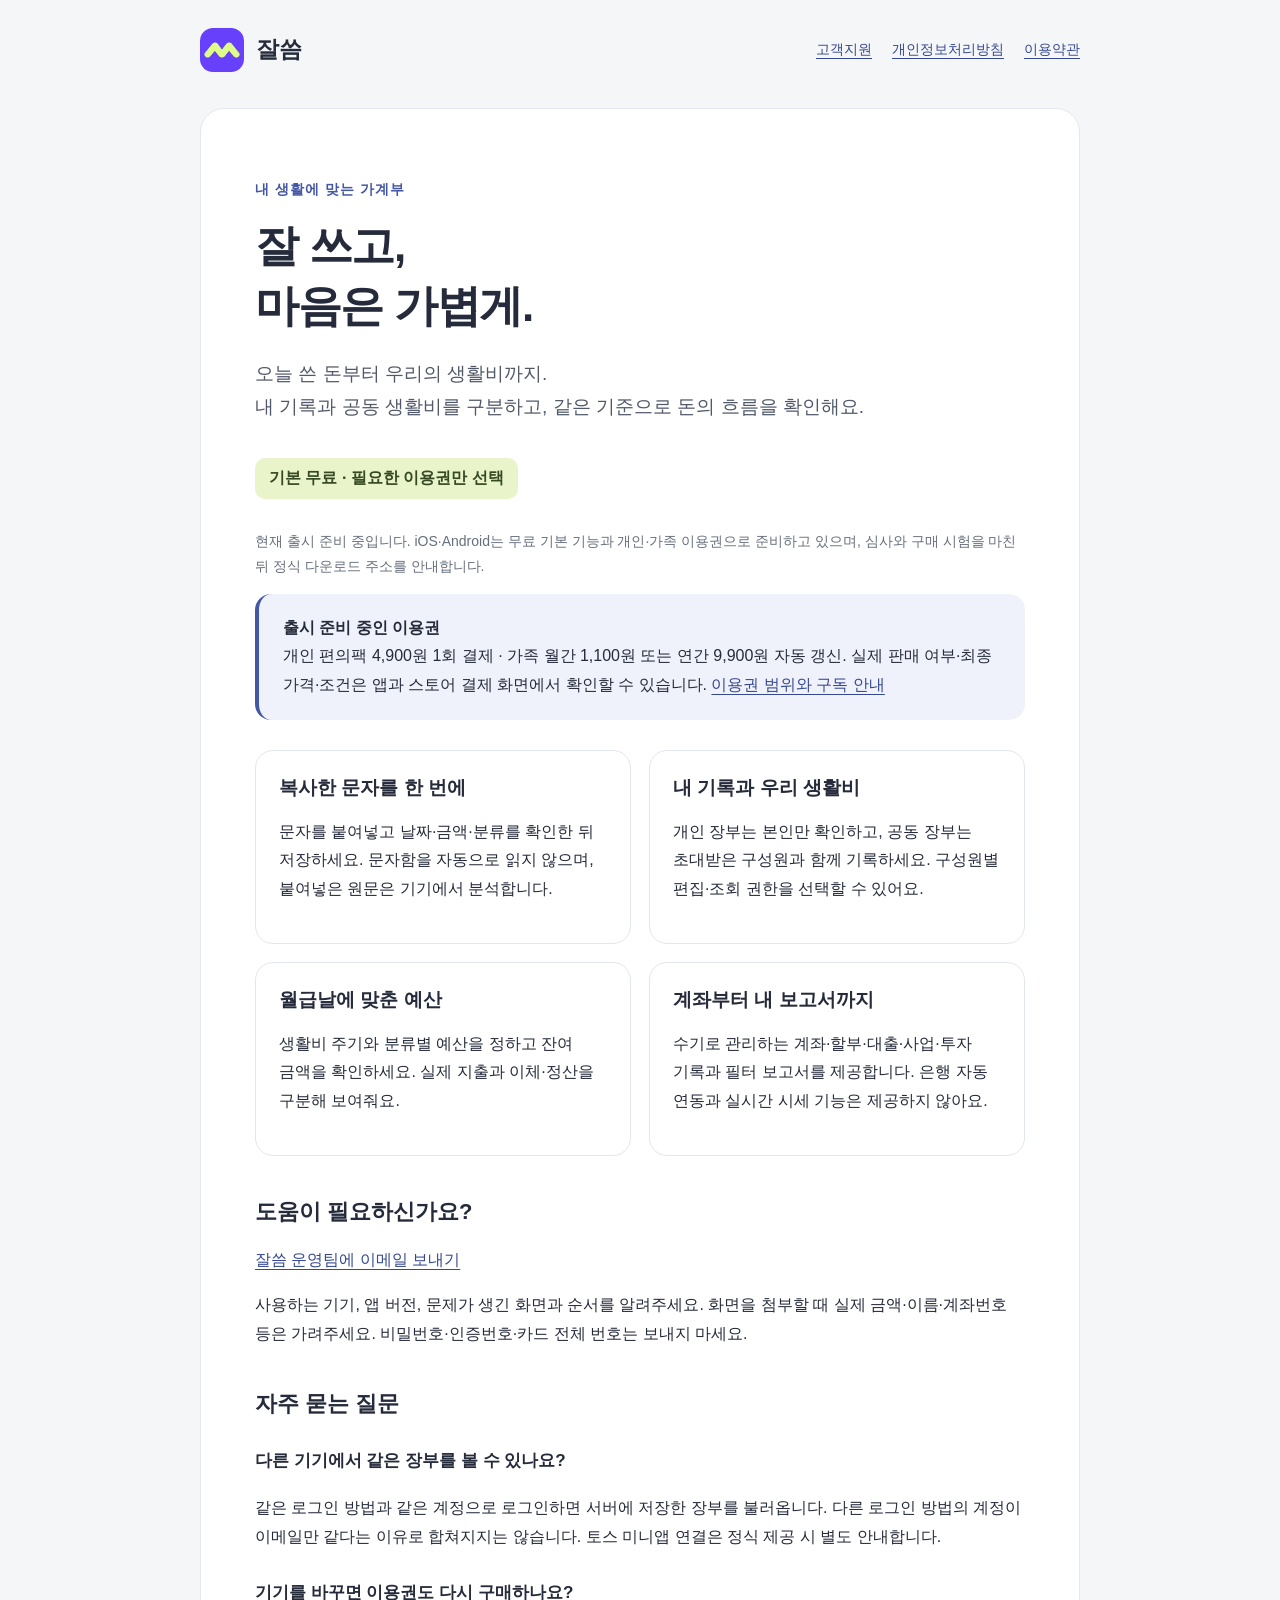
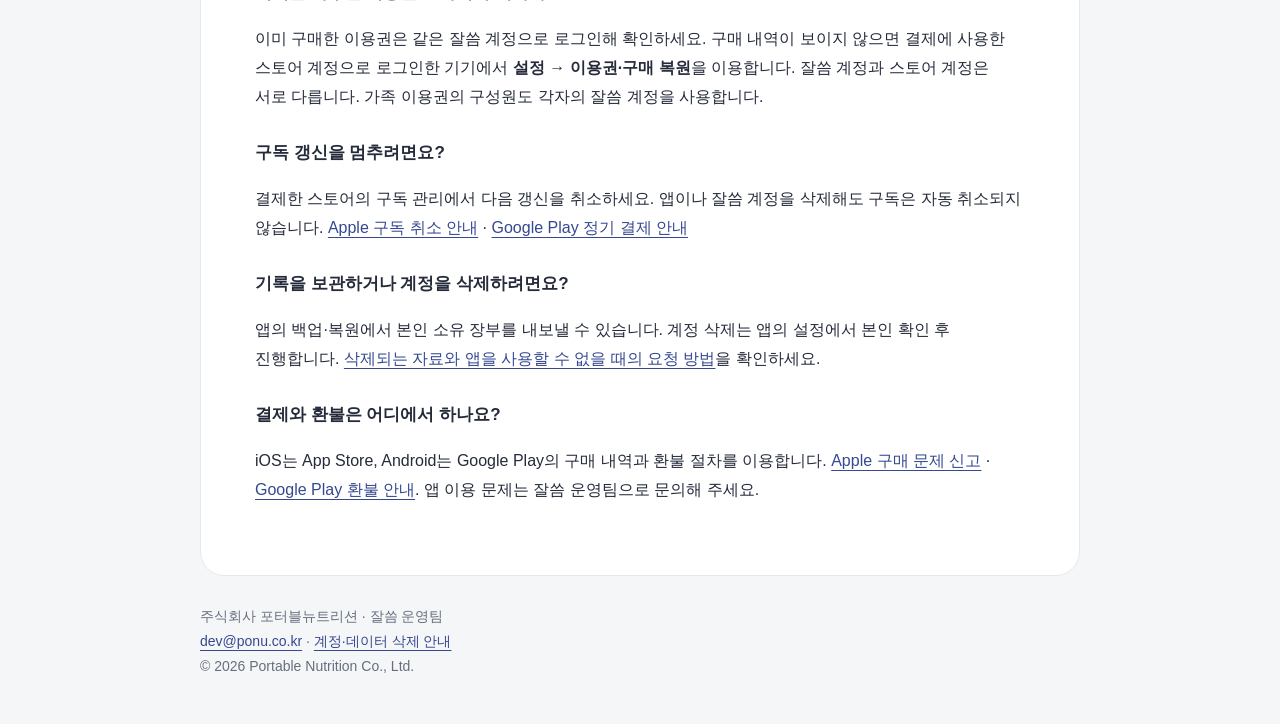
==== index.html @ b760e65d "Update pass, privacy, and subscription cancellation guidance" ====
<!doctype html><html lang="ko"><head><meta charset="utf-8"><meta name="viewport" content="width=device-width,initial-scale=1"><meta name="color-scheme" content="light"><meta name="referrer" content="no-referrer"><title>내 생활에 맞는 가계부 | 잘씀</title><link rel="icon" href="brand-icon.png"><link rel="stylesheet" href="style.css"></head><body><header><a class="brand" href="./"><img src="brand-icon.png" alt="">잘씀</a><nav aria-label="안내"><a href="./">고객지원</a><a href="privacy.html">개인정보처리방침</a><a href="terms.html">이용약관</a></nav></header><main><p class="eyebrow">내 생활에 맞는 가계부</p><h1>잘 쓰고,<br>마음은 가볍게.</h1><p class="lead">오늘 쓴 돈부터 우리의 생활비까지.<br>내 기록과 공동 생활비를 구분하고, 같은 기준으로 돈의 흐름을 확인해요.</p><p class="price">기본 무료 · 필요한 이용권만 선택</p><p class="muted">현재 출시 준비 중입니다. iOS·Android는 무료 기본 기능과 개인·가족 이용권으로 준비하고 있으며, 심사와 구매 시험을 마친 뒤 정식 다운로드 주소를 안내합니다.</p><div class="note"><strong>출시 준비 중인 이용권</strong><br>개인 편의팩 4,900원 1회 결제 · 가족 월간 1,100원 또는 연간 9,900원 자동 갱신. 실제 판매 여부·최종 가격·조건은 앱과 스토어 결제 화면에서 확인할 수 있습니다. <a href="terms.html#passes">이용권 범위와 구독 안내</a></div><div class="cards"><section class="card"><h2>복사한 문자를 한 번에</h2><p>문자를 붙여넣고 날짜·금액·분류를 확인한 뒤 저장하세요. 문자함을 자동으로 읽지 않으며, 붙여넣은 원문은 기기에서 분석합니다.</p></section><section class="card"><h2>내 기록과 우리 생활비</h2><p>개인 장부는 본인만 확인하고, 공동 장부는 초대받은 구성원과 함께 기록하세요. 구성원별 편집·조회 권한을 선택할 수 있어요.</p></section><section class="card"><h2>월급날에 맞춘 예산</h2><p>생활비 주기와 분류별 예산을 정하고 잔여 금액을 확인하세요. 실제 지출과 이체·정산을 구분해 보여줘요.</p></section><section class="card"><h2>계좌부터 내 보고서까지</h2><p>수기로 관리하는 계좌·할부·대출·사업·투자 기록과 필터 보고서를 제공합니다. 은행 자동 연동과 실시간 시세 기능은 제공하지 않아요.</p></section></div><h2>도움이 필요하신가요?</h2><p><a href="mailto:dev@ponu.co.kr?subject=%5B%EC%9E%98%EC%94%80%5D%20%EB%AC%B8%EC%9D%98">잘씀 운영팀에 이메일 보내기</a></p><p>사용하는 기기, 앱 버전, 문제가 생긴 화면과 순서를 알려주세요. 화면을 첨부할 때 실제 금액·이름·계좌번호 등은 가려주세요. 비밀번호·인증번호·카드 전체 번호는 보내지 마세요.</p><h2>자주 묻는 질문</h2><h3>다른 기기에서 같은 장부를 볼 수 있나요?</h3><p>같은 로그인 방법과 같은 계정으로 로그인하면 서버에 저장한 장부를 불러옵니다. 다른 로그인 방법의 계정이 이메일만 같다는 이유로 합쳐지지는 않습니다. 토스 미니앱 연결은 정식 제공 시 별도 안내합니다.</p><h3>기기를 바꾸면 이용권도 다시 구매하나요?</h3><p>이미 구매한 이용권은 같은 잘씀 계정으로 로그인해 확인하세요. 구매 내역이 보이지 않으면 결제에 사용한 스토어 계정으로 로그인한 기기에서 <strong>설정 → 이용권·구매 복원</strong>을 이용합니다. 잘씀 계정과 스토어 계정은 서로 다릅니다. 가족 이용권의 구성원도 각자의 잘씀 계정을 사용합니다.</p><h3>구독 갱신을 멈추려면요?</h3><p>결제한 스토어의 구독 관리에서 다음 갱신을 취소하세요. 앱이나 잘씀 계정을 삭제해도 구독은 자동 취소되지 않습니다. <a href="https://support.apple.com/ko-kr/118428">Apple 구독 취소 안내</a> · <a href="https://support.google.com/googleplay/answer/7018481?hl=ko">Google Play 정기 결제 안내</a></p><h3>기록을 보관하거나 계정을 삭제하려면요?</h3><p>앱의 백업·복원에서 본인 소유 장부를 내보낼 수 있습니다. 계정 삭제는 앱의 설정에서 본인 확인 후 진행합니다. <a href="delete-account.html">삭제되는 자료와 앱을 사용할 수 없을 때의 요청 방법</a>을 확인하세요.</p><h3>결제와 환불은 어디에서 하나요?</h3><p>iOS는 App Store, Android는 Google Play의 구매 내역과 환불 절차를 이용합니다. <a href="https://reportaproblem.apple.com/">Apple 구매 문제 신고</a> · <a href="https://support.google.com/googleplay/answer/2479637?hl=ko">Google Play 환불 안내</a>. 앱 이용 문제는 잘씀 운영팀으로 문의해 주세요.</p></main><footer>주식회사 포터블뉴트리션 · 잘씀 운영팀<br><a href="mailto:dev@ponu.co.kr">dev@ponu.co.kr</a> · <a href="delete-account.html">계정·데이터 삭제 안내</a><br>© 2026 Portable Nutrition Co., Ltd.</footer></body></html>
---- style.css ----
*{box-sizing:border-box}html{color-scheme:light}body{margin:0;background:#f5f6f8;color:#252b3a;font-family:-apple-system,BlinkMacSystemFont,"Apple SD Gothic Neo","Noto Sans KR",sans-serif;line-height:1.8;word-break:keep-all}a{color:#354890;text-underline-offset:4px}a:focus-visible{outline:3px solid #4457a6;outline-offset:5px}header,main,footer{width:min(880px,calc(100% - 40px));margin:auto}header{display:flex;align-items:center;justify-content:space-between;gap:16px;padding:28px 0;flex-wrap:wrap}.brand{display:flex;align-items:center;gap:12px;text-decoration:none;color:#252b3a;font-size:23px;font-weight:800}.brand img{width:44px;height:44px;border-radius:13px}nav{display:flex;gap:20px;font-size:14px;flex-wrap:wrap}main{background:#fff;border:1px solid #e5e8ee;border-radius:24px;padding:clamp(24px,5vw,54px);margin-top:8px}h1{font-size:clamp(29px,6vw,44px);line-height:1.35;letter-spacing:-1.3px;margin:8px 0 22px}h2{font-size:22px;line-height:1.45;margin-top:40px}h3{font-size:17px;margin-top:26px}.eyebrow{color:#4457a6;font-weight:700;font-size:14px;letter-spacing:1px}.lead{font-size:19px;line-height:1.75;color:#515969}.note{background:#f0f2fb;padding:20px 24px;border-radius:16px;border-left:4px solid #4457a6}.price{display:inline-block;background:#e9f4cb;color:#364923;padding:6px 14px;border-radius:10px;font-weight:700}.cards{display:grid;grid-template-columns:1fr 1fr;gap:18px;margin:30px 0}.card{border:1px solid #e2e6ee;border-radius:18px;padding:23px}.card h2{font-size:19px;margin:0 0 12px}.muted,footer{color:#666f7d;font-size:14px}footer{padding:28px 0 44px}table{width:100%;border-collapse:collapse;font-size:14px}th,td{text-align:left;padding:13px 11px;border:1px solid #dfe3eb;vertical-align:top}th{background:#f4f5fa}li{margin:8px 0}.table-scroll{overflow-x:auto}small{font-size:13px}hr{border:0;border-top:1px solid #e5e8ee;margin:30px 0}@media(max-width:560px){.cards{grid-template-columns:1fr}header,main,footer{width:calc(100% - 28px)}nav{gap:14px}main{border-radius:20px}th,td{padding:10px 8px;min-width:85px}body{word-break:normal;overflow-wrap:break-word}}
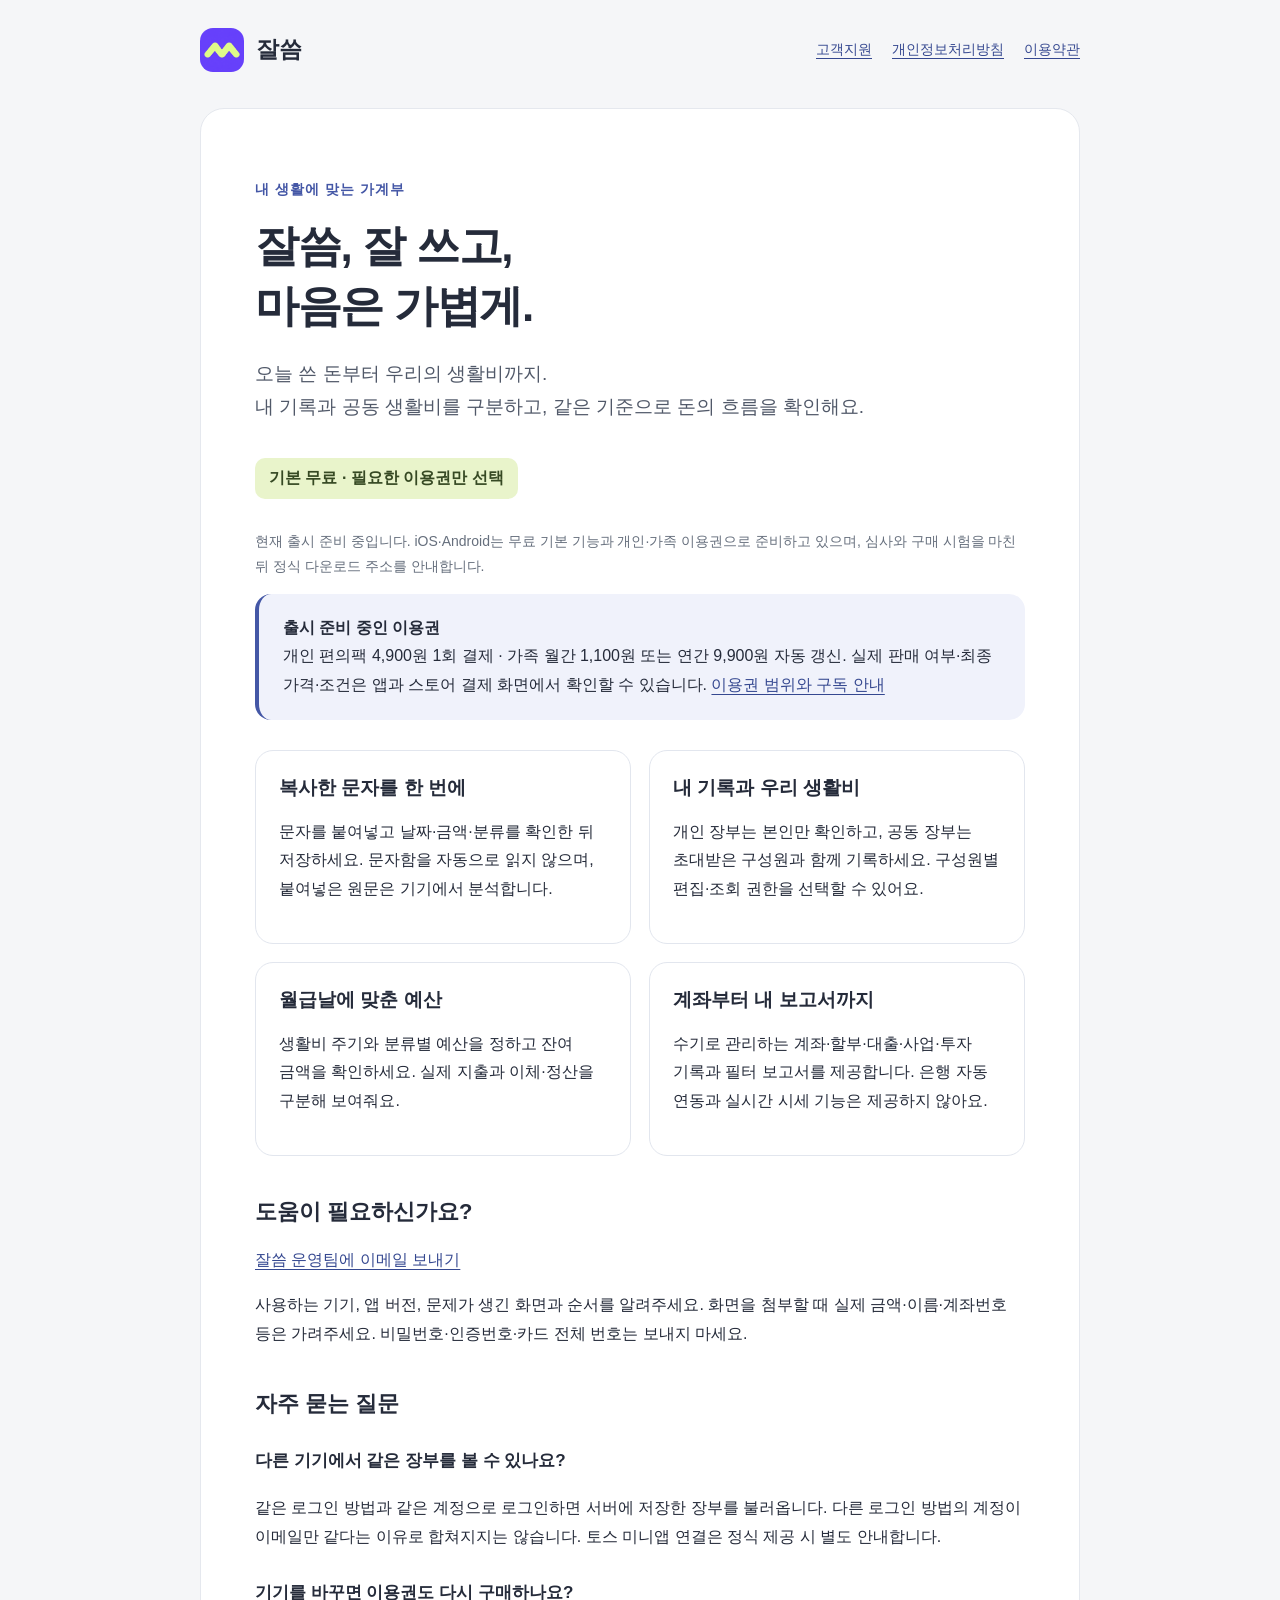
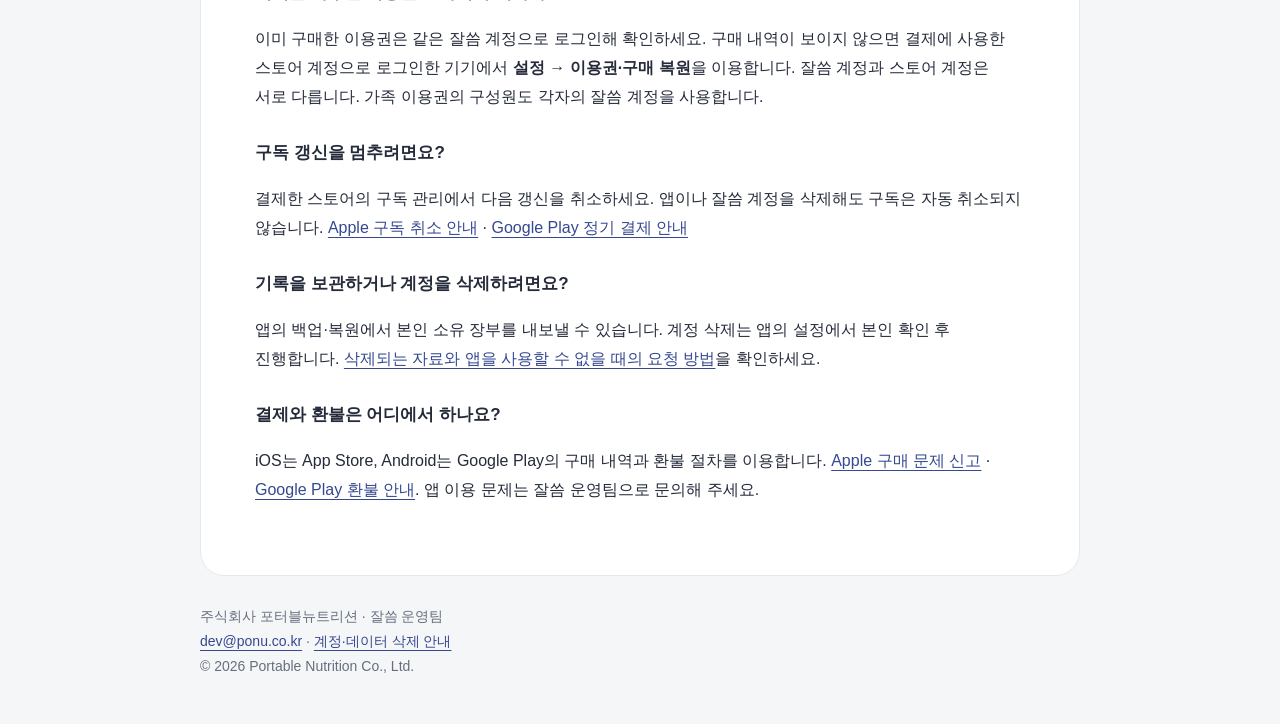
==== commit 96fa80c0: "Add accurate prelaunch search and sharing metadata" ====
--- a/index.html
+++ b/index.html
@@ -1 +1 @@
-<!doctype html><html lang="ko"><head><meta charset="utf-8"><meta name="viewport" content="width=device-width,initial-scale=1"><meta name="color-scheme" content="light"><meta name="referrer" content="no-referrer"><title>내 생활에 맞는 가계부 | 잘씀</title><link rel="icon" href="brand-icon.png"><link rel="stylesheet" href="style.css"></head><body><header><a class="brand" href="./"><img src="brand-icon.png" alt="">잘씀</a><nav aria-label="안내"><a href="./">고객지원</a><a href="privacy.html">개인정보처리방침</a><a href="terms.html">이용약관</a></nav></header><main><p class="eyebrow">내 생활에 맞는 가계부</p><h1>잘 쓰고,<br>마음은 가볍게.</h1><p class="lead">오늘 쓴 돈부터 우리의 생활비까지.<br>내 기록과 공동 생활비를 구분하고, 같은 기준으로 돈의 흐름을 확인해요.</p><p class="price">기본 무료 · 필요한 이용권만 선택</p><p class="muted">현재 출시 준비 중입니다. iOS·Android는 무료 기본 기능과 개인·가족 이용권으로 준비하고 있으며, 심사와 구매 시험을 마친 뒤 정식 다운로드 주소를 안내합니다.</p><div class="note"><strong>출시 준비 중인 이용권</strong><br>개인 편의팩 4,900원 1회 결제 · 가족 월간 1,100원 또는 연간 9,900원 자동 갱신. 실제 판매 여부·최종 가격·조건은 앱과 스토어 결제 화면에서 확인할 수 있습니다. <a href="terms.html#passes">이용권 범위와 구독 안내</a></div><div class="cards"><section class="card"><h2>복사한 문자를 한 번에</h2><p>문자를 붙여넣고 날짜·금액·분류를 확인한 뒤 저장하세요. 문자함을 자동으로 읽지 않으며, 붙여넣은 원문은 기기에서 분석합니다.</p></section><section class="card"><h2>내 기록과 우리 생활비</h2><p>개인 장부는 본인만 확인하고, 공동 장부는 초대받은 구성원과 함께 기록하세요. 구성원별 편집·조회 권한을 선택할 수 있어요.</p></section><section class="card"><h2>월급날에 맞춘 예산</h2><p>생활비 주기와 분류별 예산을 정하고 잔여 금액을 확인하세요. 실제 지출과 이체·정산을 구분해 보여줘요.</p></section><section class="card"><h2>계좌부터 내 보고서까지</h2><p>수기로 관리하는 계좌·할부·대출·사업·투자 기록과 필터 보고서를 제공합니다. 은행 자동 연동과 실시간 시세 기능은 제공하지 않아요.</p></section></div><h2>도움이 필요하신가요?</h2><p><a href="mailto:dev@ponu.co.kr?subject=%5B%EC%9E%98%EC%94%80%5D%20%EB%AC%B8%EC%9D%98">잘씀 운영팀에 이메일 보내기</a></p><p>사용하는 기기, 앱 버전, 문제가 생긴 화면과 순서를 알려주세요. 화면을 첨부할 때 실제 금액·이름·계좌번호 등은 가려주세요. 비밀번호·인증번호·카드 전체 번호는 보내지 마세요.</p><h2>자주 묻는 질문</h2><h3>다른 기기에서 같은 장부를 볼 수 있나요?</h3><p>같은 로그인 방법과 같은 계정으로 로그인하면 서버에 저장한 장부를 불러옵니다. 다른 로그인 방법의 계정이 이메일만 같다는 이유로 합쳐지지는 않습니다. 토스 미니앱 연결은 정식 제공 시 별도 안내합니다.</p><h3>기기를 바꾸면 이용권도 다시 구매하나요?</h3><p>이미 구매한 이용권은 같은 잘씀 계정으로 로그인해 확인하세요. 구매 내역이 보이지 않으면 결제에 사용한 스토어 계정으로 로그인한 기기에서 <strong>설정 → 이용권·구매 복원</strong>을 이용합니다. 잘씀 계정과 스토어 계정은 서로 다릅니다. 가족 이용권의 구성원도 각자의 잘씀 계정을 사용합니다.</p><h3>구독 갱신을 멈추려면요?</h3><p>결제한 스토어의 구독 관리에서 다음 갱신을 취소하세요. 앱이나 잘씀 계정을 삭제해도 구독은 자동 취소되지 않습니다. <a href="https://support.apple.com/ko-kr/118428">Apple 구독 취소 안내</a> · <a href="https://support.google.com/googleplay/answer/7018481?hl=ko">Google Play 정기 결제 안내</a></p><h3>기록을 보관하거나 계정을 삭제하려면요?</h3><p>앱의 백업·복원에서 본인 소유 장부를 내보낼 수 있습니다. 계정 삭제는 앱의 설정에서 본인 확인 후 진행합니다. <a href="delete-account.html">삭제되는 자료와 앱을 사용할 수 없을 때의 요청 방법</a>을 확인하세요.</p><h3>결제와 환불은 어디에서 하나요?</h3><p>iOS는 App Store, Android는 Google Play의 구매 내역과 환불 절차를 이용합니다. <a href="https://reportaproblem.apple.com/">Apple 구매 문제 신고</a> · <a href="https://support.google.com/googleplay/answer/2479637?hl=ko">Google Play 환불 안내</a>. 앱 이용 문제는 잘씀 운영팀으로 문의해 주세요.</p></main><footer>주식회사 포터블뉴트리션 · 잘씀 운영팀<br><a href="mailto:dev@ponu.co.kr">dev@ponu.co.kr</a> · <a href="delete-account.html">계정·데이터 삭제 안내</a><br>© 2026 Portable Nutrition Co., Ltd.</footer></body></html>
+<!doctype html><html lang="ko"><head><meta charset="utf-8"><meta name="viewport" content="width=device-width,initial-scale=1"><meta name="color-scheme" content="light"><meta name="referrer" content="no-referrer"><title>내 생활에 맞는 가계부 | 잘씀</title><link rel="icon" href="brand-icon.png"><link rel="stylesheet" href="style.css"><meta name="description" content="잘씀은 개인 지출과 공동 생활비를 구분해 기록하는 가계부 앱입니다. 문자 붙여넣기 입력, 월급날 기준 예산, 가족 장부와 이용권 안내를 확인하세요. 현재 출시 준비 중입니다."><meta name="robots" content="index,follow,max-image-preview:large"><link rel="canonical" href="https://yunseokl.github.io/jalsseum/"><meta property="og:type" content="website"><meta property="og:title" content="잘씀 — 내 생활에 맞는 가계부"><meta property="og:description" content="잘씀은 개인 지출과 공동 생활비를 구분해 기록하는 가계부 앱입니다. 문자 붙여넣기 입력, 월급날 기준 예산, 가족 장부와 이용권 안내를 확인하세요. 현재 출시 준비 중입니다."><meta property="og:url" content="https://yunseokl.github.io/jalsseum/"><meta property="og:image" content="https://yunseokl.github.io/jalsseum/brand-icon.png"><meta name="twitter:card" content="summary"><script type="application/ld+json">{"@context": "https://schema.org", "@type": "WebPage", "name": "잘씀 — 내 생활에 맞는 가계부", "url": "https://yunseokl.github.io/jalsseum/", "description": "잘씀은 개인 지출과 공동 생활비를 구분해 기록하는 가계부 앱입니다. 문자 붙여넣기 입력, 월급날 기준 예산, 가족 장부와 이용권 안내를 확인하세요. 현재 출시 준비 중입니다.", "inLanguage": "ko", "publisher": {"@type": "Organization", "name": "Portable Nutrition Co., Ltd.", "alternateName": "주식회사 포터블뉴트리션", "url": "https://yunseokl.github.io/", "email": "dev@ponu.co.kr"}, "about": {"@type": "SoftwareApplication", "name": "잘씀", "applicationCategory": "FinanceApplication", "operatingSystem": "Android, iOS", "description": "잘씀은 개인 지출과 공동 생활비를 구분해 기록하는 가계부 앱입니다. 문자 붙여넣기 입력, 월급날 기준 예산, 가족 장부와 이용권 안내를 확인하세요. 현재 출시 준비 중입니다."}}</script></head><body><header><a class="brand" href="./"><img src="brand-icon.png" alt="">잘씀</a><nav aria-label="안내"><a href="./">고객지원</a><a href="privacy.html">개인정보처리방침</a><a href="terms.html">이용약관</a></nav></header><main><p class="eyebrow">내 생활에 맞는 가계부</p><h1>잘씀, 잘 쓰고,<br>마음은 가볍게.</h1><p class="lead">오늘 쓴 돈부터 우리의 생활비까지.<br>내 기록과 공동 생활비를 구분하고, 같은 기준으로 돈의 흐름을 확인해요.</p><p class="price">기본 무료 · 필요한 이용권만 선택</p><p class="muted">현재 출시 준비 중입니다. iOS·Android는 무료 기본 기능과 개인·가족 이용권으로 준비하고 있으며, 심사와 구매 시험을 마친 뒤 정식 다운로드 주소를 안내합니다.</p><div class="note"><strong>출시 준비 중인 이용권</strong><br>개인 편의팩 4,900원 1회 결제 · 가족 월간 1,100원 또는 연간 9,900원 자동 갱신. 실제 판매 여부·최종 가격·조건은 앱과 스토어 결제 화면에서 확인할 수 있습니다. <a href="terms.html#passes">이용권 범위와 구독 안내</a></div><div class="cards"><section class="card"><h2>복사한 문자를 한 번에</h2><p>문자를 붙여넣고 날짜·금액·분류를 확인한 뒤 저장하세요. 문자함을 자동으로 읽지 않으며, 붙여넣은 원문은 기기에서 분석합니다.</p></section><section class="card"><h2>내 기록과 우리 생활비</h2><p>개인 장부는 본인만 확인하고, 공동 장부는 초대받은 구성원과 함께 기록하세요. 구성원별 편집·조회 권한을 선택할 수 있어요.</p></section><section class="card"><h2>월급날에 맞춘 예산</h2><p>생활비 주기와 분류별 예산을 정하고 잔여 금액을 확인하세요. 실제 지출과 이체·정산을 구분해 보여줘요.</p></section><section class="card"><h2>계좌부터 내 보고서까지</h2><p>수기로 관리하는 계좌·할부·대출·사업·투자 기록과 필터 보고서를 제공합니다. 은행 자동 연동과 실시간 시세 기능은 제공하지 않아요.</p></section></div><h2>도움이 필요하신가요?</h2><p><a href="mailto:dev@ponu.co.kr?subject=%5B%EC%9E%98%EC%94%80%5D%20%EB%AC%B8%EC%9D%98">잘씀 운영팀에 이메일 보내기</a></p><p>사용하는 기기, 앱 버전, 문제가 생긴 화면과 순서를 알려주세요. 화면을 첨부할 때 실제 금액·이름·계좌번호 등은 가려주세요. 비밀번호·인증번호·카드 전체 번호는 보내지 마세요.</p><h2>자주 묻는 질문</h2><h3>다른 기기에서 같은 장부를 볼 수 있나요?</h3><p>같은 로그인 방법과 같은 계정으로 로그인하면 서버에 저장한 장부를 불러옵니다. 다른 로그인 방법의 계정이 이메일만 같다는 이유로 합쳐지지는 않습니다. 토스 미니앱 연결은 정식 제공 시 별도 안내합니다.</p><h3>기기를 바꾸면 이용권도 다시 구매하나요?</h3><p>이미 구매한 이용권은 같은 잘씀 계정으로 로그인해 확인하세요. 구매 내역이 보이지 않으면 결제에 사용한 스토어 계정으로 로그인한 기기에서 <strong>설정 → 이용권·구매 복원</strong>을 이용합니다. 잘씀 계정과 스토어 계정은 서로 다릅니다. 가족 이용권의 구성원도 각자의 잘씀 계정을 사용합니다.</p><h3>구독 갱신을 멈추려면요?</h3><p>결제한 스토어의 구독 관리에서 다음 갱신을 취소하세요. 앱이나 잘씀 계정을 삭제해도 구독은 자동 취소되지 않습니다. <a href="https://support.apple.com/ko-kr/118428">Apple 구독 취소 안내</a> · <a href="https://support.google.com/googleplay/answer/7018481?hl=ko">Google Play 정기 결제 안내</a></p><h3>기록을 보관하거나 계정을 삭제하려면요?</h3><p>앱의 백업·복원에서 본인 소유 장부를 내보낼 수 있습니다. 계정 삭제는 앱의 설정에서 본인 확인 후 진행합니다. <a href="delete-account.html">삭제되는 자료와 앱을 사용할 수 없을 때의 요청 방법</a>을 확인하세요.</p><h3>결제와 환불은 어디에서 하나요?</h3><p>iOS는 App Store, Android는 Google Play의 구매 내역과 환불 절차를 이용합니다. <a href="https://reportaproblem.apple.com/">Apple 구매 문제 신고</a> · <a href="https://support.google.com/googleplay/answer/2479637?hl=ko">Google Play 환불 안내</a>. 앱 이용 문제는 잘씀 운영팀으로 문의해 주세요.</p></main><footer>주식회사 포터블뉴트리션 · 잘씀 운영팀<br><a href="mailto:dev@ponu.co.kr">dev@ponu.co.kr</a> · <a href="delete-account.html">계정·데이터 삭제 안내</a><br>© 2026 Portable Nutrition Co., Ltd.</footer></body></html>
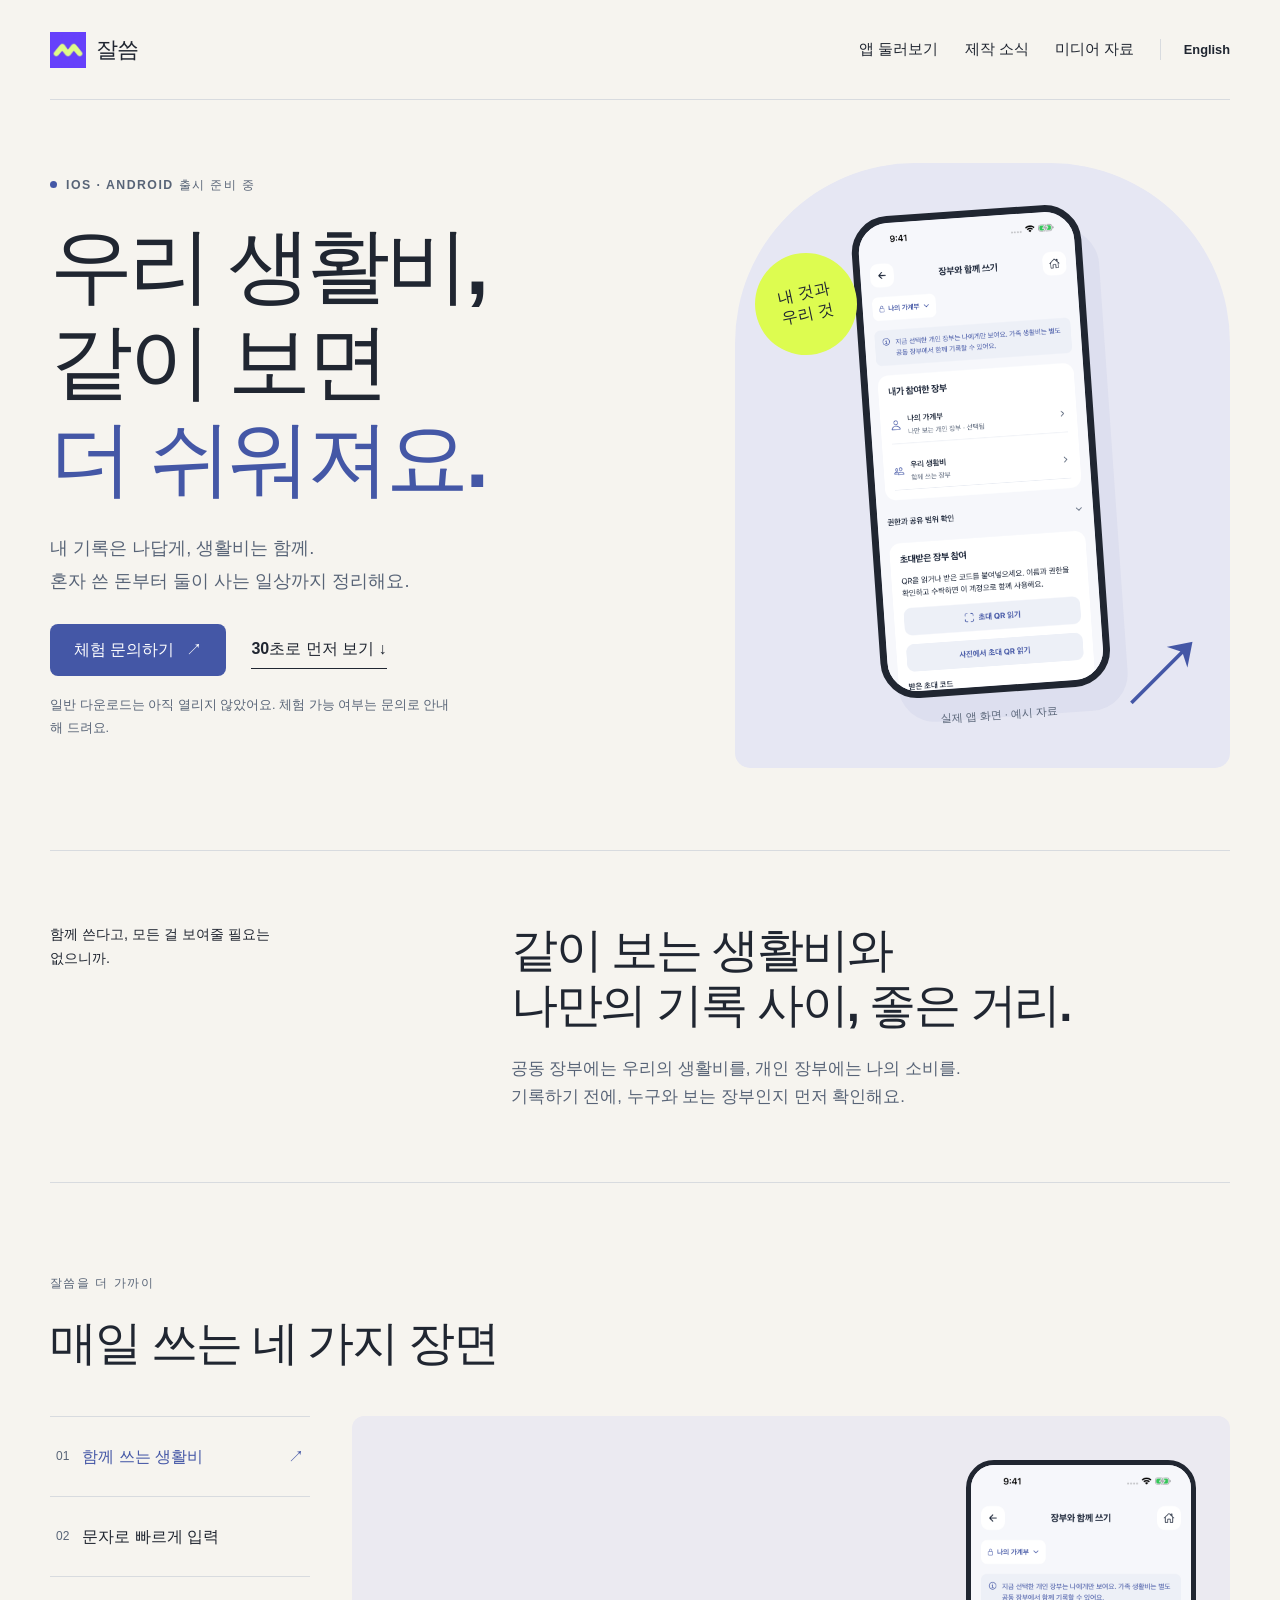
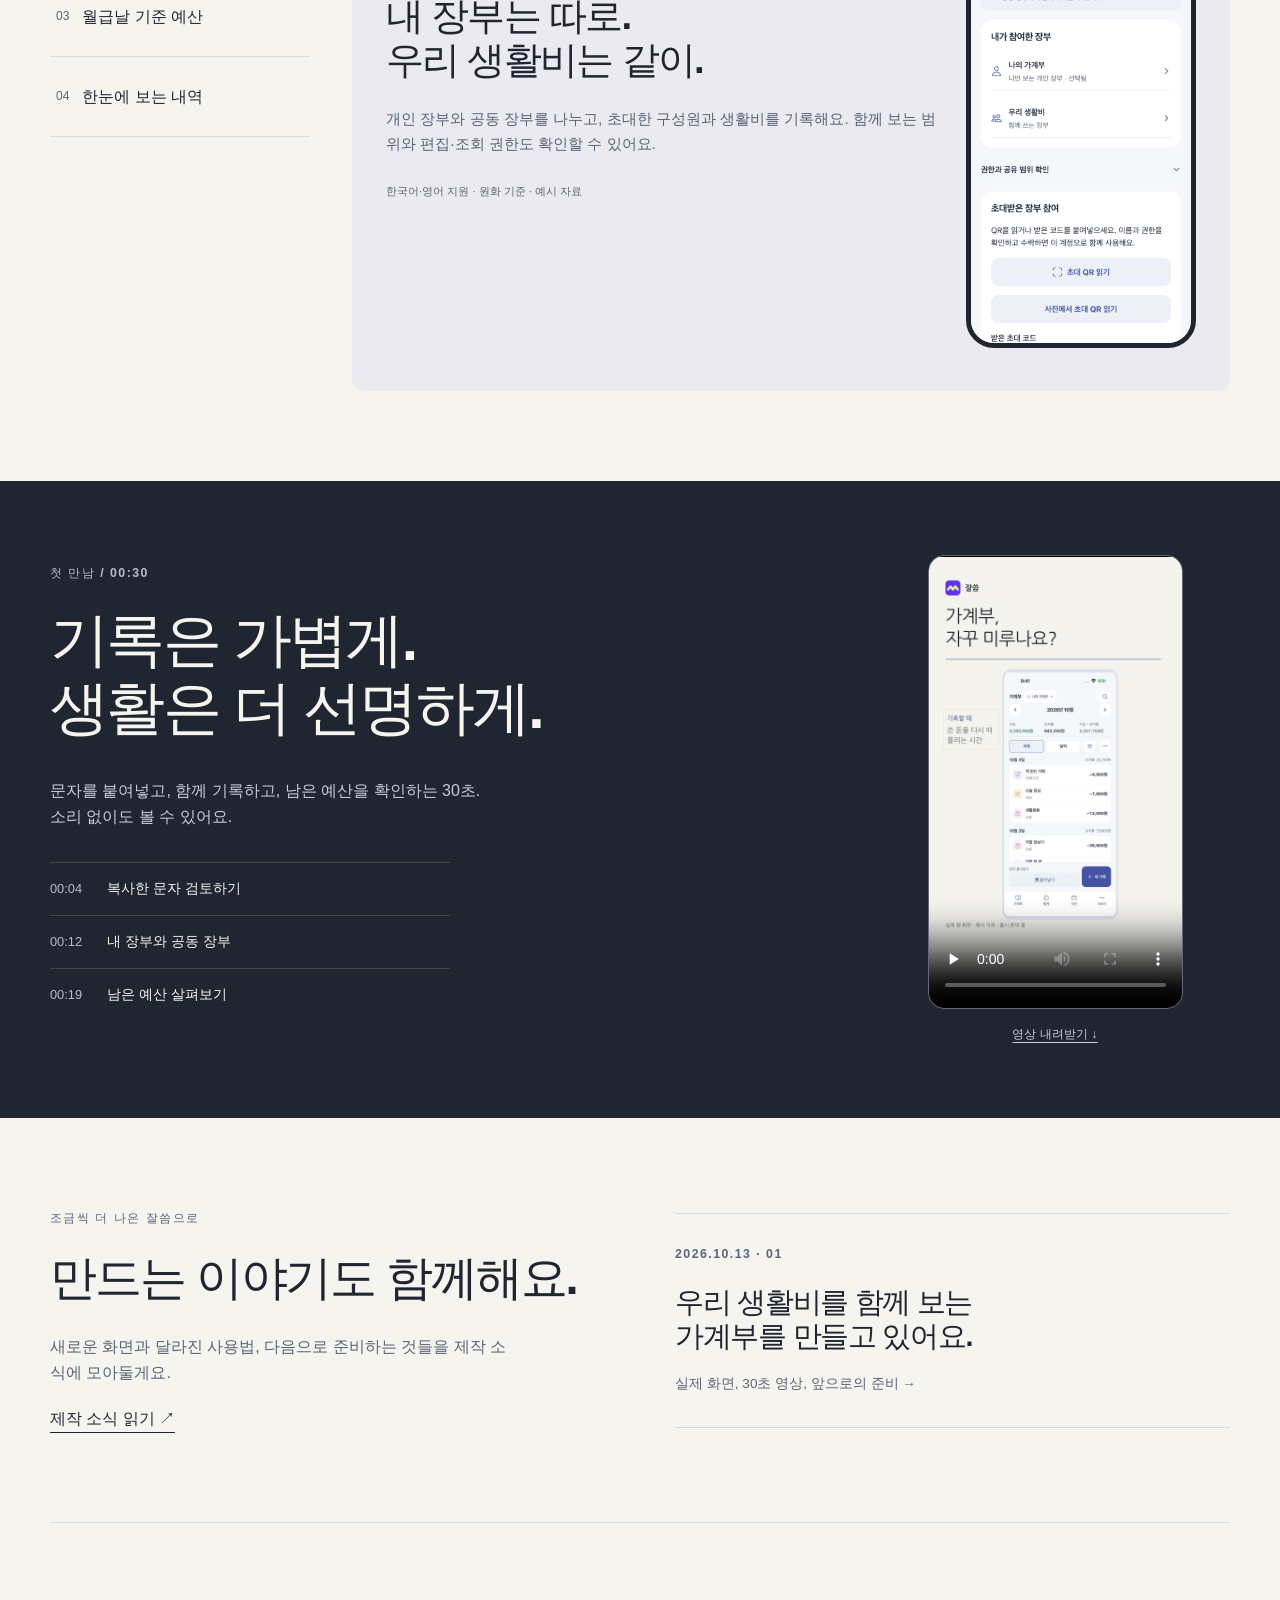
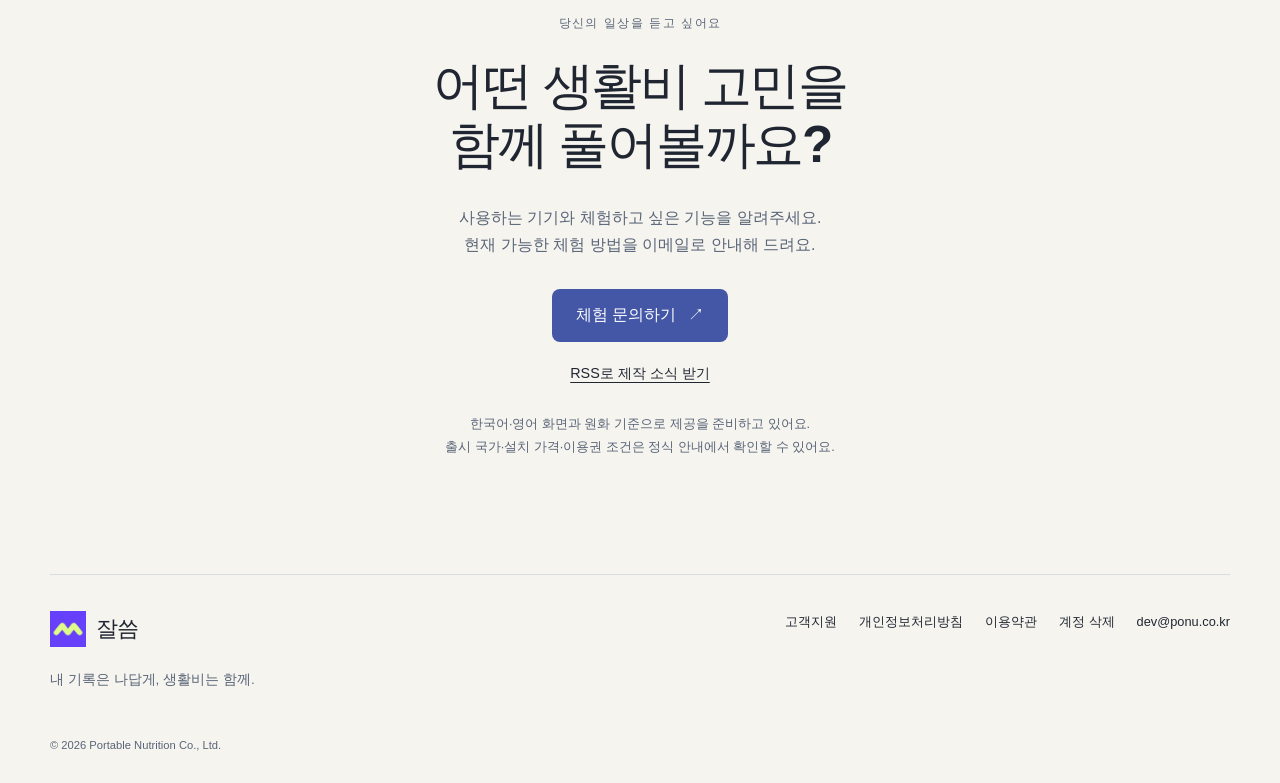
==== commit 306bf317: "Publish bilingual launch preview and media kit" ====
--- a/index.html
+++ b/index.html
@@ -1 +1,6 @@
-<!doctype html><html lang="ko"><head><meta charset="utf-8"><meta name="viewport" content="width=device-width,initial-scale=1"><meta name="color-scheme" content="light"><meta name="referrer" content="no-referrer"><title>내 생활에 맞는 가계부 | 잘씀</title><link rel="icon" href="brand-icon.png"><link rel="stylesheet" href="style.css"><meta name="description" content="잘씀은 개인 지출과 공동 생활비를 구분해 기록하는 가계부 앱입니다. 문자 붙여넣기 입력, 월급날 기준 예산, 가족 장부와 이용권 안내를 확인하세요. 현재 출시 준비 중입니다."><meta name="robots" content="index,follow,max-image-preview:large"><link rel="canonical" href="https://yunseokl.github.io/jalsseum/"><meta property="og:type" content="website"><meta property="og:title" content="잘씀 — 내 생활에 맞는 가계부"><meta property="og:description" content="잘씀은 개인 지출과 공동 생활비를 구분해 기록하는 가계부 앱입니다. 문자 붙여넣기 입력, 월급날 기준 예산, 가족 장부와 이용권 안내를 확인하세요. 현재 출시 준비 중입니다."><meta property="og:url" content="https://yunseokl.github.io/jalsseum/"><meta property="og:image" content="https://yunseokl.github.io/jalsseum/brand-icon.png"><meta name="twitter:card" content="summary"><script type="application/ld+json">{"@context": "https://schema.org", "@type": "WebPage", "name": "잘씀 — 내 생활에 맞는 가계부", "url": "https://yunseokl.github.io/jalsseum/", "description": "잘씀은 개인 지출과 공동 생활비를 구분해 기록하는 가계부 앱입니다. 문자 붙여넣기 입력, 월급날 기준 예산, 가족 장부와 이용권 안내를 확인하세요. 현재 출시 준비 중입니다.", "inLanguage": "ko", "publisher": {"@type": "Organization", "name": "Portable Nutrition Co., Ltd.", "alternateName": "주식회사 포터블뉴트리션", "url": "https://yunseokl.github.io/", "email": "dev@ponu.co.kr"}, "about": {"@type": "SoftwareApplication", "name": "잘씀", "applicationCategory": "FinanceApplication", "operatingSystem": "Android, iOS", "description": "잘씀은 개인 지출과 공동 생활비를 구분해 기록하는 가계부 앱입니다. 문자 붙여넣기 입력, 월급날 기준 예산, 가족 장부와 이용권 안내를 확인하세요. 현재 출시 준비 중입니다."}}</script></head><body><header><a class="brand" href="./"><img src="brand-icon.png" alt="">잘씀</a><nav aria-label="안내"><a href="./">고객지원</a><a href="privacy.html">개인정보처리방침</a><a href="terms.html">이용약관</a></nav></header><main><p class="eyebrow">내 생활에 맞는 가계부</p><h1>잘씀, 잘 쓰고,<br>마음은 가볍게.</h1><p class="lead">오늘 쓴 돈부터 우리의 생활비까지.<br>내 기록과 공동 생활비를 구분하고, 같은 기준으로 돈의 흐름을 확인해요.</p><p class="price">기본 무료 · 필요한 이용권만 선택</p><p class="muted">현재 출시 준비 중입니다. iOS·Android는 무료 기본 기능과 개인·가족 이용권으로 준비하고 있으며, 심사와 구매 시험을 마친 뒤 정식 다운로드 주소를 안내합니다.</p><div class="note"><strong>출시 준비 중인 이용권</strong><br>개인 편의팩 4,900원 1회 결제 · 가족 월간 1,100원 또는 연간 9,900원 자동 갱신. 실제 판매 여부·최종 가격·조건은 앱과 스토어 결제 화면에서 확인할 수 있습니다. <a href="terms.html#passes">이용권 범위와 구독 안내</a></div><div class="cards"><section class="card"><h2>복사한 문자를 한 번에</h2><p>문자를 붙여넣고 날짜·금액·분류를 확인한 뒤 저장하세요. 문자함을 자동으로 읽지 않으며, 붙여넣은 원문은 기기에서 분석합니다.</p></section><section class="card"><h2>내 기록과 우리 생활비</h2><p>개인 장부는 본인만 확인하고, 공동 장부는 초대받은 구성원과 함께 기록하세요. 구성원별 편집·조회 권한을 선택할 수 있어요.</p></section><section class="card"><h2>월급날에 맞춘 예산</h2><p>생활비 주기와 분류별 예산을 정하고 잔여 금액을 확인하세요. 실제 지출과 이체·정산을 구분해 보여줘요.</p></section><section class="card"><h2>계좌부터 내 보고서까지</h2><p>수기로 관리하는 계좌·할부·대출·사업·투자 기록과 필터 보고서를 제공합니다. 은행 자동 연동과 실시간 시세 기능은 제공하지 않아요.</p></section></div><h2>도움이 필요하신가요?</h2><p><a href="mailto:dev@ponu.co.kr?subject=%5B%EC%9E%98%EC%94%80%5D%20%EB%AC%B8%EC%9D%98">잘씀 운영팀에 이메일 보내기</a></p><p>사용하는 기기, 앱 버전, 문제가 생긴 화면과 순서를 알려주세요. 화면을 첨부할 때 실제 금액·이름·계좌번호 등은 가려주세요. 비밀번호·인증번호·카드 전체 번호는 보내지 마세요.</p><h2>자주 묻는 질문</h2><h3>다른 기기에서 같은 장부를 볼 수 있나요?</h3><p>같은 로그인 방법과 같은 계정으로 로그인하면 서버에 저장한 장부를 불러옵니다. 다른 로그인 방법의 계정이 이메일만 같다는 이유로 합쳐지지는 않습니다. 토스 미니앱 연결은 정식 제공 시 별도 안내합니다.</p><h3>기기를 바꾸면 이용권도 다시 구매하나요?</h3><p>이미 구매한 이용권은 같은 잘씀 계정으로 로그인해 확인하세요. 구매 내역이 보이지 않으면 결제에 사용한 스토어 계정으로 로그인한 기기에서 <strong>설정 → 이용권·구매 복원</strong>을 이용합니다. 잘씀 계정과 스토어 계정은 서로 다릅니다. 가족 이용권의 구성원도 각자의 잘씀 계정을 사용합니다.</p><h3>구독 갱신을 멈추려면요?</h3><p>결제한 스토어의 구독 관리에서 다음 갱신을 취소하세요. 앱이나 잘씀 계정을 삭제해도 구독은 자동 취소되지 않습니다. <a href="https://support.apple.com/ko-kr/118428">Apple 구독 취소 안내</a> · <a href="https://support.google.com/googleplay/answer/7018481?hl=ko">Google Play 정기 결제 안내</a></p><h3>기록을 보관하거나 계정을 삭제하려면요?</h3><p>앱의 백업·복원에서 본인 소유 장부를 내보낼 수 있습니다. 계정 삭제는 앱의 설정에서 본인 확인 후 진행합니다. <a href="delete-account.html">삭제되는 자료와 앱을 사용할 수 없을 때의 요청 방법</a>을 확인하세요.</p><h3>결제와 환불은 어디에서 하나요?</h3><p>iOS는 App Store, Android는 Google Play의 구매 내역과 환불 절차를 이용합니다. <a href="https://reportaproblem.apple.com/">Apple 구매 문제 신고</a> · <a href="https://support.google.com/googleplay/answer/2479637?hl=ko">Google Play 환불 안내</a>. 앱 이용 문제는 잘씀 운영팀으로 문의해 주세요.</p></main><footer>주식회사 포터블뉴트리션 · 잘씀 운영팀<br><a href="mailto:dev@ponu.co.kr">dev@ponu.co.kr</a> · <a href="delete-account.html">계정·데이터 삭제 안내</a><br>© 2026 Portable Nutrition Co., Ltd.</footer></body></html>
+<!doctype html><html lang="ko"><head><meta charset="utf-8"><meta name="viewport" content="width=device-width,initial-scale=1"><meta name="color-scheme" content="light"><meta name="referrer" content="strict-origin-when-cross-origin"><title>잘씀 가계부 — 부부·가족 생활비와 월급날 예산</title><meta name="description" content="내 기록과 부부·가족 생활비를 나누어 관리하는 잘씀 가계부. 문자 붙여넣기, 월급날 예산, 실제 앱 화면과 30초 영상을 만나보세요. 현재 출시 준비 중입니다."><meta name="robots" content="index,follow,max-image-preview:large"><link rel="canonical" href="https://yunseokl.github.io/jalsseum/"><link rel="icon" href="brand-icon.png"><link rel="stylesheet" href="marketing.css"><link rel="alternate" type="application/rss+xml" title="잘씀 제작 소식" href="feed.xml"><meta property="og:type" content="website"><meta property="og:title" content="잘씀 가계부 — 부부·가족 생활비와 월급날 예산"><meta property="og:description" content="내 기록과 부부·가족 생활비를 나누어 관리하는 잘씀 가계부. 문자 붙여넣기, 월급날 예산, 실제 앱 화면과 30초 영상을 만나보세요. 현재 출시 준비 중입니다."><meta property="og:url" content="https://yunseokl.github.io/jalsseum/"><meta property="og:image" content="https://yunseokl.github.io/jalsseum/assets/ko-social.png"><meta property="og:image:width" content="1024"><meta property="og:image:height" content="500"><meta name="twitter:card" content="summary_large_image"><script src="marketing.js" defer></script><link rel="alternate" hreflang="ko" href="https://yunseokl.github.io/jalsseum/"><link rel="alternate" hreflang="en" href="https://yunseokl.github.io/jalsseum/en.html"><link rel="alternate" hreflang="x-default" href="https://yunseokl.github.io/jalsseum/"><script type="application/ld+json">{"@context": "https://schema.org", "@type": "WebPage", "name": "잘씀 가계부", "url": "https://yunseokl.github.io/jalsseum/", "inLanguage": "ko", "about": {"@type": "SoftwareApplication", "name": "Jalsseum / 잘씀", "applicationCategory": "FinanceApplication", "operatingSystem": "iOS, Android", "description": "Prelaunch household budget app. Korean and English UI, KRW budgets."}, "publisher": {"@type": "Organization", "name": "Portable Nutrition Co., Ltd.", "email": "dev@ponu.co.kr"}}</script></head><body><a class="skip" href="#main">본문으로</a><header class="site-header"><a class="brand" href="./"><img src="brand-icon.png" width="36" height="36" alt=""><span>잘씀</span></a><nav aria-label="주요 메뉴"><a href="./#features">앱 둘러보기</a><a href="news.html">제작 소식</a><a href="press.html">미디어 자료</a><a class="language" lang="en" href="en.html">English</a></nav></header><main id="main"><section class="hero wrap"><div class="hero-copy"><p class="eyebrow"><span class="status-dot" aria-hidden="true"></span>iOS · Android 출시 준비 중</p><h1>우리 생활비,<br>같이 보면<br><em>더 쉬워져요.</em></h1><p class="lead">내 기록은 나답게, 생활비는 함께.<br>혼자 쓴 돈부터 둘이 사는 일상까지 정리해요.</p><div class="actions"><a class="button" data-contact href="mailto:dev@ponu.co.kr?subject=%5B%EC%9E%98%EC%94%80%5D%20%EC%B2%B4%ED%97%98%20%EB%AC%B8%EC%9D%98&amp;body=%EC%82%AC%EC%9A%A9%20%EA%B8%B0%EA%B8%B0%28%EC%95%84%EC%9D%B4%ED%8F%B0/%EC%95%88%EB%93%9C%EB%A1%9C%EC%9D%B4%EB%93%9C%29%3A%0A%EC%B2%B4%ED%97%98%ED%95%98%EA%B3%A0%20%EC%8B%B6%EC%9D%80%20%EA%B8%B0%EB%8A%A5%3A%0A">체험 문의하기<span aria-hidden="true"> ↗</span></a><a class="text-link" href="#film">30초로 먼저 보기 <span aria-hidden="true">↓</span></a></div><p class="fine">일반 다운로드는 아직 열리지 않았어요. 체험 가능 여부는 문의로 안내해 드려요.</p></div><div class="hero-art"><div class="hero-stamp">내 것과<br>우리 것</div><figure class="hero-phone"><img src="assets/ko-sharing.png" width="1320" height="2868" fetchpriority="high" alt="개인 장부와 공동 장부가 나뉜 실제 잘씀 화면"><figcaption>실제 앱 화면 · 예시 자료</figcaption></figure><span class="hero-mark" aria-hidden="true">↗</span></div></section>
+<section class="principle wrap"><p>함께 쓴다고, 모든 걸 보여줄 필요는 없으니까.</p><h2>같이 보는 생활비와<br>나만의 기록 사이, 좋은 거리.</h2><p>공동 장부에는 우리의 생활비를, 개인 장부에는 나의 소비를.<br>기록하기 전에, 누구와 보는 장부인지 먼저 확인해요.</p></section>
+<section class="showcase wrap" id="features"><div class="section-top"><p class="eyebrow">잘씀을 더 가까이</p><h2>매일 쓰는 네 가지 장면</h2></div><div class="feature-layout"><div class="feature-tabs" role="tablist" aria-label="앱 기능" aria-orientation="vertical"><button type="button" role="tab" id="tab-sharing" aria-controls="panel-sharing" aria-selected="true" tabindex="0"><span>01</span>함께 쓰는 생활비<span class="tab-arrow" aria-hidden="true">↗</span></button><button type="button" role="tab" id="tab-messages" aria-controls="panel-messages" aria-selected="false" tabindex="-1"><span>02</span>문자로 빠르게 입력<span class="tab-arrow" aria-hidden="true">↗</span></button><button type="button" role="tab" id="tab-budget" aria-controls="panel-budget" aria-selected="false" tabindex="-1"><span>03</span>월급날 기준 예산<span class="tab-arrow" aria-hidden="true">↗</span></button><button type="button" role="tab" id="tab-home" aria-controls="panel-home" aria-selected="false" tabindex="-1"><span>04</span>한눈에 보는 내역<span class="tab-arrow" aria-hidden="true">↗</span></button></div><div class="feature-panels"><section class="feature-panel" role="tabpanel" id="panel-sharing" aria-labelledby="tab-sharing" tabindex="0" ><div class="feature-copy"><h3>내 장부는 따로.<br>우리 생활비는 같이.</h3><p>개인 장부와 공동 장부를 나누고, 초대한 구성원과 생활비를 기록해요. 함께 보는 범위와 편집·조회 권한도 확인할 수 있어요.</p><p class="fine">한국어·영어 지원 · 원화 기준 · 예시 자료</p></div><figure class="feature-phone"><img src="assets/ko-sharing.png" width="1320" height="2868" loading="lazy" alt="개인 장부와 공동 장부가 나뉜 실제 잘씀 화면"></figure></section><section class="feature-panel" role="tabpanel" id="panel-messages" aria-labelledby="tab-messages" tabindex="0" hidden><div class="feature-copy"><h3>붙여넣고,<br>확인한 뒤 저장.</h3><p>결제 문자를 복사하거나 공유하면 날짜·금액·분류를 검토할 수 있어요. 여러 내역도 확인하며 이어서 저장해요. 문자함을 자동으로 읽지는 않아요.</p><p class="fine">한국어·영어 지원 · 원화 기준 · 예시 자료</p></div><figure class="feature-phone"><img src="assets/ko-messages.png" width="1320" height="2868" loading="lazy" alt="예시 카드 문자를 붙여넣어 금액과 날짜를 검토하는 화면"></figure></section><section class="feature-panel" role="tabpanel" id="panel-budget" aria-labelledby="tab-budget" tabindex="0" hidden><div class="feature-copy"><h3>달력보다<br>내 월급날에 맞게.</h3><p>매달 생활비가 시작되는 날짜를 정하고, 분류별 예산과 남은 금액을 확인해요. 월말이 아니어도 나에게 맞는 월간 예산을 볼 수 있어요.</p><p class="fine">한국어·영어 지원 · 원화 기준 · 예시 자료</p></div><figure class="feature-phone"><img src="assets/ko-budget.png" width="1320" height="2868" loading="lazy" alt="분류별 예산과 남은 금액을 보여주는 실제 잘씀 화면"></figure></section><section class="feature-panel" role="tabpanel" id="panel-home" aria-labelledby="tab-home" tabindex="0" hidden><div class="feature-copy"><h3>오늘 쓴 돈부터<br>이번 달 흐름까지.</h3><p>날짜별 지출을 확인하고 통계와 장부를 오가며 기록을 살펴봐요. 기록한 내역은 수정하고, 필요한 조건으로 보고서를 확인할 수 있어요.</p><p class="fine">한국어·영어 지원 · 원화 기준 · 예시 자료</p></div><figure class="feature-phone"><img src="assets/ko-home.png" width="1320" height="2868" loading="lazy" alt="예시 거래가 표시된 잘씀 가계부 화면"></figure></section></div></div><noscript><p>아래 미디어 자료에서 모든 소개 화면을 볼 수 있어요. <a href="press.html">소개 화면 보기</a></p></noscript></section>
+<section class="film" id="film"><div class="wrap film-inner"><div><p class="eyebrow">첫 만남 / 00:30</p><h2>기록은 가볍게.<br>생활은 더 선명하게.</h2><p>문자를 붙여넣고, 함께 기록하고, 남은 예산을 확인하는 30초. 소리 없이도 볼 수 있어요.</p><ol class="chapters"><li><span>00:04</span>복사한 문자 검토하기</li><li><span>00:12</span>내 장부와 공동 장부</li><li><span>00:19</span>남은 예산 살펴보기</li></ol></div><figure><video controls playsinline preload="none" poster="assets/video-poster.jpg" width="1080" height="1920" aria-label="잘씀 30초 소개 영상, 한국어 자막, 소리 없음"><source src="assets/jalsseum-preview.mp4" type="video/mp4">이 브라우저에서는 영상을 재생할 수 없습니다.</video><figcaption><a href="assets/jalsseum-preview.mp4" download>영상 내려받기 ↓</a></figcaption></figure></div></section>
+<section class="journal wrap"><div><p class="eyebrow">조금씩 더 나은 잘씀으로</p><h2>만드는 이야기도 함께해요.</h2><p>새로운 화면과 달라진 사용법, 다음으로 준비하는 것들을 제작 소식에 모아둘게요.</p><a class="text-link" href="news.html">제작 소식 읽기 ↗</a></div><a class="journal-entry" href="news.html#first-look"><span class="eyebrow">2026.10.13 · 01</span><h3>우리 생활비를 함께 보는<br>가계부를 만들고 있어요.</h3><span>실제 화면, 30초 영상, 앞으로의 준비 →</span></a></section>
+<section class="invite wrap"><p class="eyebrow">당신의 일상을 듣고 싶어요</p><h2>어떤 생활비 고민을<br>함께 풀어볼까요?</h2><p>사용하는 기기와 체험하고 싶은 기능을 알려주세요.<br>현재 가능한 체험 방법을 이메일로 안내해 드려요.</p><a class="button" data-contact href="mailto:dev@ponu.co.kr?subject=%5B%EC%9E%98%EC%94%80%5D%20%EC%B2%B4%ED%97%98%20%EB%AC%B8%EC%9D%98&amp;body=%EC%82%AC%EC%9A%A9%20%EA%B8%B0%EA%B8%B0%28%EC%95%84%EC%9D%B4%ED%8F%B0/%EC%95%88%EB%93%9C%EB%A1%9C%EC%9D%B4%EB%93%9C%29%3A%0A%EC%B2%B4%ED%97%98%ED%95%98%EA%B3%A0%20%EC%8B%B6%EC%9D%80%20%EA%B8%B0%EB%8A%A5%3A%0A">체험 문의하기<span aria-hidden="true"> ↗</span></a><a class="rss-link" href="feed.xml">RSS로 제작 소식 받기</a><p class="fine">한국어·영어 화면과 원화 기준으로 제공을 준비하고 있어요.<br>출시 국가·설치 가격·이용권 조건은 정식 안내에서 확인할 수 있어요.</p></section></main><footer class="site-footer"><div><a class="brand" href="./"><img src="brand-icon.png" width="30" height="30" alt=""><span>잘씀</span></a><p>내 기록은 나답게, 생활비는 함께.</p></div><nav aria-label="고객지원과 약관"><a href="support.html">고객지원</a><a href="privacy.html">개인정보처리방침</a><a href="terms.html">이용약관</a><a href="delete-account.html">계정 삭제</a><a href="mailto:dev@ponu.co.kr">dev@ponu.co.kr</a></nav><small>© 2026 Portable Nutrition Co., Ltd.</small></footer></body></html>
--- a/marketing.css
+++ b/marketing.css
@@ -0,0 +1,7 @@
+:root{--paper:#f6f4ef;--ink:#202631;--muted:#586477;--accent:#4457a6;--line:#d8dbdf;--lilac:#e6e7f3;--lime:#ddfc50;font-family:-apple-system,BlinkMacSystemFont,"Apple SD Gothic Neo","Noto Sans KR",Arial,sans-serif;color:var(--ink);background:var(--paper);font-synthesis:none}*{box-sizing:border-box}html{scroll-behavior:smooth;scroll-padding-top:28px}body{margin:0;line-height:1.65}a{color:inherit;text-underline-offset:4px}button,input{font:inherit}button{color:inherit}img,video{display:block;max-width:100%;height:auto}figure{margin:0}p{margin:0 0 1.2em}h1,h2,h3{line-height:1.16;letter-spacing:-.045em;margin:0 0 .6em;word-break:keep-all;overflow-wrap:break-word}h1{font-size:clamp(3.2rem,6.5vw,5.9rem);font-weight:800}h2{font-size:clamp(2rem,3.7vw,3.3rem)}h3{font-size:clamp(1.75rem,3vw,2.6rem)}em{font-style:normal;color:var(--accent)}[hidden]{display:none!important}:focus-visible{outline:3px solid #6b44e9;outline-offset:5px;border-radius:3px}.wrap,.site-header,.site-footer{width:min(1180px,calc(100% - 96px));margin-inline:auto}.site-header{min-height:100px;display:flex;align-items:center;justify-content:space-between;gap:25px;border-bottom:1px solid var(--line)}.brand{display:inline-flex;align-items:center;gap:10px;font-size:1.35rem;font-weight:800;letter-spacing:-.04em;text-decoration:none;white-space:nowrap}.brand img{width:36px;height:36px}.site-header nav{display:flex;gap:26px;align-items:center;flex-wrap:wrap;font-weight:650;font-size:.93rem}.site-header nav a{text-decoration:none}.site-header nav a:hover,.text-link:hover{color:var(--accent)}.site-header .language{font-size:.8rem;border-left:1px solid var(--line);padding-left:23px}.skip{position:absolute;left:20px;top:-100px;padding:12px;background:white;z-index:5}.skip:focus{top:10px}.hero{display:grid;grid-template-columns:1.12fr .88fr;gap:54px;min-height:750px;align-items:center;padding-block:60px 80px}.eyebrow{font-size:.77rem;letter-spacing:.12em;font-weight:750;text-transform:uppercase;color:var(--muted);margin-bottom:22px}.status-dot{display:inline-block;vertical-align:1px;width:7px;height:7px;background:var(--accent);border-radius:50%;margin-right:9px}.lead{font-size:1.14rem;color:var(--muted);line-height:1.8}.hero h1{margin-bottom:25px}.actions{display:flex;align-items:center;gap:25px;flex-wrap:wrap;margin-block:26px 18px}.button{display:inline-flex;align-items:center;justify-content:center;gap:12px;background:var(--accent);color:white;font-weight:750;text-decoration:none;min-height:52px;padding:13px 24px;border-radius:8px}.button:hover{background:#344386}.text-link{font-weight:700;text-decoration:none;border-bottom:1px solid currentColor;padding-block:5px}.fine{font-size:.79rem;color:var(--muted);line-height:1.8}.hero-copy>.fine{max-width:400px}.hero-art{position:relative;min-height:605px;display:flex;justify-content:center;align-items:center;background:var(--lilac);border-radius:180px 180px 15px 15px}.hero-phone{width:230px;z-index:1;transform:rotate(-4deg);margin-top:4px}.hero-phone>img{border:7px solid var(--ink);border-radius:37px;box-shadow:16px 25px 0 #b8bfdc33}.hero-phone figcaption{text-align:center;font-size:.69rem;margin-top:13px;color:var(--muted)}.hero-stamp{position:absolute;z-index:2;top:90px;left:20px;background:var(--lime);width:102px;height:102px;border-radius:50%;display:grid;place-content:center;text-align:center;font-weight:800;font-size:1rem;line-height:1.3;transform:rotate(-12deg)}.hero-mark{position:absolute;bottom:45px;right:20px;color:var(--accent);font-size:6rem;line-height:1}.principle{border-block:1px solid var(--line);padding-block:72px;display:grid;grid-template-columns:.55fr 1fr;column-gap:65px}.principle>p:first-child{grid-column:1;font-size:.9rem;max-width:230px}.principle h2{grid-column:2;grid-row:1;margin-bottom:22px}.principle>p:last-child{grid-column:2;color:var(--muted);font-size:1.05rem;margin:0}.showcase{padding-block:90px}.section-top{margin-bottom:46px}.feature-layout{display:grid;grid-template-columns:260px 1fr;gap:42px}.feature-tabs{display:flex;flex-direction:column;align-self:start;border-top:1px solid var(--line)}.feature-tabs button{border:0;border-bottom:1px solid var(--line);background:transparent;display:flex;gap:13px;align-items:center;text-align:left;min-height:80px;padding:20px 6px;cursor:pointer;font-weight:750;font-size:1rem}.feature-tabs button>span:first-child{font-size:.75rem;color:var(--muted);font-weight:500}.feature-tabs button[aria-selected=true]{color:var(--accent)}.feature-tabs .tab-arrow{margin-left:auto;opacity:0}.feature-tabs button[aria-selected=true] .tab-arrow{opacity:1}.feature-panel{display:grid;grid-template-columns:1fr 230px;gap:27px;align-items:center;background:#ebeaf1;min-height:575px;padding:34px;border-radius:12px}.feature-copy p{color:var(--muted);font-size:.96rem}.feature-copy .fine{font-size:.7rem;margin-top:24px}.feature-phone>img{width:230px;border:5px solid var(--ink);border-radius:28px}.film{background:var(--ink);color:var(--paper);padding-block:74px}.film-inner{display:grid;grid-template-columns:1fr 350px;gap:80px;align-items:center}.film .eyebrow{color:#b4bcce}.film h2{font-size:clamp(2.6rem,4.6vw,4rem)}.film p:not(.eyebrow){max-width:450px;color:#c6ccda}.film figure{justify-self:center;width:255px}.film video{width:255px;border:1px solid #62697a;border-radius:16px;background:black}.film figcaption{font-size:.78rem;text-align:center;margin-top:15px;color:#c6ccda}.chapters{list-style:none;padding:0;margin-top:32px;max-width:400px}.chapters li{padding-block:14px;border-top:1px solid #ffffff26;font-size:.9rem}.chapters li span{font-variant-numeric:tabular-nums;margin-right:25px;font-size:.8rem;color:#b4bcce}.journal{display:grid;grid-template-columns:1fr 1fr;gap:70px;padding-block:90px;border-bottom:1px solid var(--line)}.journal p:not(.eyebrow){max-width:470px;color:var(--muted)}.journal-entry{align-self:center;text-decoration:none;border-block:1px solid var(--line);padding-block:30px;display:block}.journal-entry>.eyebrow{display:block}.journal-entry h3{font-size:1.8rem}.journal-entry>span:last-child{font-size:.85rem;color:var(--muted)}.journal-entry:hover h3{color:var(--accent)}.invite{text-align:center;padding-block:90px 100px}.invite h2{font-size:clamp(2.2rem,4vw,3.6rem)}.invite>p{color:var(--muted)}.invite .button{margin-top:12px}.rss-link{display:block;width:fit-content;margin:20px auto 28px;font-size:.9rem}.site-footer{padding-block:36px 28px;border-top:1px solid var(--line);display:grid;grid-template-columns:1fr 1fr;gap:28px}.site-footer p{font-size:.85rem;color:var(--muted);margin-top:14px}.site-footer nav{display:flex;flex-wrap:wrap;align-content:start;justify-content:end;gap:14px 22px;font-size:.8rem}.site-footer nav a{text-decoration:none}.site-footer small{grid-column:1/-1;font-size:.7rem;color:var(--muted)}.editorial{padding-block:75px 90px}.editorial h1{font-size:clamp(2.65rem,5.5vw,4.8rem);max-width:850px}.article-meta{color:var(--muted);font-size:.85rem;border-bottom:1px solid var(--line);padding-bottom:30px;margin-bottom:48px}.editorial article{max-width:780px}.editorial article h2{font-size:1.75rem;margin-top:50px}.editorial article>p{font-size:1.03rem;color:var(--muted)}.article-banner{border:1px solid var(--line);border-radius:10px;margin-block:35px}.article-end{border-top:1px solid var(--line);margin-top:65px;padding-top:28px;font-size:.9rem;color:var(--muted)}.facts{margin:50px 0 70px;max-width:820px;border-top:1px solid var(--line)}.facts>div{display:grid;grid-template-columns:200px 1fr;gap:25px;padding-block:20px;border-bottom:1px solid var(--line)}.facts dt{font-weight:700;font-size:.9rem}.facts dd{margin:0;color:var(--muted);font-size:.95rem}.press-gallery{display:grid;grid-template-columns:repeat(4,1fr);gap:20px;margin-block:25px 60px}.press-gallery img{border:1px solid var(--line);border-radius:8px}.editorial>h2{font-size:1.9rem;margin-top:40px}.editorial>p:not(.eyebrow){max-width:850px}.editorial .lead span{font-size:.94rem}
+@media(min-width:1500px){.hero{min-height:800px}}@media(max-width:1050px){.wrap,.site-header,.site-footer{width:calc(100% - 60px)}.hero{gap:28px}.hero-art{min-height:560px}.hero-phone{width:205px}.hero-stamp{left:5px;width:90px;height:90px}.hero-mark{right:4px}.feature-layout{grid-template-columns:215px 1fr;gap:25px}.feature-panel{grid-template-columns:1fr 190px;padding:26px;gap:18px;min-height:520px}.feature-tabs button{font-size:.9rem}.feature-copy h3{font-size:1.8rem}.feature-copy p{font-size:.88rem}.film-inner{gap:45px}.journal{gap:38px}}
+@media(max-width:780px){.wrap,.site-header,.site-footer{width:calc(100% - 40px)}.site-header{min-height:100px;align-items:start;padding-block:20px;gap:20px;flex-wrap:wrap}.site-header nav{gap:14px 22px;font-size:.81rem;justify-content:flex-end;flex:1;min-width:180px}.site-header .language{padding-left:0;border:0}.hero{grid-template-columns:1fr;gap:36px;padding-block:40px 55px;min-height:0}.hero h1{font-size:clamp(3.2rem,11vw,4.8rem)}.hero-copy>.fine{max-width:100%}.hero-art{max-width:440px;width:100%;justify-self:center;min-height:500px;border-radius:140px 140px 12px 12px}.hero-phone{width:195px}.hero-stamp{left:30px;top:62px}.hero-mark{right:25px;bottom:35px}.principle{display:block;padding-block:45px}.principle>p:first-child{max-width:100%;font-size:.8rem;margin-bottom:20px}.principle h2{font-size:2.1rem}.principle>p:last-child{font-size:.95rem}.showcase{padding-block:50px}.section-top{margin-bottom:24px}.feature-layout{display:block}.feature-tabs{margin-bottom:20px;display:grid;grid-template-columns:1fr 1fr;border:1px solid var(--line);border-radius:8px;overflow:hidden}.feature-tabs button{min-height:62px;padding:15px 12px;font-size:.86rem;gap:9px}.feature-tabs button:nth-child(odd){border-right:1px solid var(--line)}.feature-tabs button:nth-child(n+3){border-bottom:0}.feature-tabs button[aria-selected=true]{background:#e8e9f2}.feature-tabs .tab-arrow{display:none}.feature-panel{grid-template-columns:1fr 190px;min-height:470px;gap:22px}.feature-copy h3{font-size:1.8rem}.film{padding-block:50px}.film-inner{grid-template-columns:1fr;gap:28px}.film figure{width:245px}.film video{width:245px}.film h2{font-size:2.65rem}.film p:not(.eyebrow){font-size:.94rem}.journal{grid-template-columns:1fr;padding-block:50px;gap:35px}.journal h2{font-size:2rem}.journal-entry h3{font-size:1.7rem}.invite{padding-block:55px 65px}.invite h2{font-size:2.4rem}.invite>p{font-size:.95rem}.site-footer{grid-template-columns:1fr}.site-footer nav{justify-content:start}.editorial{padding-block:45px 65px}.facts>div{grid-template-columns:1fr;gap:6px}.press-gallery{grid-template-columns:repeat(2,1fr);gap:14px}}
+@media(max-width:480px){.hero .lead{font-size:1rem}.hero-art{min-height:460px}.hero-phone{width:180px}.hero-stamp{width:78px;height:78px;left:10px;font-size:.85rem}.hero-mark{font-size:4rem;right:10px}.actions{gap:16px}.button{padding-inline:19px;font-size:.92rem}.text-link{font-size:.9rem}.feature-panel{grid-template-columns:1fr;padding:25px;gap:20px}.feature-copy h3{font-size:1.95rem}.feature-copy p{font-size:.94rem}.feature-copy .fine{margin-top:15px;margin-bottom:0}.feature-phone{width:210px;justify-self:center}.feature-tabs button{font-size:.8rem;padding:14px 8px;gap:7px}.feature-tabs button>span:first-child{font-size:.65rem}.site-header nav{gap:8px 13px;font-size:.74rem;min-width:155px}.site-header .brand{font-size:1.14rem}.site-header .brand img{width:30px;height:30px}.site-header{gap:12px}.hero h1{font-size:clamp(3rem,12.4vw,3.8rem)}.eyebrow{font-size:.69rem}.invite h2{font-size:2rem}.invite>.fine{font-size:.76rem}.site-footer nav{gap:13px;font-size:.74rem}}
+@media(prefers-reduced-motion:reduce){html{scroll-behavior:auto}}
+
+.film video{aspect-ratio:9/16;object-fit:contain}
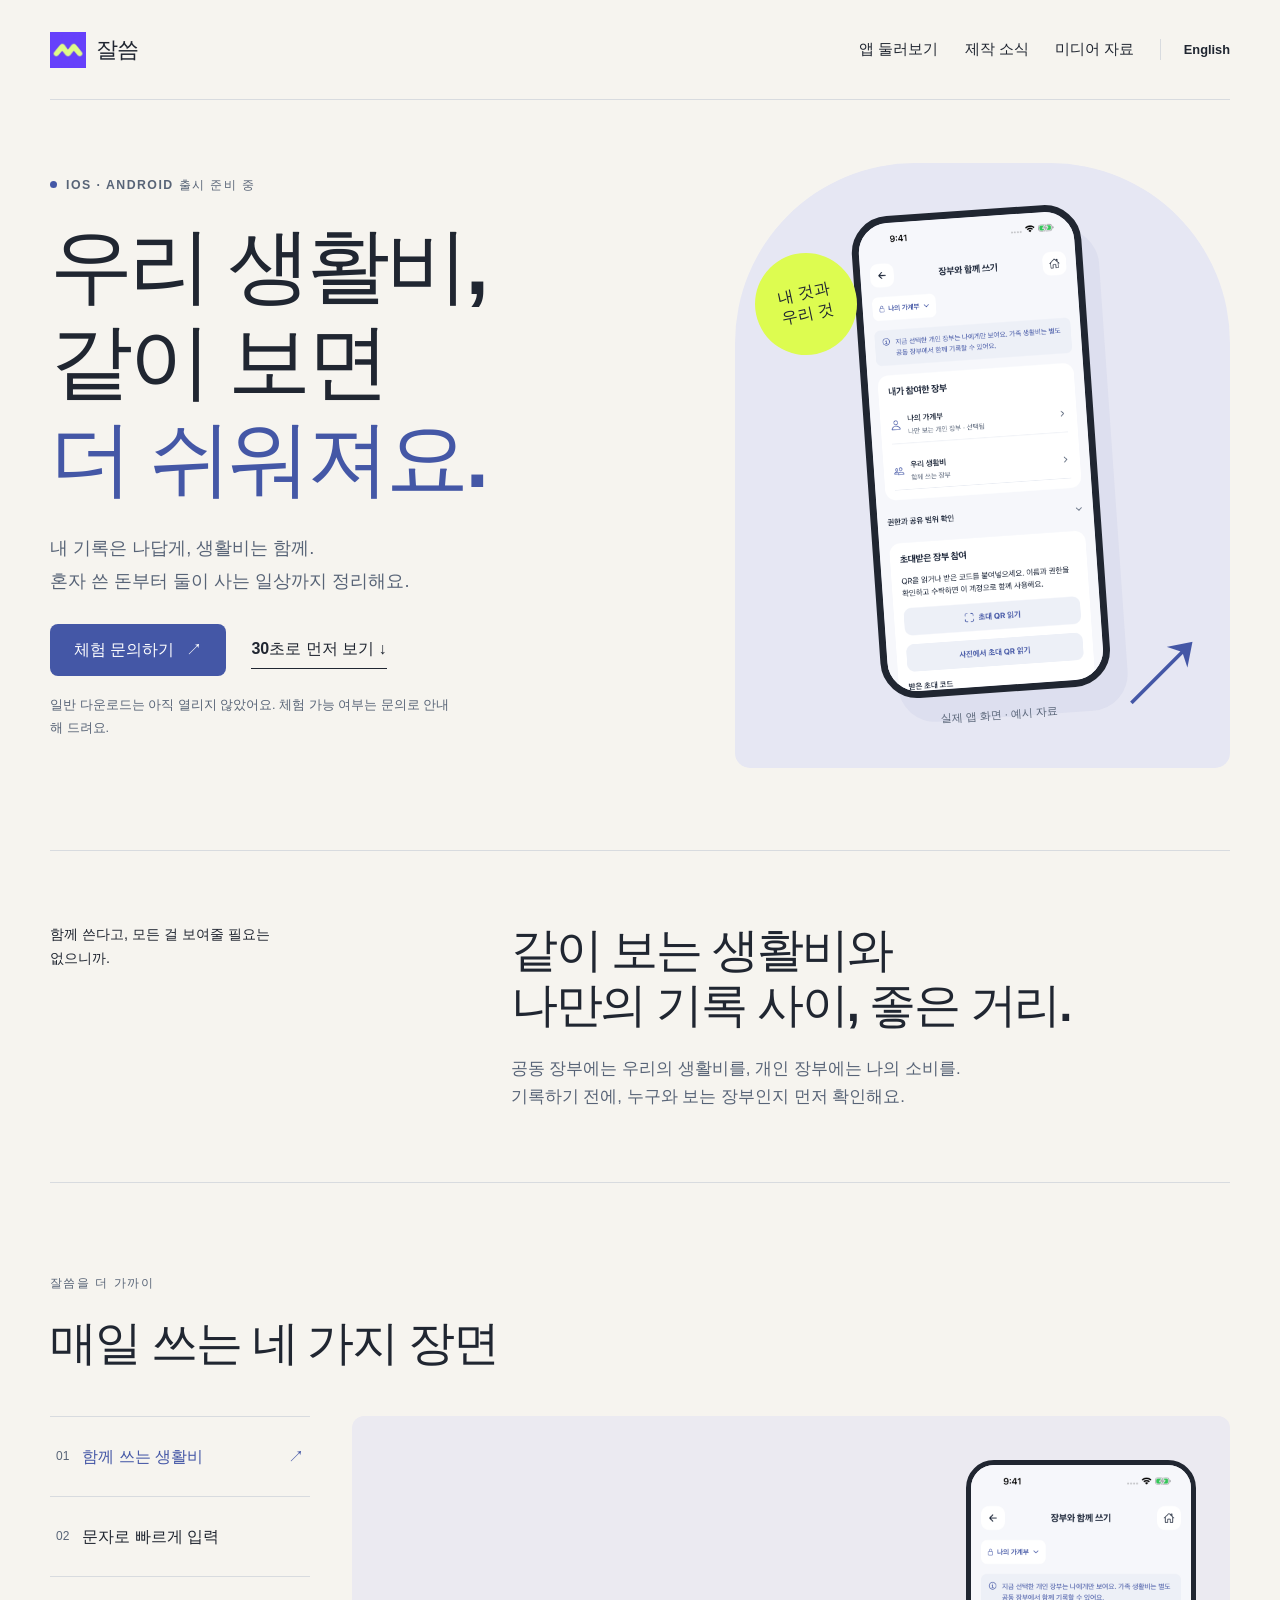
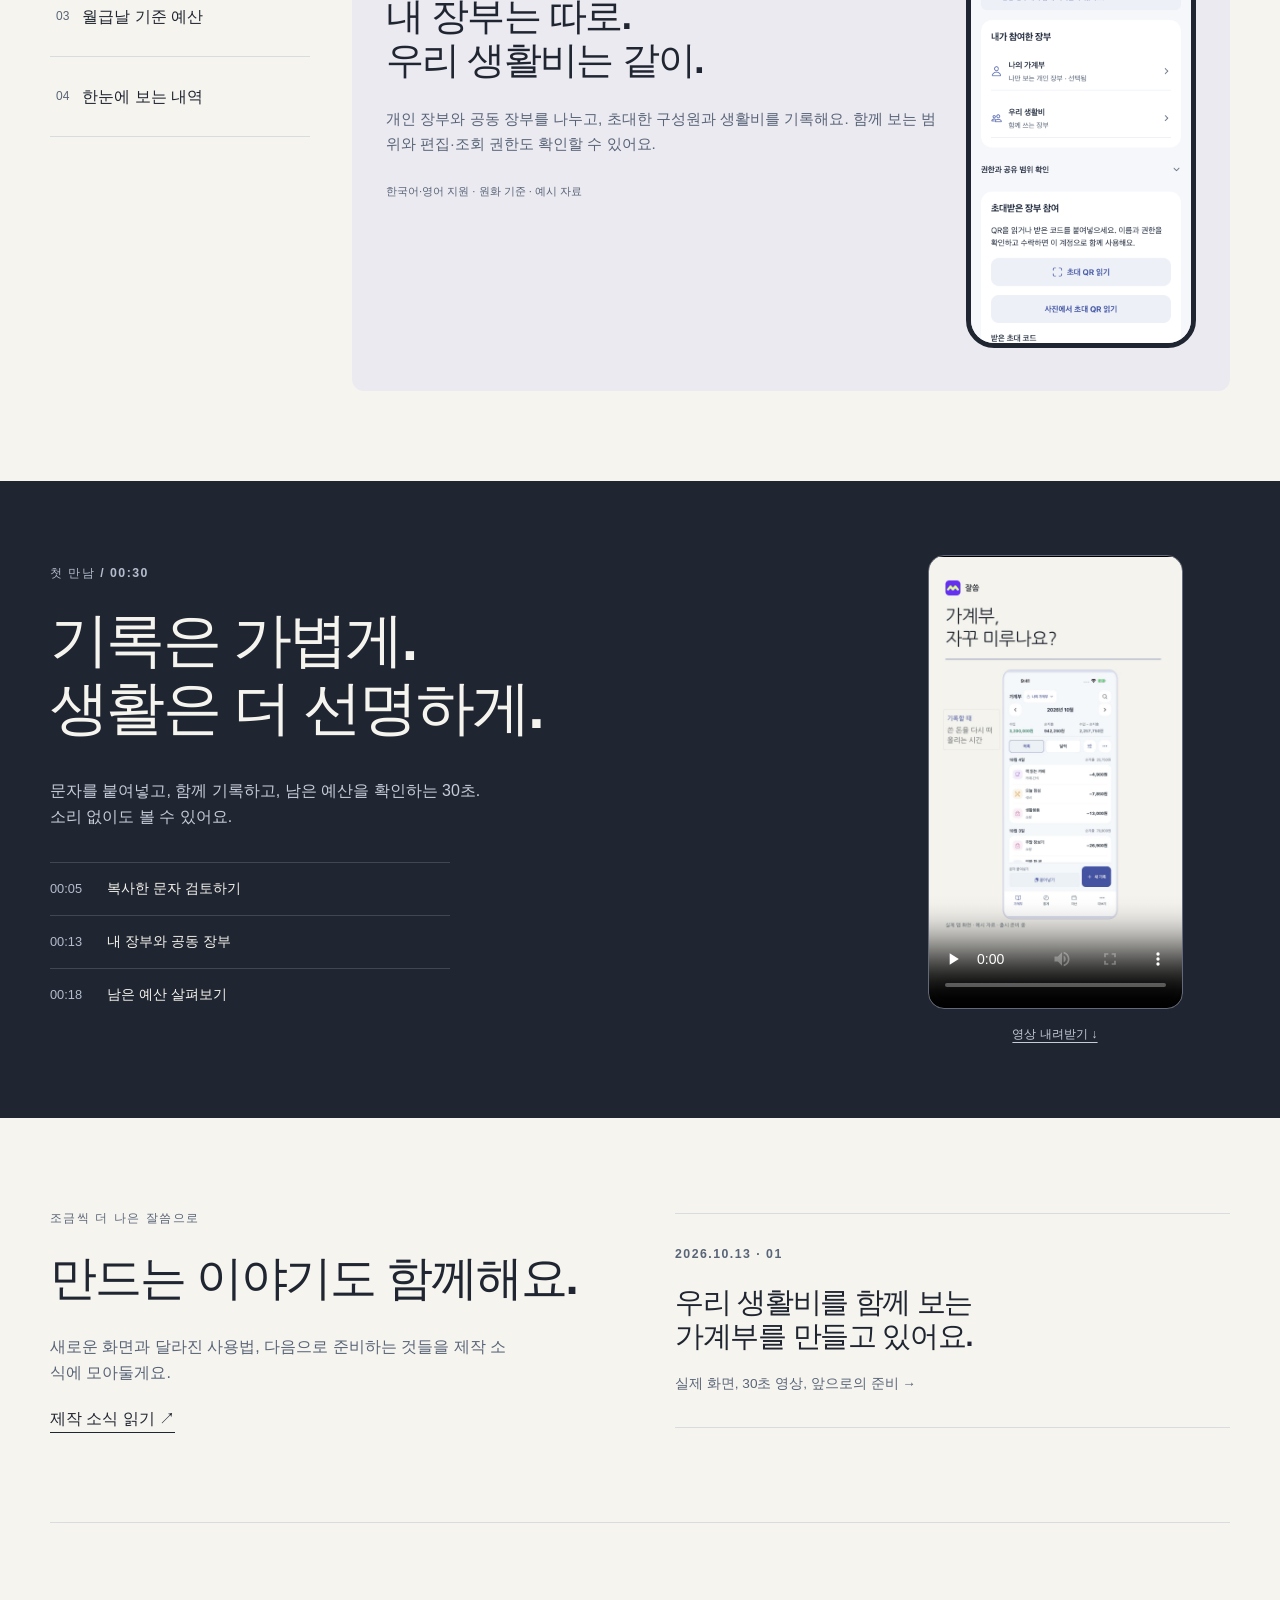
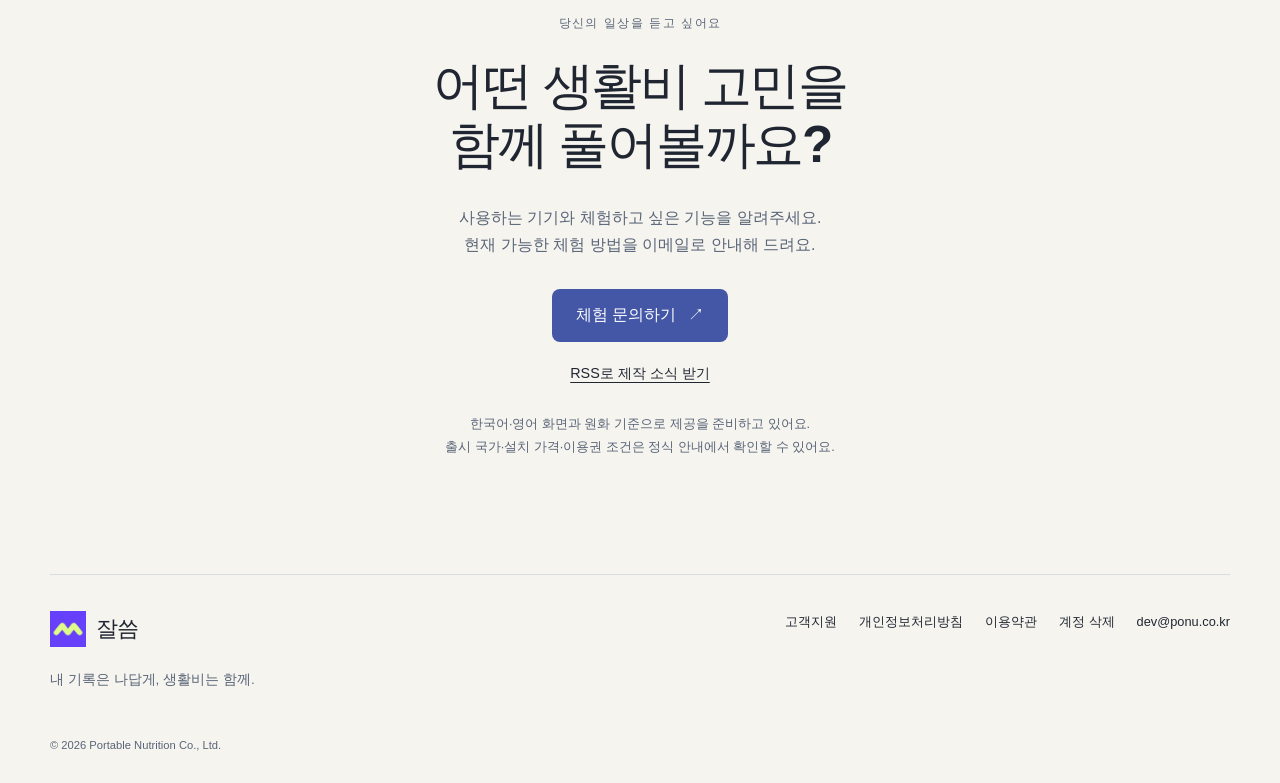
==== commit adbb8881: "Align preview chapter labels with rendered scenes" ====
--- a/index.html
+++ b/index.html
@@ -1,6 +1,6 @@
 <!doctype html><html lang="ko"><head><meta charset="utf-8"><meta name="viewport" content="width=device-width,initial-scale=1"><meta name="color-scheme" content="light"><meta name="referrer" content="strict-origin-when-cross-origin"><title>잘씀 가계부 — 부부·가족 생활비와 월급날 예산</title><meta name="description" content="내 기록과 부부·가족 생활비를 나누어 관리하는 잘씀 가계부. 문자 붙여넣기, 월급날 예산, 실제 앱 화면과 30초 영상을 만나보세요. 현재 출시 준비 중입니다."><meta name="robots" content="index,follow,max-image-preview:large"><link rel="canonical" href="https://yunseokl.github.io/jalsseum/"><link rel="icon" href="brand-icon.png"><link rel="stylesheet" href="marketing.css"><link rel="alternate" type="application/rss+xml" title="잘씀 제작 소식" href="feed.xml"><meta property="og:type" content="website"><meta property="og:title" content="잘씀 가계부 — 부부·가족 생활비와 월급날 예산"><meta property="og:description" content="내 기록과 부부·가족 생활비를 나누어 관리하는 잘씀 가계부. 문자 붙여넣기, 월급날 예산, 실제 앱 화면과 30초 영상을 만나보세요. 현재 출시 준비 중입니다."><meta property="og:url" content="https://yunseokl.github.io/jalsseum/"><meta property="og:image" content="https://yunseokl.github.io/jalsseum/assets/ko-social.png"><meta property="og:image:width" content="1024"><meta property="og:image:height" content="500"><meta name="twitter:card" content="summary_large_image"><script src="marketing.js" defer></script><link rel="alternate" hreflang="ko" href="https://yunseokl.github.io/jalsseum/"><link rel="alternate" hreflang="en" href="https://yunseokl.github.io/jalsseum/en.html"><link rel="alternate" hreflang="x-default" href="https://yunseokl.github.io/jalsseum/"><script type="application/ld+json">{"@context": "https://schema.org", "@type": "WebPage", "name": "잘씀 가계부", "url": "https://yunseokl.github.io/jalsseum/", "inLanguage": "ko", "about": {"@type": "SoftwareApplication", "name": "Jalsseum / 잘씀", "applicationCategory": "FinanceApplication", "operatingSystem": "iOS, Android", "description": "Prelaunch household budget app. Korean and English UI, KRW budgets."}, "publisher": {"@type": "Organization", "name": "Portable Nutrition Co., Ltd.", "email": "dev@ponu.co.kr"}}</script></head><body><a class="skip" href="#main">본문으로</a><header class="site-header"><a class="brand" href="./"><img src="brand-icon.png" width="36" height="36" alt=""><span>잘씀</span></a><nav aria-label="주요 메뉴"><a href="./#features">앱 둘러보기</a><a href="news.html">제작 소식</a><a href="press.html">미디어 자료</a><a class="language" lang="en" href="en.html">English</a></nav></header><main id="main"><section class="hero wrap"><div class="hero-copy"><p class="eyebrow"><span class="status-dot" aria-hidden="true"></span>iOS · Android 출시 준비 중</p><h1>우리 생활비,<br>같이 보면<br><em>더 쉬워져요.</em></h1><p class="lead">내 기록은 나답게, 생활비는 함께.<br>혼자 쓴 돈부터 둘이 사는 일상까지 정리해요.</p><div class="actions"><a class="button" data-contact href="mailto:dev@ponu.co.kr?subject=%5B%EC%9E%98%EC%94%80%5D%20%EC%B2%B4%ED%97%98%20%EB%AC%B8%EC%9D%98&amp;body=%EC%82%AC%EC%9A%A9%20%EA%B8%B0%EA%B8%B0%28%EC%95%84%EC%9D%B4%ED%8F%B0/%EC%95%88%EB%93%9C%EB%A1%9C%EC%9D%B4%EB%93%9C%29%3A%0A%EC%B2%B4%ED%97%98%ED%95%98%EA%B3%A0%20%EC%8B%B6%EC%9D%80%20%EA%B8%B0%EB%8A%A5%3A%0A">체험 문의하기<span aria-hidden="true"> ↗</span></a><a class="text-link" href="#film">30초로 먼저 보기 <span aria-hidden="true">↓</span></a></div><p class="fine">일반 다운로드는 아직 열리지 않았어요. 체험 가능 여부는 문의로 안내해 드려요.</p></div><div class="hero-art"><div class="hero-stamp">내 것과<br>우리 것</div><figure class="hero-phone"><img src="assets/ko-sharing.png" width="1320" height="2868" fetchpriority="high" alt="개인 장부와 공동 장부가 나뉜 실제 잘씀 화면"><figcaption>실제 앱 화면 · 예시 자료</figcaption></figure><span class="hero-mark" aria-hidden="true">↗</span></div></section>
 <section class="principle wrap"><p>함께 쓴다고, 모든 걸 보여줄 필요는 없으니까.</p><h2>같이 보는 생활비와<br>나만의 기록 사이, 좋은 거리.</h2><p>공동 장부에는 우리의 생활비를, 개인 장부에는 나의 소비를.<br>기록하기 전에, 누구와 보는 장부인지 먼저 확인해요.</p></section>
 <section class="showcase wrap" id="features"><div class="section-top"><p class="eyebrow">잘씀을 더 가까이</p><h2>매일 쓰는 네 가지 장면</h2></div><div class="feature-layout"><div class="feature-tabs" role="tablist" aria-label="앱 기능" aria-orientation="vertical"><button type="button" role="tab" id="tab-sharing" aria-controls="panel-sharing" aria-selected="true" tabindex="0"><span>01</span>함께 쓰는 생활비<span class="tab-arrow" aria-hidden="true">↗</span></button><button type="button" role="tab" id="tab-messages" aria-controls="panel-messages" aria-selected="false" tabindex="-1"><span>02</span>문자로 빠르게 입력<span class="tab-arrow" aria-hidden="true">↗</span></button><button type="button" role="tab" id="tab-budget" aria-controls="panel-budget" aria-selected="false" tabindex="-1"><span>03</span>월급날 기준 예산<span class="tab-arrow" aria-hidden="true">↗</span></button><button type="button" role="tab" id="tab-home" aria-controls="panel-home" aria-selected="false" tabindex="-1"><span>04</span>한눈에 보는 내역<span class="tab-arrow" aria-hidden="true">↗</span></button></div><div class="feature-panels"><section class="feature-panel" role="tabpanel" id="panel-sharing" aria-labelledby="tab-sharing" tabindex="0" ><div class="feature-copy"><h3>내 장부는 따로.<br>우리 생활비는 같이.</h3><p>개인 장부와 공동 장부를 나누고, 초대한 구성원과 생활비를 기록해요. 함께 보는 범위와 편집·조회 권한도 확인할 수 있어요.</p><p class="fine">한국어·영어 지원 · 원화 기준 · 예시 자료</p></div><figure class="feature-phone"><img src="assets/ko-sharing.png" width="1320" height="2868" loading="lazy" alt="개인 장부와 공동 장부가 나뉜 실제 잘씀 화면"></figure></section><section class="feature-panel" role="tabpanel" id="panel-messages" aria-labelledby="tab-messages" tabindex="0" hidden><div class="feature-copy"><h3>붙여넣고,<br>확인한 뒤 저장.</h3><p>결제 문자를 복사하거나 공유하면 날짜·금액·분류를 검토할 수 있어요. 여러 내역도 확인하며 이어서 저장해요. 문자함을 자동으로 읽지는 않아요.</p><p class="fine">한국어·영어 지원 · 원화 기준 · 예시 자료</p></div><figure class="feature-phone"><img src="assets/ko-messages.png" width="1320" height="2868" loading="lazy" alt="예시 카드 문자를 붙여넣어 금액과 날짜를 검토하는 화면"></figure></section><section class="feature-panel" role="tabpanel" id="panel-budget" aria-labelledby="tab-budget" tabindex="0" hidden><div class="feature-copy"><h3>달력보다<br>내 월급날에 맞게.</h3><p>매달 생활비가 시작되는 날짜를 정하고, 분류별 예산과 남은 금액을 확인해요. 월말이 아니어도 나에게 맞는 월간 예산을 볼 수 있어요.</p><p class="fine">한국어·영어 지원 · 원화 기준 · 예시 자료</p></div><figure class="feature-phone"><img src="assets/ko-budget.png" width="1320" height="2868" loading="lazy" alt="분류별 예산과 남은 금액을 보여주는 실제 잘씀 화면"></figure></section><section class="feature-panel" role="tabpanel" id="panel-home" aria-labelledby="tab-home" tabindex="0" hidden><div class="feature-copy"><h3>오늘 쓴 돈부터<br>이번 달 흐름까지.</h3><p>날짜별 지출을 확인하고 통계와 장부를 오가며 기록을 살펴봐요. 기록한 내역은 수정하고, 필요한 조건으로 보고서를 확인할 수 있어요.</p><p class="fine">한국어·영어 지원 · 원화 기준 · 예시 자료</p></div><figure class="feature-phone"><img src="assets/ko-home.png" width="1320" height="2868" loading="lazy" alt="예시 거래가 표시된 잘씀 가계부 화면"></figure></section></div></div><noscript><p>아래 미디어 자료에서 모든 소개 화면을 볼 수 있어요. <a href="press.html">소개 화면 보기</a></p></noscript></section>
-<section class="film" id="film"><div class="wrap film-inner"><div><p class="eyebrow">첫 만남 / 00:30</p><h2>기록은 가볍게.<br>생활은 더 선명하게.</h2><p>문자를 붙여넣고, 함께 기록하고, 남은 예산을 확인하는 30초. 소리 없이도 볼 수 있어요.</p><ol class="chapters"><li><span>00:04</span>복사한 문자 검토하기</li><li><span>00:12</span>내 장부와 공동 장부</li><li><span>00:19</span>남은 예산 살펴보기</li></ol></div><figure><video controls playsinline preload="none" poster="assets/video-poster.jpg" width="1080" height="1920" aria-label="잘씀 30초 소개 영상, 한국어 자막, 소리 없음"><source src="assets/jalsseum-preview.mp4" type="video/mp4">이 브라우저에서는 영상을 재생할 수 없습니다.</video><figcaption><a href="assets/jalsseum-preview.mp4" download>영상 내려받기 ↓</a></figcaption></figure></div></section>
+<section class="film" id="film"><div class="wrap film-inner"><div><p class="eyebrow">첫 만남 / 00:30</p><h2>기록은 가볍게.<br>생활은 더 선명하게.</h2><p>문자를 붙여넣고, 함께 기록하고, 남은 예산을 확인하는 30초. 소리 없이도 볼 수 있어요.</p><ol class="chapters"><li><span>00:05</span>복사한 문자 검토하기</li><li><span>00:13</span>내 장부와 공동 장부</li><li><span>00:18</span>남은 예산 살펴보기</li></ol></div><figure><video controls playsinline preload="none" poster="assets/video-poster.jpg" width="1080" height="1920" aria-label="잘씀 30초 소개 영상, 한국어 자막, 소리 없음"><source src="assets/jalsseum-preview.mp4" type="video/mp4">이 브라우저에서는 영상을 재생할 수 없습니다.</video><figcaption><a href="assets/jalsseum-preview.mp4" download>영상 내려받기 ↓</a></figcaption></figure></div></section>
 <section class="journal wrap"><div><p class="eyebrow">조금씩 더 나은 잘씀으로</p><h2>만드는 이야기도 함께해요.</h2><p>새로운 화면과 달라진 사용법, 다음으로 준비하는 것들을 제작 소식에 모아둘게요.</p><a class="text-link" href="news.html">제작 소식 읽기 ↗</a></div><a class="journal-entry" href="news.html#first-look"><span class="eyebrow">2026.10.13 · 01</span><h3>우리 생활비를 함께 보는<br>가계부를 만들고 있어요.</h3><span>실제 화면, 30초 영상, 앞으로의 준비 →</span></a></section>
 <section class="invite wrap"><p class="eyebrow">당신의 일상을 듣고 싶어요</p><h2>어떤 생활비 고민을<br>함께 풀어볼까요?</h2><p>사용하는 기기와 체험하고 싶은 기능을 알려주세요.<br>현재 가능한 체험 방법을 이메일로 안내해 드려요.</p><a class="button" data-contact href="mailto:dev@ponu.co.kr?subject=%5B%EC%9E%98%EC%94%80%5D%20%EC%B2%B4%ED%97%98%20%EB%AC%B8%EC%9D%98&amp;body=%EC%82%AC%EC%9A%A9%20%EA%B8%B0%EA%B8%B0%28%EC%95%84%EC%9D%B4%ED%8F%B0/%EC%95%88%EB%93%9C%EB%A1%9C%EC%9D%B4%EB%93%9C%29%3A%0A%EC%B2%B4%ED%97%98%ED%95%98%EA%B3%A0%20%EC%8B%B6%EC%9D%80%20%EA%B8%B0%EB%8A%A5%3A%0A">체험 문의하기<span aria-hidden="true"> ↗</span></a><a class="rss-link" href="feed.xml">RSS로 제작 소식 받기</a><p class="fine">한국어·영어 화면과 원화 기준으로 제공을 준비하고 있어요.<br>출시 국가·설치 가격·이용권 조건은 정식 안내에서 확인할 수 있어요.</p></section></main><footer class="site-footer"><div><a class="brand" href="./"><img src="brand-icon.png" width="30" height="30" alt=""><span>잘씀</span></a><p>내 기록은 나답게, 생활비는 함께.</p></div><nav aria-label="고객지원과 약관"><a href="support.html">고객지원</a><a href="privacy.html">개인정보처리방침</a><a href="terms.html">이용약관</a><a href="delete-account.html">계정 삭제</a><a href="mailto:dev@ponu.co.kr">dev@ponu.co.kr</a></nav><small>© 2026 Portable Nutrition Co., Ltd.</small></footer></body></html>
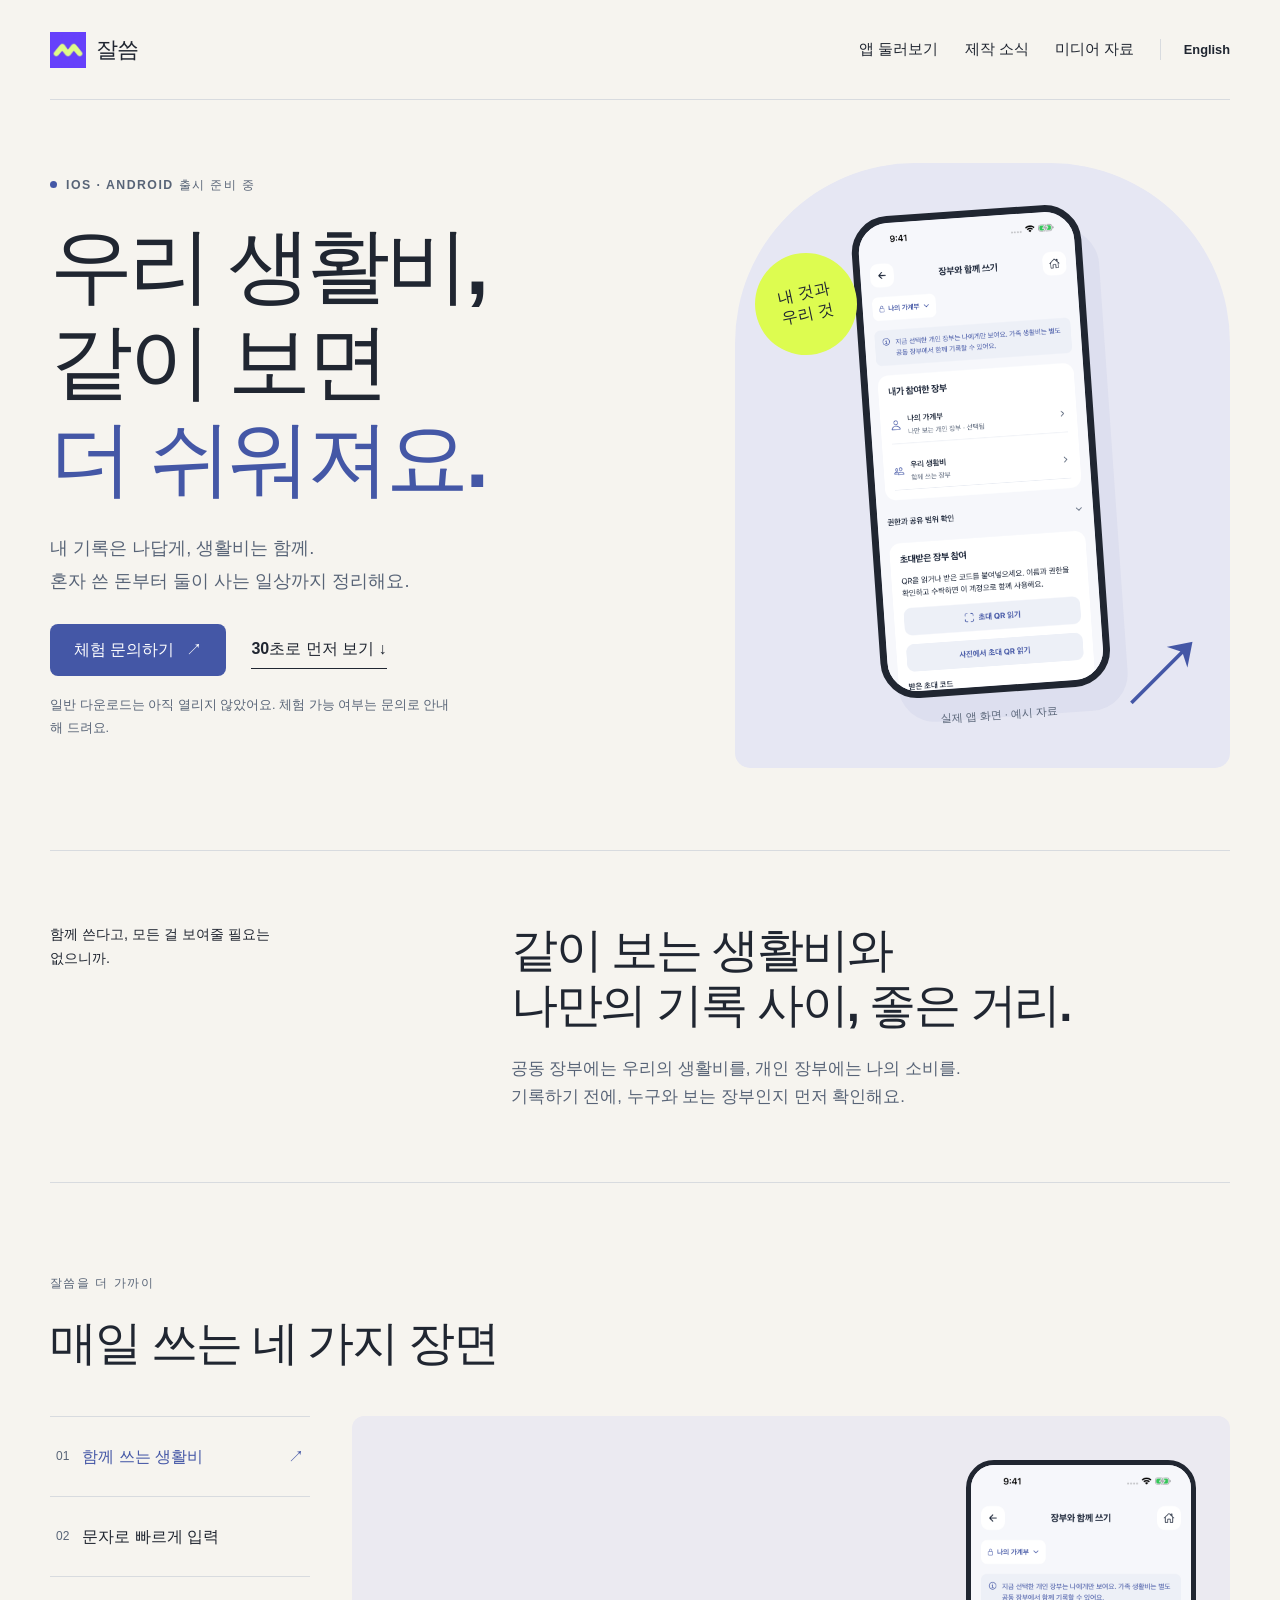
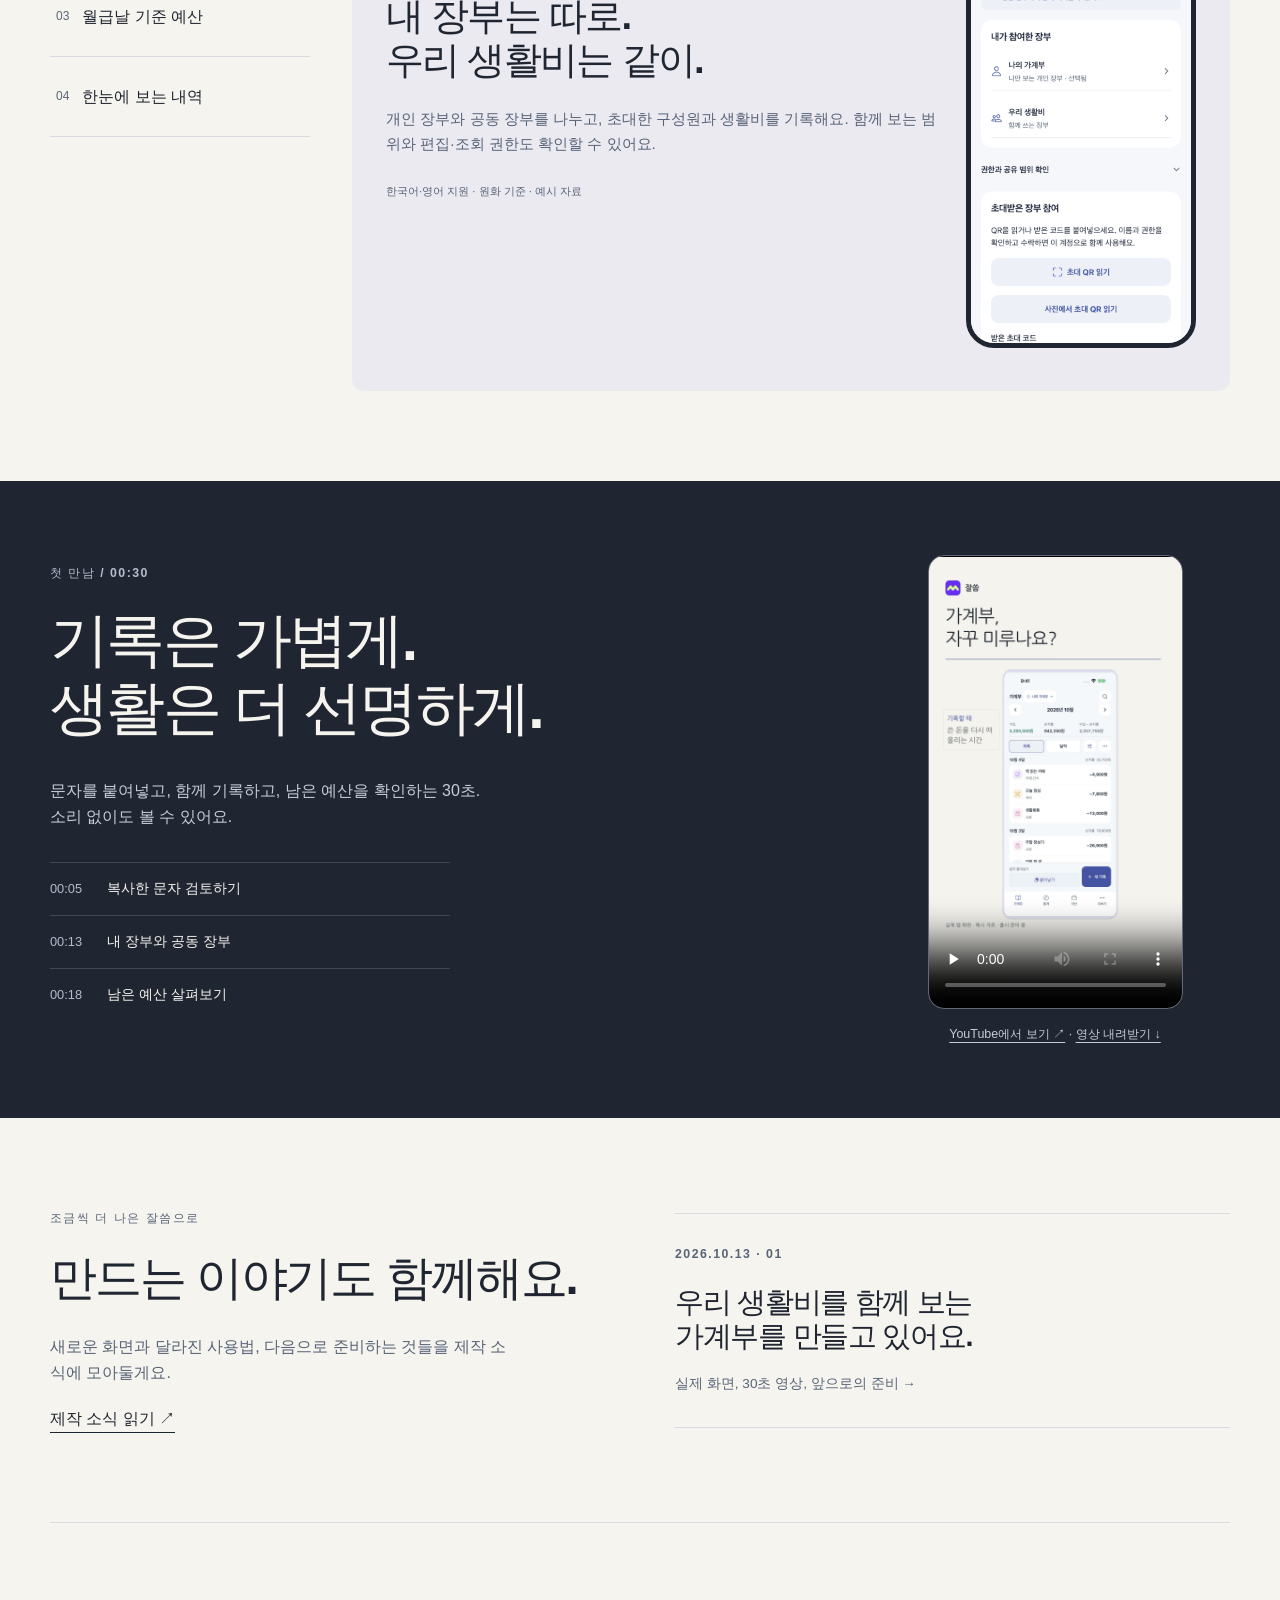
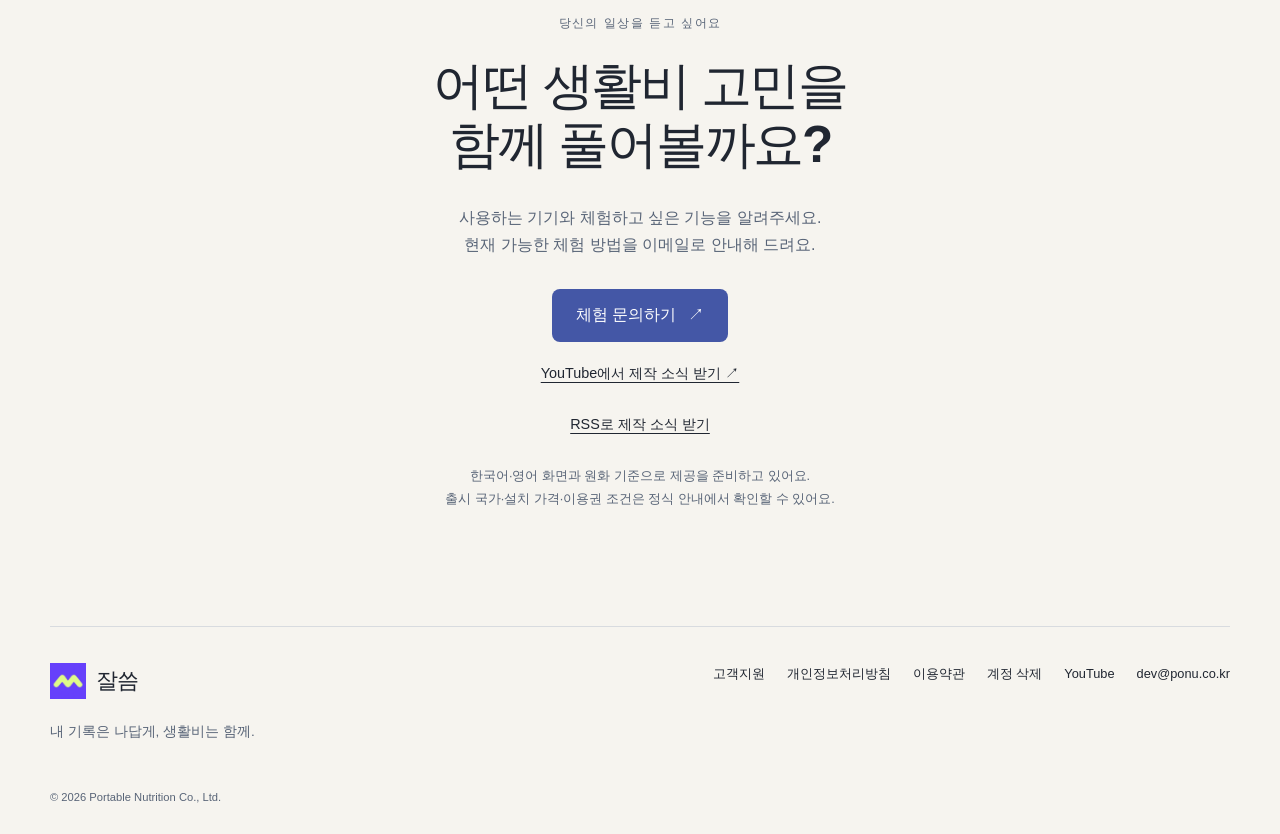
==== commit f5be331a: "Link official Jalsseum YouTube channel and first preview" ====
--- a/index.html
+++ b/index.html
@@ -1,6 +1,6 @@
 <!doctype html><html lang="ko"><head><meta charset="utf-8"><meta name="viewport" content="width=device-width,initial-scale=1"><meta name="color-scheme" content="light"><meta name="referrer" content="strict-origin-when-cross-origin"><title>잘씀 가계부 — 부부·가족 생활비와 월급날 예산</title><meta name="description" content="내 기록과 부부·가족 생활비를 나누어 관리하는 잘씀 가계부. 문자 붙여넣기, 월급날 예산, 실제 앱 화면과 30초 영상을 만나보세요. 현재 출시 준비 중입니다."><meta name="robots" content="index,follow,max-image-preview:large"><link rel="canonical" href="https://yunseokl.github.io/jalsseum/"><link rel="icon" href="brand-icon.png"><link rel="stylesheet" href="marketing.css"><link rel="alternate" type="application/rss+xml" title="잘씀 제작 소식" href="feed.xml"><meta property="og:type" content="website"><meta property="og:title" content="잘씀 가계부 — 부부·가족 생활비와 월급날 예산"><meta property="og:description" content="내 기록과 부부·가족 생활비를 나누어 관리하는 잘씀 가계부. 문자 붙여넣기, 월급날 예산, 실제 앱 화면과 30초 영상을 만나보세요. 현재 출시 준비 중입니다."><meta property="og:url" content="https://yunseokl.github.io/jalsseum/"><meta property="og:image" content="https://yunseokl.github.io/jalsseum/assets/ko-social.png"><meta property="og:image:width" content="1024"><meta property="og:image:height" content="500"><meta name="twitter:card" content="summary_large_image"><script src="marketing.js" defer></script><link rel="alternate" hreflang="ko" href="https://yunseokl.github.io/jalsseum/"><link rel="alternate" hreflang="en" href="https://yunseokl.github.io/jalsseum/en.html"><link rel="alternate" hreflang="x-default" href="https://yunseokl.github.io/jalsseum/"><script type="application/ld+json">{"@context": "https://schema.org", "@type": "WebPage", "name": "잘씀 가계부", "url": "https://yunseokl.github.io/jalsseum/", "inLanguage": "ko", "about": {"@type": "SoftwareApplication", "name": "Jalsseum / 잘씀", "applicationCategory": "FinanceApplication", "operatingSystem": "iOS, Android", "description": "Prelaunch household budget app. Korean and English UI, KRW budgets."}, "publisher": {"@type": "Organization", "name": "Portable Nutrition Co., Ltd.", "email": "dev@ponu.co.kr"}}</script></head><body><a class="skip" href="#main">본문으로</a><header class="site-header"><a class="brand" href="./"><img src="brand-icon.png" width="36" height="36" alt=""><span>잘씀</span></a><nav aria-label="주요 메뉴"><a href="./#features">앱 둘러보기</a><a href="news.html">제작 소식</a><a href="press.html">미디어 자료</a><a class="language" lang="en" href="en.html">English</a></nav></header><main id="main"><section class="hero wrap"><div class="hero-copy"><p class="eyebrow"><span class="status-dot" aria-hidden="true"></span>iOS · Android 출시 준비 중</p><h1>우리 생활비,<br>같이 보면<br><em>더 쉬워져요.</em></h1><p class="lead">내 기록은 나답게, 생활비는 함께.<br>혼자 쓴 돈부터 둘이 사는 일상까지 정리해요.</p><div class="actions"><a class="button" data-contact href="mailto:dev@ponu.co.kr?subject=%5B%EC%9E%98%EC%94%80%5D%20%EC%B2%B4%ED%97%98%20%EB%AC%B8%EC%9D%98&amp;body=%EC%82%AC%EC%9A%A9%20%EA%B8%B0%EA%B8%B0%28%EC%95%84%EC%9D%B4%ED%8F%B0/%EC%95%88%EB%93%9C%EB%A1%9C%EC%9D%B4%EB%93%9C%29%3A%0A%EC%B2%B4%ED%97%98%ED%95%98%EA%B3%A0%20%EC%8B%B6%EC%9D%80%20%EA%B8%B0%EB%8A%A5%3A%0A">체험 문의하기<span aria-hidden="true"> ↗</span></a><a class="text-link" href="#film">30초로 먼저 보기 <span aria-hidden="true">↓</span></a></div><p class="fine">일반 다운로드는 아직 열리지 않았어요. 체험 가능 여부는 문의로 안내해 드려요.</p></div><div class="hero-art"><div class="hero-stamp">내 것과<br>우리 것</div><figure class="hero-phone"><img src="assets/ko-sharing.png" width="1320" height="2868" fetchpriority="high" alt="개인 장부와 공동 장부가 나뉜 실제 잘씀 화면"><figcaption>실제 앱 화면 · 예시 자료</figcaption></figure><span class="hero-mark" aria-hidden="true">↗</span></div></section>
 <section class="principle wrap"><p>함께 쓴다고, 모든 걸 보여줄 필요는 없으니까.</p><h2>같이 보는 생활비와<br>나만의 기록 사이, 좋은 거리.</h2><p>공동 장부에는 우리의 생활비를, 개인 장부에는 나의 소비를.<br>기록하기 전에, 누구와 보는 장부인지 먼저 확인해요.</p></section>
 <section class="showcase wrap" id="features"><div class="section-top"><p class="eyebrow">잘씀을 더 가까이</p><h2>매일 쓰는 네 가지 장면</h2></div><div class="feature-layout"><div class="feature-tabs" role="tablist" aria-label="앱 기능" aria-orientation="vertical"><button type="button" role="tab" id="tab-sharing" aria-controls="panel-sharing" aria-selected="true" tabindex="0"><span>01</span>함께 쓰는 생활비<span class="tab-arrow" aria-hidden="true">↗</span></button><button type="button" role="tab" id="tab-messages" aria-controls="panel-messages" aria-selected="false" tabindex="-1"><span>02</span>문자로 빠르게 입력<span class="tab-arrow" aria-hidden="true">↗</span></button><button type="button" role="tab" id="tab-budget" aria-controls="panel-budget" aria-selected="false" tabindex="-1"><span>03</span>월급날 기준 예산<span class="tab-arrow" aria-hidden="true">↗</span></button><button type="button" role="tab" id="tab-home" aria-controls="panel-home" aria-selected="false" tabindex="-1"><span>04</span>한눈에 보는 내역<span class="tab-arrow" aria-hidden="true">↗</span></button></div><div class="feature-panels"><section class="feature-panel" role="tabpanel" id="panel-sharing" aria-labelledby="tab-sharing" tabindex="0" ><div class="feature-copy"><h3>내 장부는 따로.<br>우리 생활비는 같이.</h3><p>개인 장부와 공동 장부를 나누고, 초대한 구성원과 생활비를 기록해요. 함께 보는 범위와 편집·조회 권한도 확인할 수 있어요.</p><p class="fine">한국어·영어 지원 · 원화 기준 · 예시 자료</p></div><figure class="feature-phone"><img src="assets/ko-sharing.png" width="1320" height="2868" loading="lazy" alt="개인 장부와 공동 장부가 나뉜 실제 잘씀 화면"></figure></section><section class="feature-panel" role="tabpanel" id="panel-messages" aria-labelledby="tab-messages" tabindex="0" hidden><div class="feature-copy"><h3>붙여넣고,<br>확인한 뒤 저장.</h3><p>결제 문자를 복사하거나 공유하면 날짜·금액·분류를 검토할 수 있어요. 여러 내역도 확인하며 이어서 저장해요. 문자함을 자동으로 읽지는 않아요.</p><p class="fine">한국어·영어 지원 · 원화 기준 · 예시 자료</p></div><figure class="feature-phone"><img src="assets/ko-messages.png" width="1320" height="2868" loading="lazy" alt="예시 카드 문자를 붙여넣어 금액과 날짜를 검토하는 화면"></figure></section><section class="feature-panel" role="tabpanel" id="panel-budget" aria-labelledby="tab-budget" tabindex="0" hidden><div class="feature-copy"><h3>달력보다<br>내 월급날에 맞게.</h3><p>매달 생활비가 시작되는 날짜를 정하고, 분류별 예산과 남은 금액을 확인해요. 월말이 아니어도 나에게 맞는 월간 예산을 볼 수 있어요.</p><p class="fine">한국어·영어 지원 · 원화 기준 · 예시 자료</p></div><figure class="feature-phone"><img src="assets/ko-budget.png" width="1320" height="2868" loading="lazy" alt="분류별 예산과 남은 금액을 보여주는 실제 잘씀 화면"></figure></section><section class="feature-panel" role="tabpanel" id="panel-home" aria-labelledby="tab-home" tabindex="0" hidden><div class="feature-copy"><h3>오늘 쓴 돈부터<br>이번 달 흐름까지.</h3><p>날짜별 지출을 확인하고 통계와 장부를 오가며 기록을 살펴봐요. 기록한 내역은 수정하고, 필요한 조건으로 보고서를 확인할 수 있어요.</p><p class="fine">한국어·영어 지원 · 원화 기준 · 예시 자료</p></div><figure class="feature-phone"><img src="assets/ko-home.png" width="1320" height="2868" loading="lazy" alt="예시 거래가 표시된 잘씀 가계부 화면"></figure></section></div></div><noscript><p>아래 미디어 자료에서 모든 소개 화면을 볼 수 있어요. <a href="press.html">소개 화면 보기</a></p></noscript></section>
-<section class="film" id="film"><div class="wrap film-inner"><div><p class="eyebrow">첫 만남 / 00:30</p><h2>기록은 가볍게.<br>생활은 더 선명하게.</h2><p>문자를 붙여넣고, 함께 기록하고, 남은 예산을 확인하는 30초. 소리 없이도 볼 수 있어요.</p><ol class="chapters"><li><span>00:05</span>복사한 문자 검토하기</li><li><span>00:13</span>내 장부와 공동 장부</li><li><span>00:18</span>남은 예산 살펴보기</li></ol></div><figure><video controls playsinline preload="none" poster="assets/video-poster.jpg" width="1080" height="1920" aria-label="잘씀 30초 소개 영상, 한국어 자막, 소리 없음"><source src="assets/jalsseum-preview.mp4" type="video/mp4">이 브라우저에서는 영상을 재생할 수 없습니다.</video><figcaption><a href="assets/jalsseum-preview.mp4" download>영상 내려받기 ↓</a></figcaption></figure></div></section>
+<section class="film" id="film"><div class="wrap film-inner"><div><p class="eyebrow">첫 만남 / 00:30</p><h2>기록은 가볍게.<br>생활은 더 선명하게.</h2><p>문자를 붙여넣고, 함께 기록하고, 남은 예산을 확인하는 30초. 소리 없이도 볼 수 있어요.</p><ol class="chapters"><li><span>00:05</span>복사한 문자 검토하기</li><li><span>00:13</span>내 장부와 공동 장부</li><li><span>00:18</span>남은 예산 살펴보기</li></ol></div><figure><video controls playsinline preload="none" poster="assets/video-poster.jpg" width="1080" height="1920" aria-label="잘씀 30초 소개 영상, 한국어 자막, 소리 없음"><source src="assets/jalsseum-preview.mp4" type="video/mp4">이 브라우저에서는 영상을 재생할 수 없습니다.</video><figcaption><a href="https://www.youtube.com/shorts/6RLhReW0kEE">YouTube에서 보기 ↗</a><span aria-hidden="true"> · </span><a href="assets/jalsseum-preview.mp4" download>영상 내려받기 ↓</a></figcaption></figure></div></section>
 <section class="journal wrap"><div><p class="eyebrow">조금씩 더 나은 잘씀으로</p><h2>만드는 이야기도 함께해요.</h2><p>새로운 화면과 달라진 사용법, 다음으로 준비하는 것들을 제작 소식에 모아둘게요.</p><a class="text-link" href="news.html">제작 소식 읽기 ↗</a></div><a class="journal-entry" href="news.html#first-look"><span class="eyebrow">2026.10.13 · 01</span><h3>우리 생활비를 함께 보는<br>가계부를 만들고 있어요.</h3><span>실제 화면, 30초 영상, 앞으로의 준비 →</span></a></section>
-<section class="invite wrap"><p class="eyebrow">당신의 일상을 듣고 싶어요</p><h2>어떤 생활비 고민을<br>함께 풀어볼까요?</h2><p>사용하는 기기와 체험하고 싶은 기능을 알려주세요.<br>현재 가능한 체험 방법을 이메일로 안내해 드려요.</p><a class="button" data-contact href="mailto:dev@ponu.co.kr?subject=%5B%EC%9E%98%EC%94%80%5D%20%EC%B2%B4%ED%97%98%20%EB%AC%B8%EC%9D%98&amp;body=%EC%82%AC%EC%9A%A9%20%EA%B8%B0%EA%B8%B0%28%EC%95%84%EC%9D%B4%ED%8F%B0/%EC%95%88%EB%93%9C%EB%A1%9C%EC%9D%B4%EB%93%9C%29%3A%0A%EC%B2%B4%ED%97%98%ED%95%98%EA%B3%A0%20%EC%8B%B6%EC%9D%80%20%EA%B8%B0%EB%8A%A5%3A%0A">체험 문의하기<span aria-hidden="true"> ↗</span></a><a class="rss-link" href="feed.xml">RSS로 제작 소식 받기</a><p class="fine">한국어·영어 화면과 원화 기준으로 제공을 준비하고 있어요.<br>출시 국가·설치 가격·이용권 조건은 정식 안내에서 확인할 수 있어요.</p></section></main><footer class="site-footer"><div><a class="brand" href="./"><img src="brand-icon.png" width="30" height="30" alt=""><span>잘씀</span></a><p>내 기록은 나답게, 생활비는 함께.</p></div><nav aria-label="고객지원과 약관"><a href="support.html">고객지원</a><a href="privacy.html">개인정보처리방침</a><a href="terms.html">이용약관</a><a href="delete-account.html">계정 삭제</a><a href="mailto:dev@ponu.co.kr">dev@ponu.co.kr</a></nav><small>© 2026 Portable Nutrition Co., Ltd.</small></footer></body></html>+<section class="invite wrap"><p class="eyebrow">당신의 일상을 듣고 싶어요</p><h2>어떤 생활비 고민을<br>함께 풀어볼까요?</h2><p>사용하는 기기와 체험하고 싶은 기능을 알려주세요.<br>현재 가능한 체험 방법을 이메일로 안내해 드려요.</p><a class="button" data-contact href="mailto:dev@ponu.co.kr?subject=%5B%EC%9E%98%EC%94%80%5D%20%EC%B2%B4%ED%97%98%20%EB%AC%B8%EC%9D%98&amp;body=%EC%82%AC%EC%9A%A9%20%EA%B8%B0%EA%B8%B0%28%EC%95%84%EC%9D%B4%ED%8F%B0/%EC%95%88%EB%93%9C%EB%A1%9C%EC%9D%B4%EB%93%9C%29%3A%0A%EC%B2%B4%ED%97%98%ED%95%98%EA%B3%A0%20%EC%8B%B6%EC%9D%80%20%EA%B8%B0%EB%8A%A5%3A%0A">체험 문의하기<span aria-hidden="true"> ↗</span></a><a class="rss-link" href="https://www.youtube.com/@jalsseumapp">YouTube에서 제작 소식 받기 ↗</a><a class="rss-link" href="feed.xml">RSS로 제작 소식 받기</a><p class="fine">한국어·영어 화면과 원화 기준으로 제공을 준비하고 있어요.<br>출시 국가·설치 가격·이용권 조건은 정식 안내에서 확인할 수 있어요.</p></section></main><footer class="site-footer"><div><a class="brand" href="./"><img src="brand-icon.png" width="30" height="30" alt=""><span>잘씀</span></a><p>내 기록은 나답게, 생활비는 함께.</p></div><nav aria-label="고객지원과 약관"><a href="support.html">고객지원</a><a href="privacy.html">개인정보처리방침</a><a href="terms.html">이용약관</a><a href="delete-account.html">계정 삭제</a><a href="https://www.youtube.com/@jalsseumapp">YouTube</a><a href="mailto:dev@ponu.co.kr">dev@ponu.co.kr</a></nav><small>© 2026 Portable Nutrition Co., Ltd.</small></footer></body></html>
--- a/marketing.css
+++ b/marketing.css
@@ -5,3 +5,5 @@
 @media(prefers-reduced-motion:reduce){html{scroll-behavior:auto}}
 
 .film video{aspect-ratio:9/16;object-fit:contain}
+
+.news-update{max-width:780px;padding:28px;border:1px solid var(--line);border-radius:12px;background:var(--lilac);margin:0 0 54px}.news-update h2{font-size:1.8rem}.news-update p{color:var(--muted);word-break:keep-all;overflow-wrap:break-word}.news-update .fine{margin-bottom:0}.news-update .actions{gap:18px}.news-update .eyebrow{margin-bottom:16px}
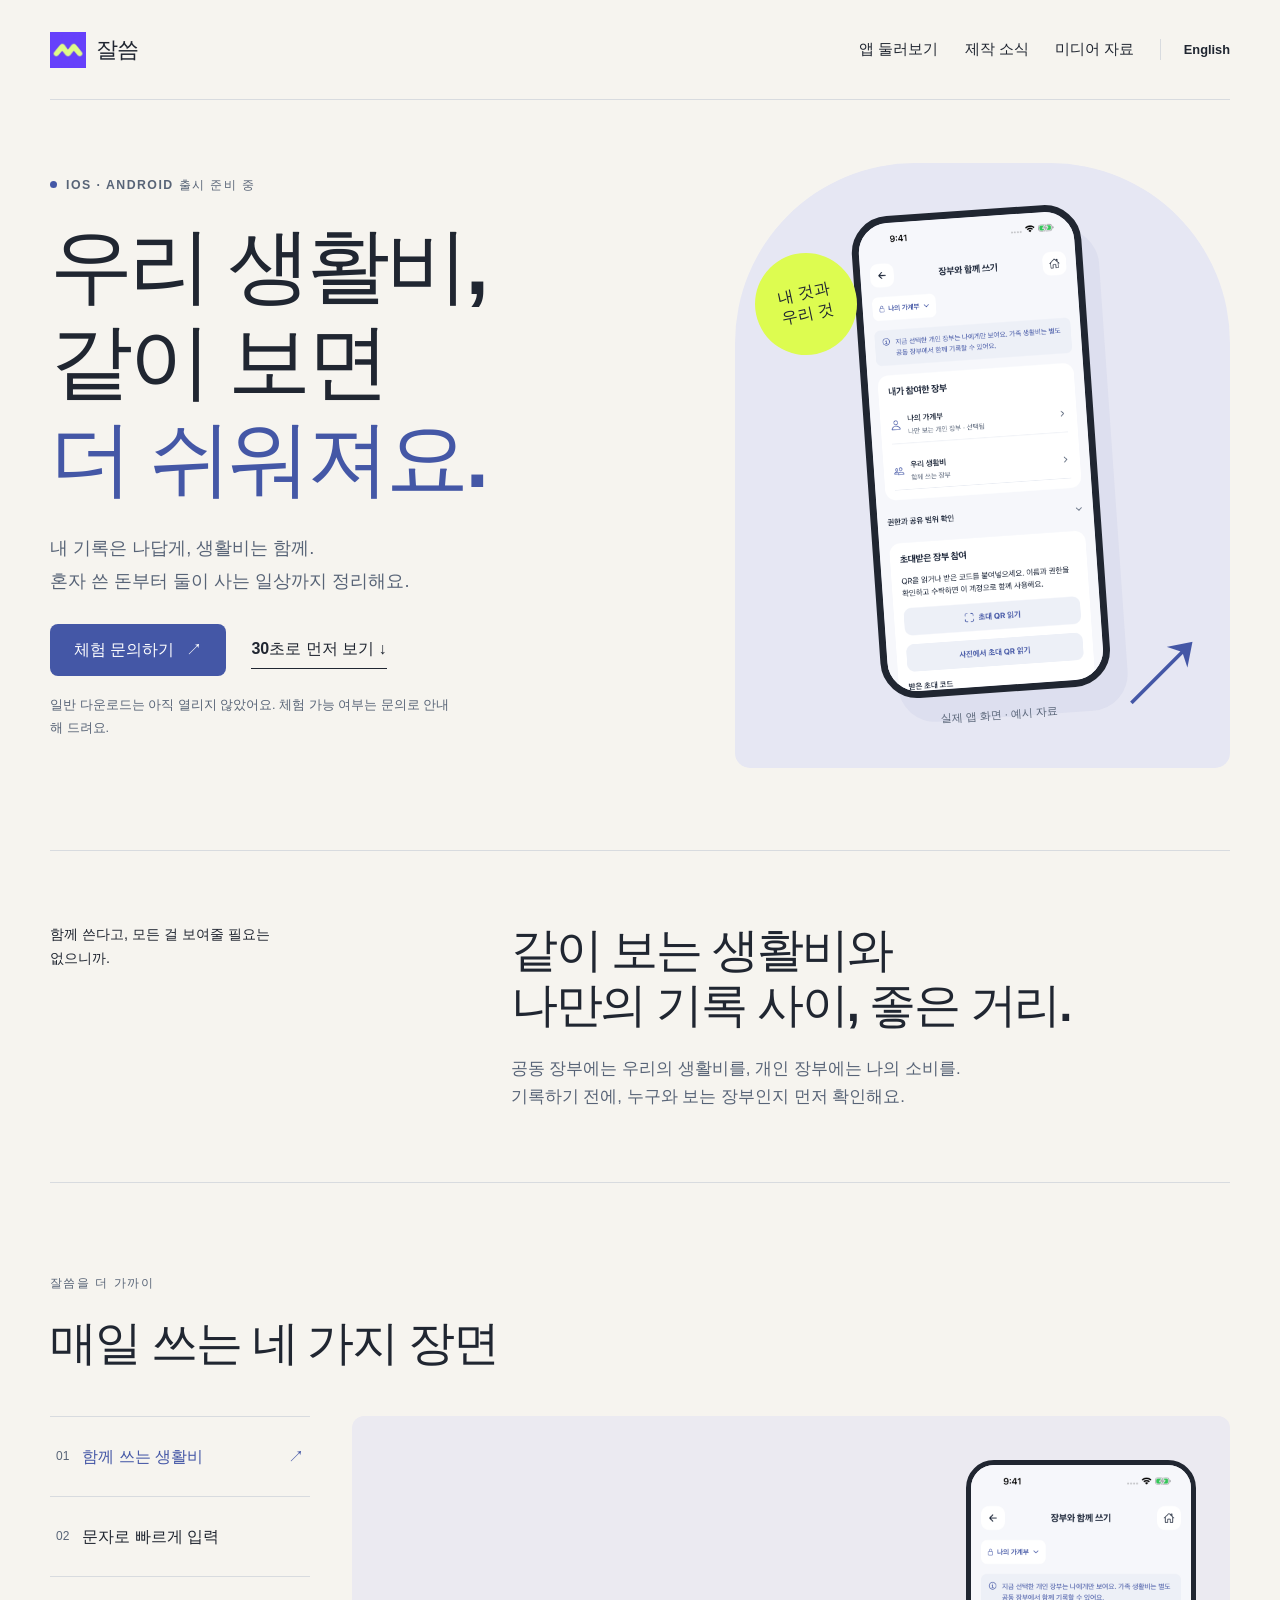
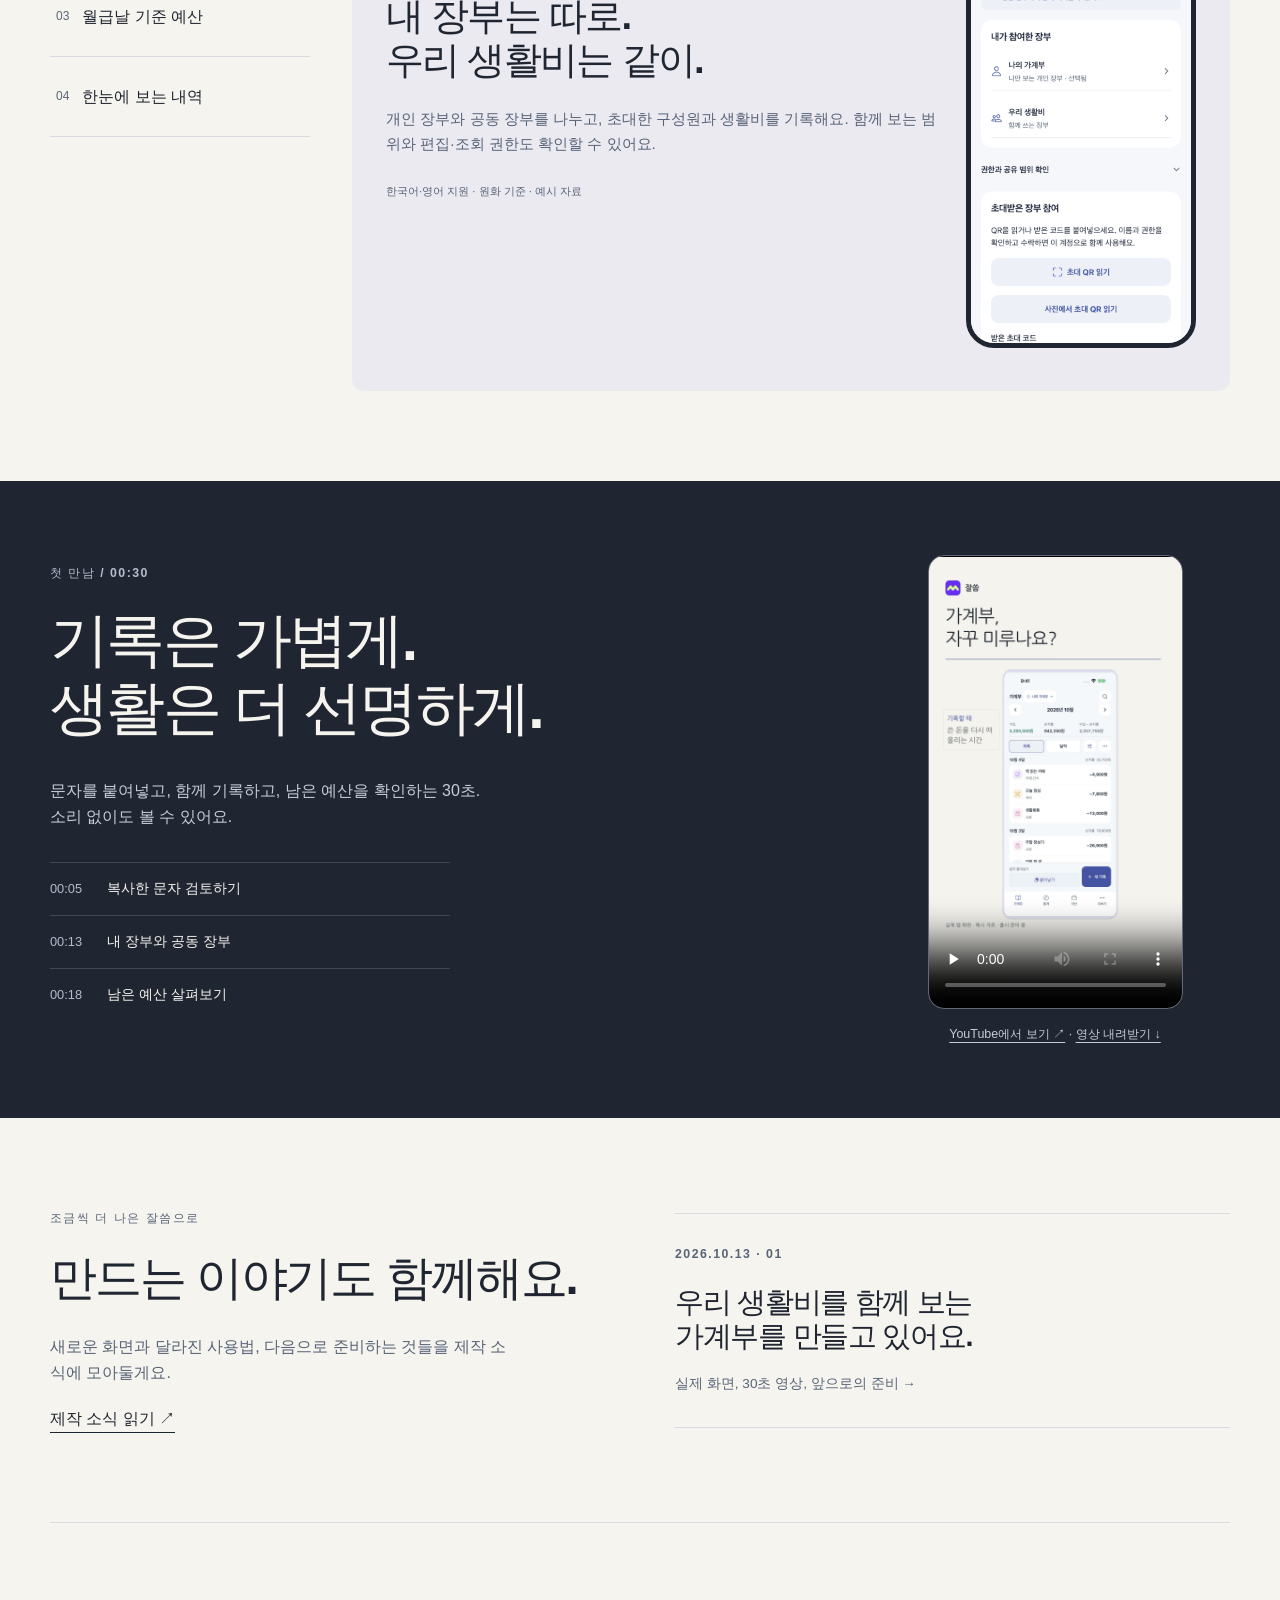
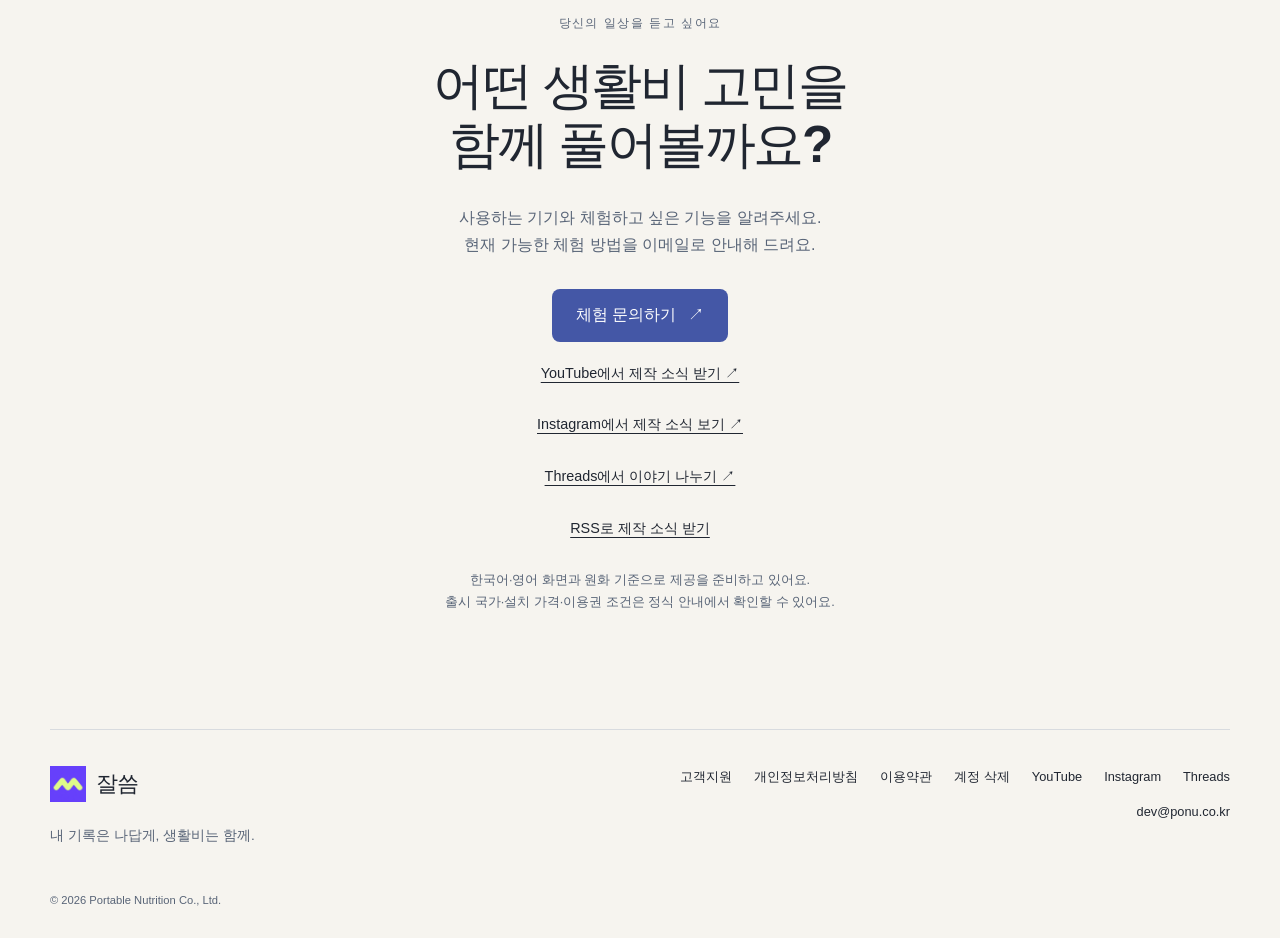
==== commit 603f7607: "Connect official social channels and update narration schedule status" ====
--- a/index.html
+++ b/index.html
@@ -3,4 +3,4 @@
 <section class="showcase wrap" id="features"><div class="section-top"><p class="eyebrow">잘씀을 더 가까이</p><h2>매일 쓰는 네 가지 장면</h2></div><div class="feature-layout"><div class="feature-tabs" role="tablist" aria-label="앱 기능" aria-orientation="vertical"><button type="button" role="tab" id="tab-sharing" aria-controls="panel-sharing" aria-selected="true" tabindex="0"><span>01</span>함께 쓰는 생활비<span class="tab-arrow" aria-hidden="true">↗</span></button><button type="button" role="tab" id="tab-messages" aria-controls="panel-messages" aria-selected="false" tabindex="-1"><span>02</span>문자로 빠르게 입력<span class="tab-arrow" aria-hidden="true">↗</span></button><button type="button" role="tab" id="tab-budget" aria-controls="panel-budget" aria-selected="false" tabindex="-1"><span>03</span>월급날 기준 예산<span class="tab-arrow" aria-hidden="true">↗</span></button><button type="button" role="tab" id="tab-home" aria-controls="panel-home" aria-selected="false" tabindex="-1"><span>04</span>한눈에 보는 내역<span class="tab-arrow" aria-hidden="true">↗</span></button></div><div class="feature-panels"><section class="feature-panel" role="tabpanel" id="panel-sharing" aria-labelledby="tab-sharing" tabindex="0" ><div class="feature-copy"><h3>내 장부는 따로.<br>우리 생활비는 같이.</h3><p>개인 장부와 공동 장부를 나누고, 초대한 구성원과 생활비를 기록해요. 함께 보는 범위와 편집·조회 권한도 확인할 수 있어요.</p><p class="fine">한국어·영어 지원 · 원화 기준 · 예시 자료</p></div><figure class="feature-phone"><img src="assets/ko-sharing.png" width="1320" height="2868" loading="lazy" alt="개인 장부와 공동 장부가 나뉜 실제 잘씀 화면"></figure></section><section class="feature-panel" role="tabpanel" id="panel-messages" aria-labelledby="tab-messages" tabindex="0" hidden><div class="feature-copy"><h3>붙여넣고,<br>확인한 뒤 저장.</h3><p>결제 문자를 복사하거나 공유하면 날짜·금액·분류를 검토할 수 있어요. 여러 내역도 확인하며 이어서 저장해요. 문자함을 자동으로 읽지는 않아요.</p><p class="fine">한국어·영어 지원 · 원화 기준 · 예시 자료</p></div><figure class="feature-phone"><img src="assets/ko-messages.png" width="1320" height="2868" loading="lazy" alt="예시 카드 문자를 붙여넣어 금액과 날짜를 검토하는 화면"></figure></section><section class="feature-panel" role="tabpanel" id="panel-budget" aria-labelledby="tab-budget" tabindex="0" hidden><div class="feature-copy"><h3>달력보다<br>내 월급날에 맞게.</h3><p>매달 생활비가 시작되는 날짜를 정하고, 분류별 예산과 남은 금액을 확인해요. 월말이 아니어도 나에게 맞는 월간 예산을 볼 수 있어요.</p><p class="fine">한국어·영어 지원 · 원화 기준 · 예시 자료</p></div><figure class="feature-phone"><img src="assets/ko-budget.png" width="1320" height="2868" loading="lazy" alt="분류별 예산과 남은 금액을 보여주는 실제 잘씀 화면"></figure></section><section class="feature-panel" role="tabpanel" id="panel-home" aria-labelledby="tab-home" tabindex="0" hidden><div class="feature-copy"><h3>오늘 쓴 돈부터<br>이번 달 흐름까지.</h3><p>날짜별 지출을 확인하고 통계와 장부를 오가며 기록을 살펴봐요. 기록한 내역은 수정하고, 필요한 조건으로 보고서를 확인할 수 있어요.</p><p class="fine">한국어·영어 지원 · 원화 기준 · 예시 자료</p></div><figure class="feature-phone"><img src="assets/ko-home.png" width="1320" height="2868" loading="lazy" alt="예시 거래가 표시된 잘씀 가계부 화면"></figure></section></div></div><noscript><p>아래 미디어 자료에서 모든 소개 화면을 볼 수 있어요. <a href="press.html">소개 화면 보기</a></p></noscript></section>
 <section class="film" id="film"><div class="wrap film-inner"><div><p class="eyebrow">첫 만남 / 00:30</p><h2>기록은 가볍게.<br>생활은 더 선명하게.</h2><p>문자를 붙여넣고, 함께 기록하고, 남은 예산을 확인하는 30초. 소리 없이도 볼 수 있어요.</p><ol class="chapters"><li><span>00:05</span>복사한 문자 검토하기</li><li><span>00:13</span>내 장부와 공동 장부</li><li><span>00:18</span>남은 예산 살펴보기</li></ol></div><figure><video controls playsinline preload="none" poster="assets/video-poster.jpg" width="1080" height="1920" aria-label="잘씀 30초 소개 영상, 한국어 자막, 소리 없음"><source src="assets/jalsseum-preview.mp4" type="video/mp4">이 브라우저에서는 영상을 재생할 수 없습니다.</video><figcaption><a href="https://www.youtube.com/shorts/6RLhReW0kEE">YouTube에서 보기 ↗</a><span aria-hidden="true"> · </span><a href="assets/jalsseum-preview.mp4" download>영상 내려받기 ↓</a></figcaption></figure></div></section>
 <section class="journal wrap"><div><p class="eyebrow">조금씩 더 나은 잘씀으로</p><h2>만드는 이야기도 함께해요.</h2><p>새로운 화면과 달라진 사용법, 다음으로 준비하는 것들을 제작 소식에 모아둘게요.</p><a class="text-link" href="news.html">제작 소식 읽기 ↗</a></div><a class="journal-entry" href="news.html#first-look"><span class="eyebrow">2026.10.13 · 01</span><h3>우리 생활비를 함께 보는<br>가계부를 만들고 있어요.</h3><span>실제 화면, 30초 영상, 앞으로의 준비 →</span></a></section>
-<section class="invite wrap"><p class="eyebrow">당신의 일상을 듣고 싶어요</p><h2>어떤 생활비 고민을<br>함께 풀어볼까요?</h2><p>사용하는 기기와 체험하고 싶은 기능을 알려주세요.<br>현재 가능한 체험 방법을 이메일로 안내해 드려요.</p><a class="button" data-contact href="mailto:dev@ponu.co.kr?subject=%5B%EC%9E%98%EC%94%80%5D%20%EC%B2%B4%ED%97%98%20%EB%AC%B8%EC%9D%98&amp;body=%EC%82%AC%EC%9A%A9%20%EA%B8%B0%EA%B8%B0%28%EC%95%84%EC%9D%B4%ED%8F%B0/%EC%95%88%EB%93%9C%EB%A1%9C%EC%9D%B4%EB%93%9C%29%3A%0A%EC%B2%B4%ED%97%98%ED%95%98%EA%B3%A0%20%EC%8B%B6%EC%9D%80%20%EA%B8%B0%EB%8A%A5%3A%0A">체험 문의하기<span aria-hidden="true"> ↗</span></a><a class="rss-link" href="https://www.youtube.com/@jalsseumapp">YouTube에서 제작 소식 받기 ↗</a><a class="rss-link" href="feed.xml">RSS로 제작 소식 받기</a><p class="fine">한국어·영어 화면과 원화 기준으로 제공을 준비하고 있어요.<br>출시 국가·설치 가격·이용권 조건은 정식 안내에서 확인할 수 있어요.</p></section></main><footer class="site-footer"><div><a class="brand" href="./"><img src="brand-icon.png" width="30" height="30" alt=""><span>잘씀</span></a><p>내 기록은 나답게, 생활비는 함께.</p></div><nav aria-label="고객지원과 약관"><a href="support.html">고객지원</a><a href="privacy.html">개인정보처리방침</a><a href="terms.html">이용약관</a><a href="delete-account.html">계정 삭제</a><a href="https://www.youtube.com/@jalsseumapp">YouTube</a><a href="mailto:dev@ponu.co.kr">dev@ponu.co.kr</a></nav><small>© 2026 Portable Nutrition Co., Ltd.</small></footer></body></html>+<section class="invite wrap"><p class="eyebrow">당신의 일상을 듣고 싶어요</p><h2>어떤 생활비 고민을<br>함께 풀어볼까요?</h2><p>사용하는 기기와 체험하고 싶은 기능을 알려주세요.<br>현재 가능한 체험 방법을 이메일로 안내해 드려요.</p><a class="button" data-contact href="mailto:dev@ponu.co.kr?subject=%5B%EC%9E%98%EC%94%80%5D%20%EC%B2%B4%ED%97%98%20%EB%AC%B8%EC%9D%98&amp;body=%EC%82%AC%EC%9A%A9%20%EA%B8%B0%EA%B8%B0%28%EC%95%84%EC%9D%B4%ED%8F%B0/%EC%95%88%EB%93%9C%EB%A1%9C%EC%9D%B4%EB%93%9C%29%3A%0A%EC%B2%B4%ED%97%98%ED%95%98%EA%B3%A0%20%EC%8B%B6%EC%9D%80%20%EA%B8%B0%EB%8A%A5%3A%0A">체험 문의하기<span aria-hidden="true"> ↗</span></a><a class="rss-link" href="https://www.youtube.com/@jalsseumapp">YouTube에서 제작 소식 받기 ↗</a><a class="rss-link" href="https://www.instagram.com/jalsseumapp/">Instagram에서 제작 소식 보기 ↗</a><a class="rss-link" href="https://www.threads.com/@jalsseumapp">Threads에서 이야기 나누기 ↗</a><a class="rss-link" href="feed.xml">RSS로 제작 소식 받기</a><p class="fine">한국어·영어 화면과 원화 기준으로 제공을 준비하고 있어요.<br>출시 국가·설치 가격·이용권 조건은 정식 안내에서 확인할 수 있어요.</p></section></main><footer class="site-footer"><div><a class="brand" href="./"><img src="brand-icon.png" width="30" height="30" alt=""><span>잘씀</span></a><p>내 기록은 나답게, 생활비는 함께.</p></div><nav aria-label="고객지원과 약관"><a href="support.html">고객지원</a><a href="privacy.html">개인정보처리방침</a><a href="terms.html">이용약관</a><a href="delete-account.html">계정 삭제</a><a href="https://www.youtube.com/@jalsseumapp">YouTube</a><a href="https://www.instagram.com/jalsseumapp/">Instagram</a><a href="https://www.threads.com/@jalsseumapp">Threads</a><a href="mailto:dev@ponu.co.kr">dev@ponu.co.kr</a></nav><small>© 2026 Portable Nutrition Co., Ltd.</small></footer></body></html>
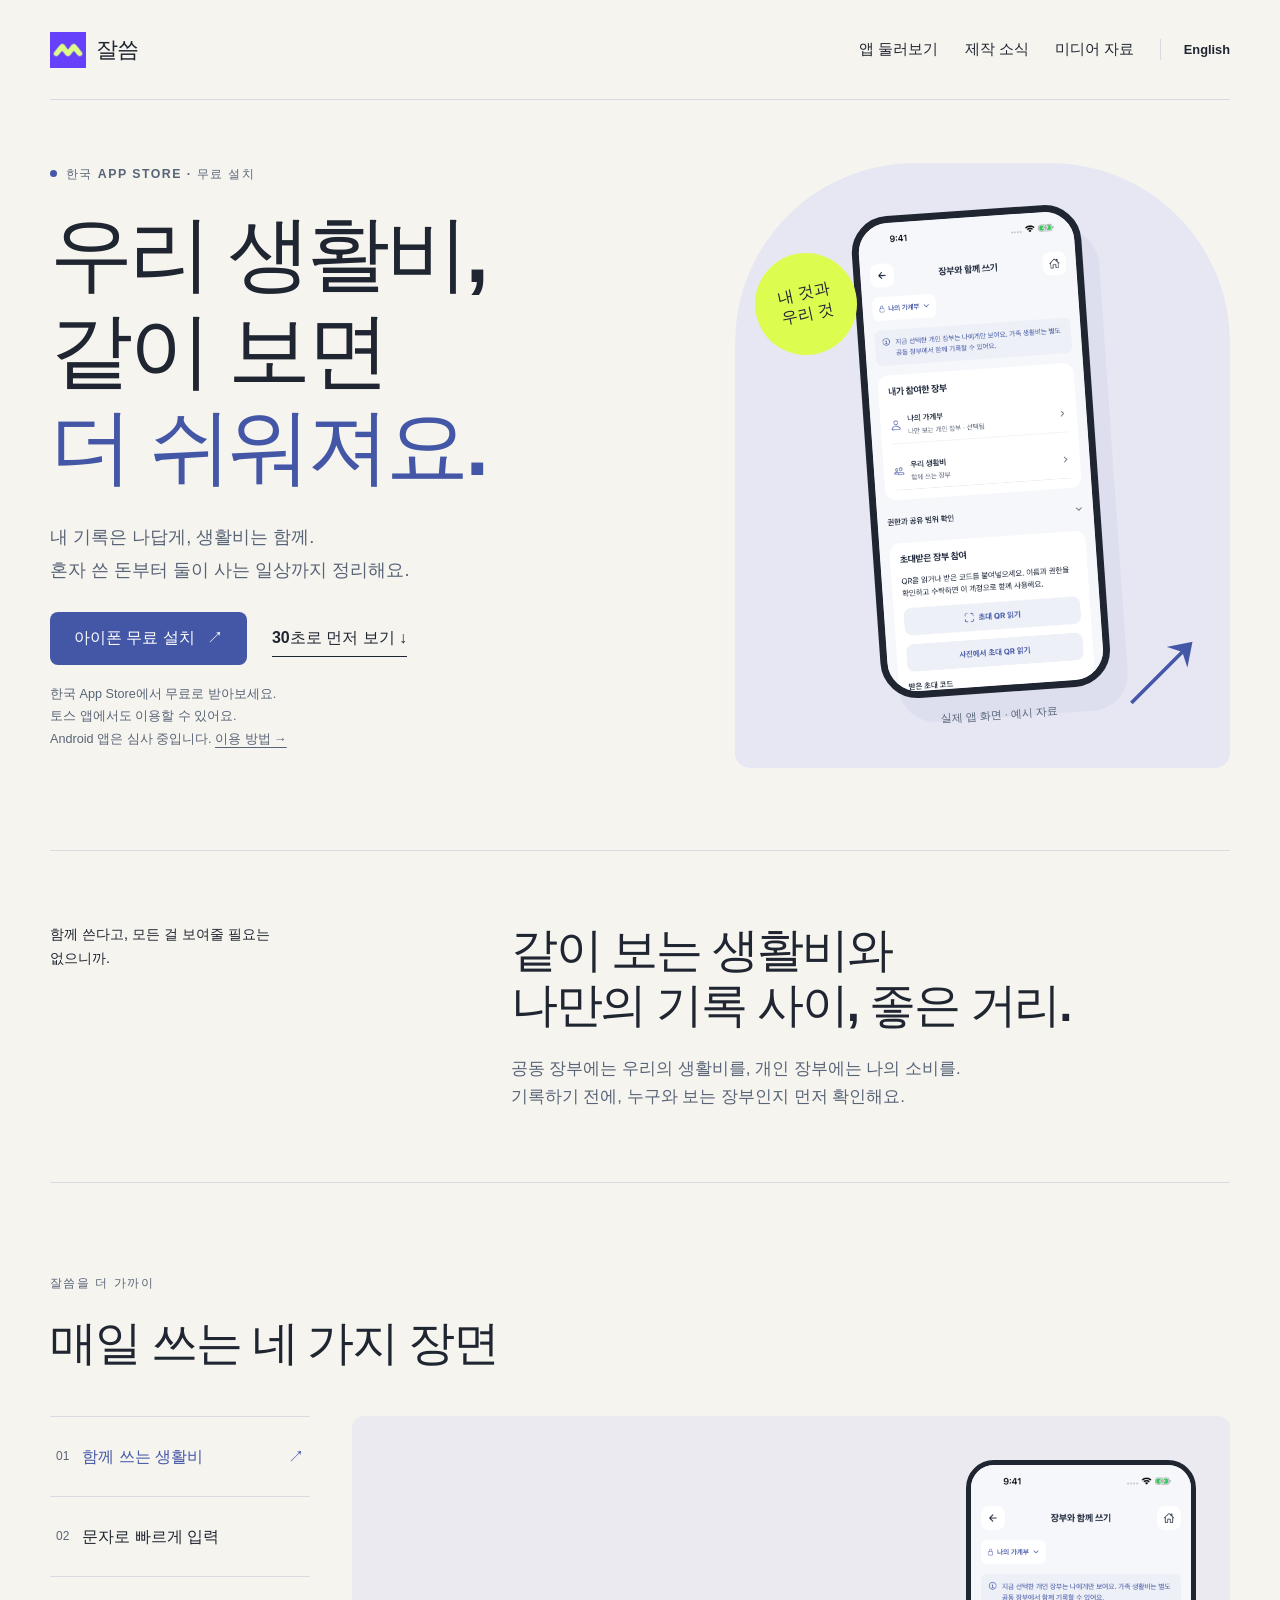
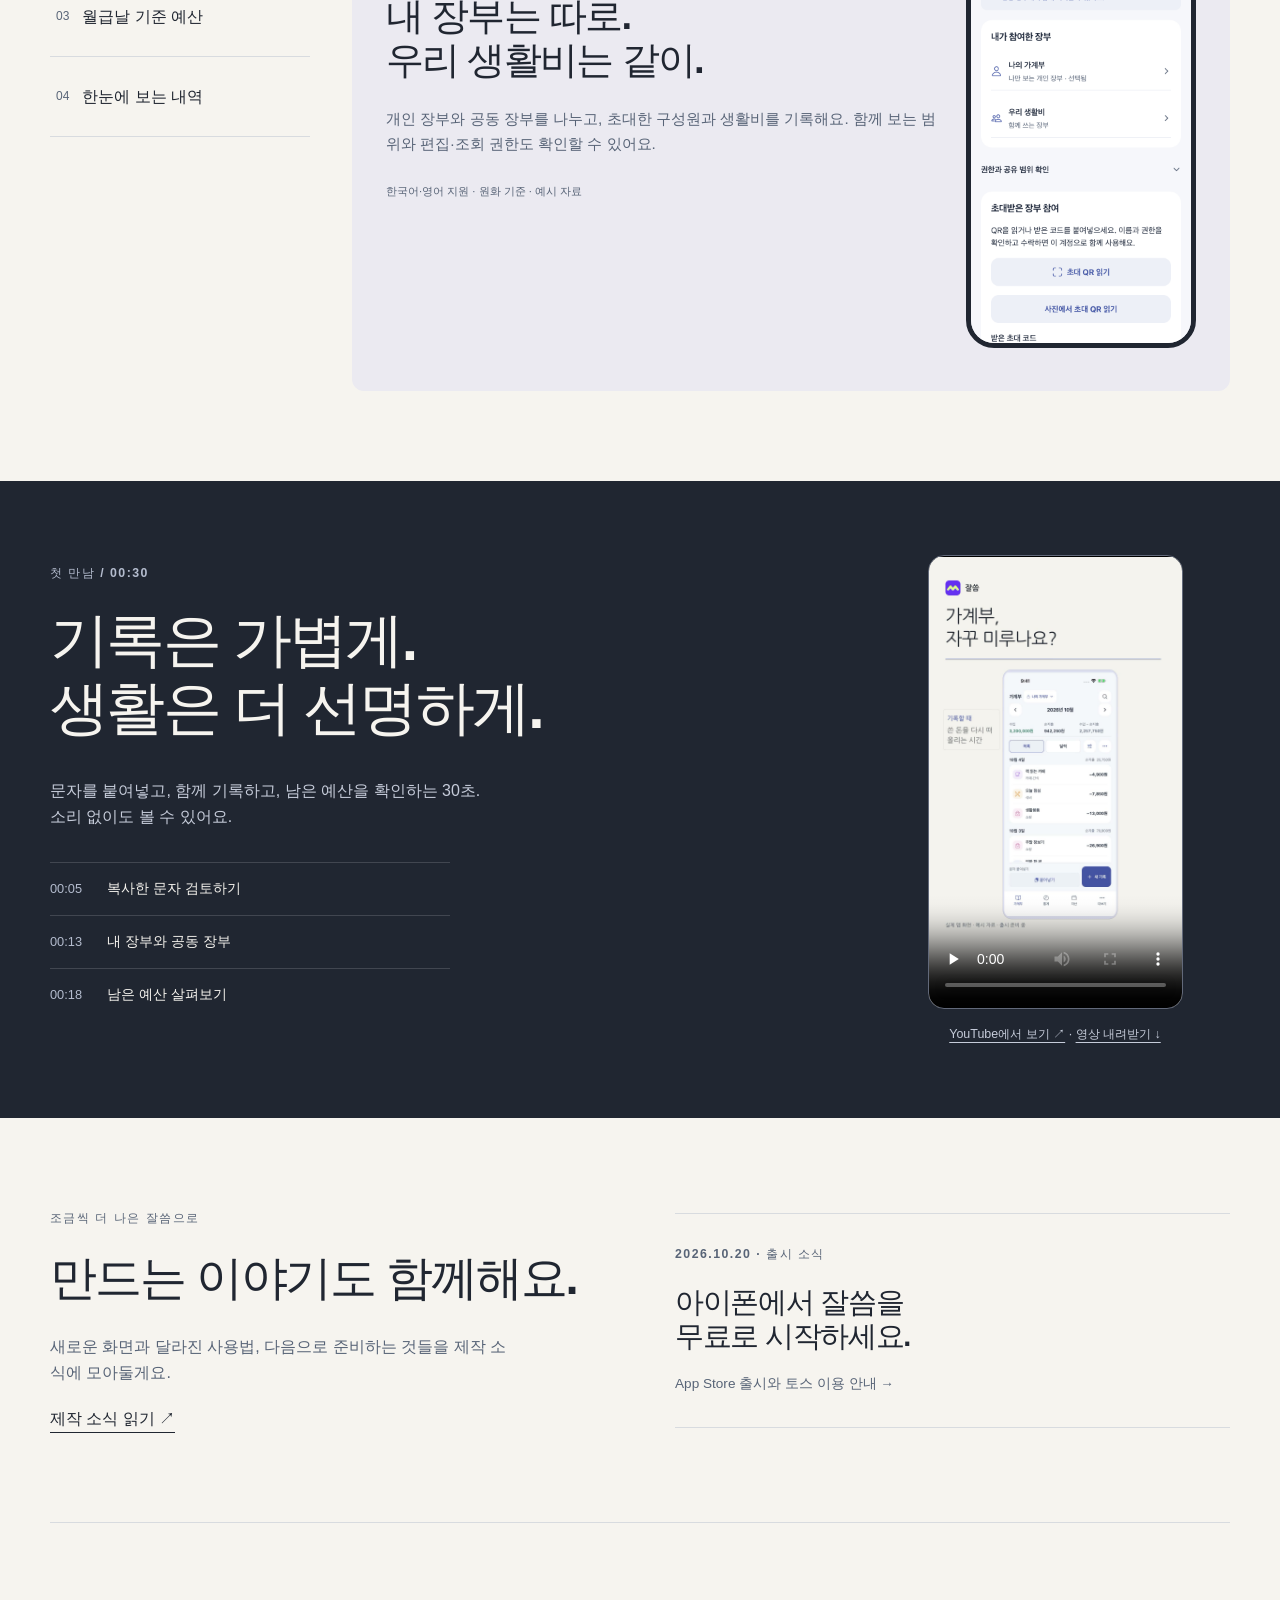
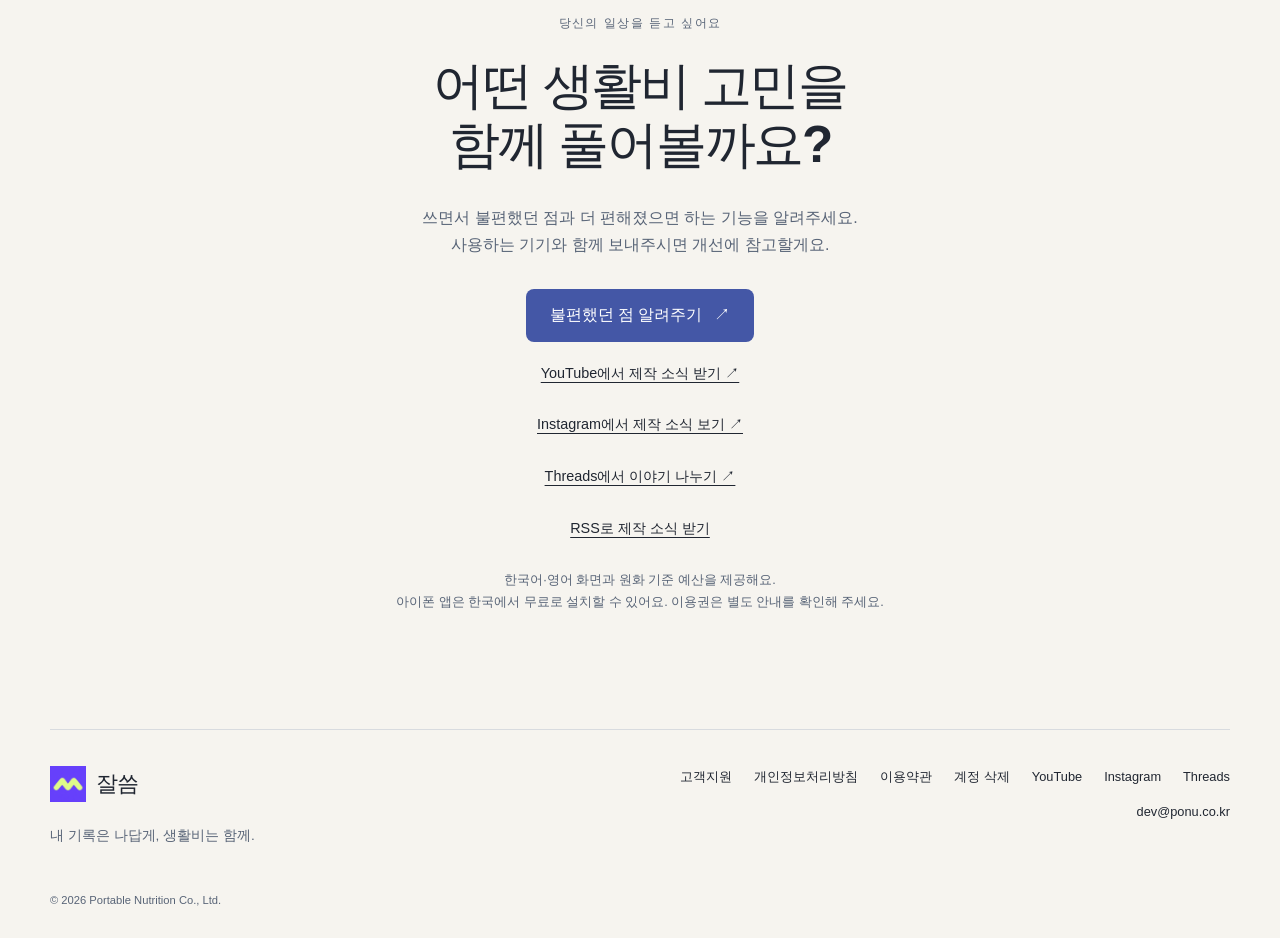
==== commit 9d098b8d: "Announce South Korea iPhone launch and current Toss availability" ====
--- a/index.html
+++ b/index.html
@@ -1,6 +1,6 @@
-<!doctype html><html lang="ko"><head><meta charset="utf-8"><meta name="viewport" content="width=device-width,initial-scale=1"><meta name="color-scheme" content="light"><meta name="referrer" content="strict-origin-when-cross-origin"><title>잘씀 가계부 — 부부·가족 생활비와 월급날 예산</title><meta name="description" content="내 기록과 부부·가족 생활비를 나누어 관리하는 잘씀 가계부. 문자 붙여넣기, 월급날 예산, 실제 앱 화면과 30초 영상을 만나보세요. 현재 출시 준비 중입니다."><meta name="robots" content="index,follow,max-image-preview:large"><link rel="canonical" href="https://yunseokl.github.io/jalsseum/"><link rel="icon" href="brand-icon.png"><link rel="stylesheet" href="marketing.css"><link rel="alternate" type="application/rss+xml" title="잘씀 제작 소식" href="feed.xml"><meta property="og:type" content="website"><meta property="og:title" content="잘씀 가계부 — 부부·가족 생활비와 월급날 예산"><meta property="og:description" content="내 기록과 부부·가족 생활비를 나누어 관리하는 잘씀 가계부. 문자 붙여넣기, 월급날 예산, 실제 앱 화면과 30초 영상을 만나보세요. 현재 출시 준비 중입니다."><meta property="og:url" content="https://yunseokl.github.io/jalsseum/"><meta property="og:image" content="https://yunseokl.github.io/jalsseum/assets/ko-social.png"><meta property="og:image:width" content="1024"><meta property="og:image:height" content="500"><meta name="twitter:card" content="summary_large_image"><script src="marketing.js" defer></script><link rel="alternate" hreflang="ko" href="https://yunseokl.github.io/jalsseum/"><link rel="alternate" hreflang="en" href="https://yunseokl.github.io/jalsseum/en.html"><link rel="alternate" hreflang="x-default" href="https://yunseokl.github.io/jalsseum/"><script type="application/ld+json">{"@context": "https://schema.org", "@type": "WebPage", "name": "잘씀 가계부", "url": "https://yunseokl.github.io/jalsseum/", "inLanguage": "ko", "about": {"@type": "SoftwareApplication", "name": "Jalsseum / 잘씀", "applicationCategory": "FinanceApplication", "operatingSystem": "iOS, Android", "description": "Prelaunch household budget app. Korean and English UI, KRW budgets."}, "publisher": {"@type": "Organization", "name": "Portable Nutrition Co., Ltd.", "email": "dev@ponu.co.kr"}}</script></head><body><a class="skip" href="#main">본문으로</a><header class="site-header"><a class="brand" href="./"><img src="brand-icon.png" width="36" height="36" alt=""><span>잘씀</span></a><nav aria-label="주요 메뉴"><a href="./#features">앱 둘러보기</a><a href="news.html">제작 소식</a><a href="press.html">미디어 자료</a><a class="language" lang="en" href="en.html">English</a></nav></header><main id="main"><section class="hero wrap"><div class="hero-copy"><p class="eyebrow"><span class="status-dot" aria-hidden="true"></span>iOS · Android 출시 준비 중</p><h1>우리 생활비,<br>같이 보면<br><em>더 쉬워져요.</em></h1><p class="lead">내 기록은 나답게, 생활비는 함께.<br>혼자 쓴 돈부터 둘이 사는 일상까지 정리해요.</p><div class="actions"><a class="button" data-contact href="mailto:dev@ponu.co.kr?subject=%5B%EC%9E%98%EC%94%80%5D%20%EC%B2%B4%ED%97%98%20%EB%AC%B8%EC%9D%98&amp;body=%EC%82%AC%EC%9A%A9%20%EA%B8%B0%EA%B8%B0%28%EC%95%84%EC%9D%B4%ED%8F%B0/%EC%95%88%EB%93%9C%EB%A1%9C%EC%9D%B4%EB%93%9C%29%3A%0A%EC%B2%B4%ED%97%98%ED%95%98%EA%B3%A0%20%EC%8B%B6%EC%9D%80%20%EA%B8%B0%EB%8A%A5%3A%0A">체험 문의하기<span aria-hidden="true"> ↗</span></a><a class="text-link" href="#film">30초로 먼저 보기 <span aria-hidden="true">↓</span></a></div><p class="fine">일반 다운로드는 아직 열리지 않았어요. 체험 가능 여부는 문의로 안내해 드려요.</p></div><div class="hero-art"><div class="hero-stamp">내 것과<br>우리 것</div><figure class="hero-phone"><img src="assets/ko-sharing.png" width="1320" height="2868" fetchpriority="high" alt="개인 장부와 공동 장부가 나뉜 실제 잘씀 화면"><figcaption>실제 앱 화면 · 예시 자료</figcaption></figure><span class="hero-mark" aria-hidden="true">↗</span></div></section>
+<!doctype html><html lang="ko"><head><meta charset="utf-8"><meta name="viewport" content="width=device-width,initial-scale=1"><meta name="color-scheme" content="light"><meta name="referrer" content="strict-origin-when-cross-origin"><title>잘씀 가계부 — 부부·가족 생활비와 월급날 예산</title><meta name="description" content="내 기록과 부부·가족 생활비를 나누어 관리하는 잘씀 가계부. 문자 붙여넣기, 월급날 예산, 실제 앱 화면과 30초 영상을 만나보세요. 한국 App Store 무료 설치 · 토스에서 이용 가능 · Android 심사 중."><meta name="robots" content="index,follow,max-image-preview:large"><link rel="canonical" href="https://yunseokl.github.io/jalsseum/"><link rel="icon" href="brand-icon.png"><link rel="stylesheet" href="marketing.css"><link rel="alternate" type="application/rss+xml" title="잘씀 제작 소식" href="feed.xml"><meta property="og:type" content="website"><meta property="og:title" content="잘씀 가계부 — 부부·가족 생활비와 월급날 예산"><meta property="og:description" content="내 기록과 부부·가족 생활비를 나누어 관리하는 잘씀 가계부. 문자 붙여넣기, 월급날 예산, 실제 앱 화면과 30초 영상을 만나보세요. 한국 App Store 무료 설치 · 토스에서 이용 가능 · Android 심사 중."><meta property="og:url" content="https://yunseokl.github.io/jalsseum/"><meta property="og:image" content="https://yunseokl.github.io/jalsseum/assets/ko-social.png"><meta property="og:image:width" content="1024"><meta property="og:image:height" content="500"><meta name="twitter:card" content="summary_large_image"><script src="marketing.js" defer></script><link rel="alternate" hreflang="ko" href="https://yunseokl.github.io/jalsseum/"><link rel="alternate" hreflang="en" href="https://yunseokl.github.io/jalsseum/en.html"><link rel="alternate" hreflang="x-default" href="https://yunseokl.github.io/jalsseum/"><script type="application/ld+json">{"@context": "https://schema.org", "@type": "WebPage", "name": "잘씀 가계부", "url": "https://yunseokl.github.io/jalsseum/", "inLanguage": "ko", "about": {"@type": "SoftwareApplication", "name": "Jalsseum / 잘씀", "applicationCategory": "FinanceApplication", "operatingSystem": "iOS, Android", "description": "Household budget app. Free iPhone download in South Korea; Android release under review. Korean and English UI, KRW budgets."}, "publisher": {"@type": "Organization", "name": "Portable Nutrition Co., Ltd.", "email": "dev@ponu.co.kr"}}</script></head><body><a class="skip" href="#main">본문으로</a><header class="site-header"><a class="brand" href="./"><img src="brand-icon.png" width="36" height="36" alt=""><span>잘씀</span></a><nav aria-label="주요 메뉴"><a href="./#features">앱 둘러보기</a><a href="news.html">제작 소식</a><a href="press.html">미디어 자료</a><a class="language" lang="en" href="en.html">English</a></nav></header><main id="main"><section class="hero wrap"><div class="hero-copy"><p class="eyebrow"><span class="status-dot" aria-hidden="true"></span>한국 App Store · 무료 설치</p><h1>우리 생활비,<br>같이 보면<br><em>더 쉬워져요.</em></h1><p class="lead">내 기록은 나답게, 생활비는 함께.<br>혼자 쓴 돈부터 둘이 사는 일상까지 정리해요.</p><div class="actions"><a class="button" href="https://apps.apple.com/kr/app/id6818830953">아이폰 무료 설치<span aria-hidden="true"> ↗</span></a><a class="text-link" href="#film">30초로 먼저 보기 <span aria-hidden="true">↓</span></a></div><p class="fine">한국 App Store에서 무료로 받아보세요.<br>토스 앱에서도 이용할 수 있어요.<br>Android 앱은 심사 중입니다. <a href="support.html#download">이용 방법 →</a></p></div><div class="hero-art"><div class="hero-stamp">내 것과<br>우리 것</div><figure class="hero-phone"><img src="assets/ko-sharing.png" width="1320" height="2868" fetchpriority="high" alt="개인 장부와 공동 장부가 나뉜 실제 잘씀 화면"><figcaption>실제 앱 화면 · 예시 자료</figcaption></figure><span class="hero-mark" aria-hidden="true">↗</span></div></section>
 <section class="principle wrap"><p>함께 쓴다고, 모든 걸 보여줄 필요는 없으니까.</p><h2>같이 보는 생활비와<br>나만의 기록 사이, 좋은 거리.</h2><p>공동 장부에는 우리의 생활비를, 개인 장부에는 나의 소비를.<br>기록하기 전에, 누구와 보는 장부인지 먼저 확인해요.</p></section>
 <section class="showcase wrap" id="features"><div class="section-top"><p class="eyebrow">잘씀을 더 가까이</p><h2>매일 쓰는 네 가지 장면</h2></div><div class="feature-layout"><div class="feature-tabs" role="tablist" aria-label="앱 기능" aria-orientation="vertical"><button type="button" role="tab" id="tab-sharing" aria-controls="panel-sharing" aria-selected="true" tabindex="0"><span>01</span>함께 쓰는 생활비<span class="tab-arrow" aria-hidden="true">↗</span></button><button type="button" role="tab" id="tab-messages" aria-controls="panel-messages" aria-selected="false" tabindex="-1"><span>02</span>문자로 빠르게 입력<span class="tab-arrow" aria-hidden="true">↗</span></button><button type="button" role="tab" id="tab-budget" aria-controls="panel-budget" aria-selected="false" tabindex="-1"><span>03</span>월급날 기준 예산<span class="tab-arrow" aria-hidden="true">↗</span></button><button type="button" role="tab" id="tab-home" aria-controls="panel-home" aria-selected="false" tabindex="-1"><span>04</span>한눈에 보는 내역<span class="tab-arrow" aria-hidden="true">↗</span></button></div><div class="feature-panels"><section class="feature-panel" role="tabpanel" id="panel-sharing" aria-labelledby="tab-sharing" tabindex="0" ><div class="feature-copy"><h3>내 장부는 따로.<br>우리 생활비는 같이.</h3><p>개인 장부와 공동 장부를 나누고, 초대한 구성원과 생활비를 기록해요. 함께 보는 범위와 편집·조회 권한도 확인할 수 있어요.</p><p class="fine">한국어·영어 지원 · 원화 기준 · 예시 자료</p></div><figure class="feature-phone"><img src="assets/ko-sharing.png" width="1320" height="2868" loading="lazy" alt="개인 장부와 공동 장부가 나뉜 실제 잘씀 화면"></figure></section><section class="feature-panel" role="tabpanel" id="panel-messages" aria-labelledby="tab-messages" tabindex="0" hidden><div class="feature-copy"><h3>붙여넣고,<br>확인한 뒤 저장.</h3><p>결제 문자를 복사하거나 공유하면 날짜·금액·분류를 검토할 수 있어요. 여러 내역도 확인하며 이어서 저장해요. 문자함을 자동으로 읽지는 않아요.</p><p class="fine">한국어·영어 지원 · 원화 기준 · 예시 자료</p></div><figure class="feature-phone"><img src="assets/ko-messages.png" width="1320" height="2868" loading="lazy" alt="예시 카드 문자를 붙여넣어 금액과 날짜를 검토하는 화면"></figure></section><section class="feature-panel" role="tabpanel" id="panel-budget" aria-labelledby="tab-budget" tabindex="0" hidden><div class="feature-copy"><h3>달력보다<br>내 월급날에 맞게.</h3><p>매달 생활비가 시작되는 날짜를 정하고, 분류별 예산과 남은 금액을 확인해요. 월말이 아니어도 나에게 맞는 월간 예산을 볼 수 있어요.</p><p class="fine">한국어·영어 지원 · 원화 기준 · 예시 자료</p></div><figure class="feature-phone"><img src="assets/ko-budget.png" width="1320" height="2868" loading="lazy" alt="분류별 예산과 남은 금액을 보여주는 실제 잘씀 화면"></figure></section><section class="feature-panel" role="tabpanel" id="panel-home" aria-labelledby="tab-home" tabindex="0" hidden><div class="feature-copy"><h3>오늘 쓴 돈부터<br>이번 달 흐름까지.</h3><p>날짜별 지출을 확인하고 통계와 장부를 오가며 기록을 살펴봐요. 기록한 내역은 수정하고, 필요한 조건으로 보고서를 확인할 수 있어요.</p><p class="fine">한국어·영어 지원 · 원화 기준 · 예시 자료</p></div><figure class="feature-phone"><img src="assets/ko-home.png" width="1320" height="2868" loading="lazy" alt="예시 거래가 표시된 잘씀 가계부 화면"></figure></section></div></div><noscript><p>아래 미디어 자료에서 모든 소개 화면을 볼 수 있어요. <a href="press.html">소개 화면 보기</a></p></noscript></section>
 <section class="film" id="film"><div class="wrap film-inner"><div><p class="eyebrow">첫 만남 / 00:30</p><h2>기록은 가볍게.<br>생활은 더 선명하게.</h2><p>문자를 붙여넣고, 함께 기록하고, 남은 예산을 확인하는 30초. 소리 없이도 볼 수 있어요.</p><ol class="chapters"><li><span>00:05</span>복사한 문자 검토하기</li><li><span>00:13</span>내 장부와 공동 장부</li><li><span>00:18</span>남은 예산 살펴보기</li></ol></div><figure><video controls playsinline preload="none" poster="assets/video-poster.jpg" width="1080" height="1920" aria-label="잘씀 30초 소개 영상, 한국어 자막, 소리 없음"><source src="assets/jalsseum-preview.mp4" type="video/mp4">이 브라우저에서는 영상을 재생할 수 없습니다.</video><figcaption><a href="https://www.youtube.com/shorts/6RLhReW0kEE">YouTube에서 보기 ↗</a><span aria-hidden="true"> · </span><a href="assets/jalsseum-preview.mp4" download>영상 내려받기 ↓</a></figcaption></figure></div></section>
-<section class="journal wrap"><div><p class="eyebrow">조금씩 더 나은 잘씀으로</p><h2>만드는 이야기도 함께해요.</h2><p>새로운 화면과 달라진 사용법, 다음으로 준비하는 것들을 제작 소식에 모아둘게요.</p><a class="text-link" href="news.html">제작 소식 읽기 ↗</a></div><a class="journal-entry" href="news.html#first-look"><span class="eyebrow">2026.10.13 · 01</span><h3>우리 생활비를 함께 보는<br>가계부를 만들고 있어요.</h3><span>실제 화면, 30초 영상, 앞으로의 준비 →</span></a></section>
-<section class="invite wrap"><p class="eyebrow">당신의 일상을 듣고 싶어요</p><h2>어떤 생활비 고민을<br>함께 풀어볼까요?</h2><p>사용하는 기기와 체험하고 싶은 기능을 알려주세요.<br>현재 가능한 체험 방법을 이메일로 안내해 드려요.</p><a class="button" data-contact href="mailto:dev@ponu.co.kr?subject=%5B%EC%9E%98%EC%94%80%5D%20%EC%B2%B4%ED%97%98%20%EB%AC%B8%EC%9D%98&amp;body=%EC%82%AC%EC%9A%A9%20%EA%B8%B0%EA%B8%B0%28%EC%95%84%EC%9D%B4%ED%8F%B0/%EC%95%88%EB%93%9C%EB%A1%9C%EC%9D%B4%EB%93%9C%29%3A%0A%EC%B2%B4%ED%97%98%ED%95%98%EA%B3%A0%20%EC%8B%B6%EC%9D%80%20%EA%B8%B0%EB%8A%A5%3A%0A">체험 문의하기<span aria-hidden="true"> ↗</span></a><a class="rss-link" href="https://www.youtube.com/@jalsseumapp">YouTube에서 제작 소식 받기 ↗</a><a class="rss-link" href="https://www.instagram.com/jalsseumapp/">Instagram에서 제작 소식 보기 ↗</a><a class="rss-link" href="https://www.threads.com/@jalsseumapp">Threads에서 이야기 나누기 ↗</a><a class="rss-link" href="feed.xml">RSS로 제작 소식 받기</a><p class="fine">한국어·영어 화면과 원화 기준으로 제공을 준비하고 있어요.<br>출시 국가·설치 가격·이용권 조건은 정식 안내에서 확인할 수 있어요.</p></section></main><footer class="site-footer"><div><a class="brand" href="./"><img src="brand-icon.png" width="30" height="30" alt=""><span>잘씀</span></a><p>내 기록은 나답게, 생활비는 함께.</p></div><nav aria-label="고객지원과 약관"><a href="support.html">고객지원</a><a href="privacy.html">개인정보처리방침</a><a href="terms.html">이용약관</a><a href="delete-account.html">계정 삭제</a><a href="https://www.youtube.com/@jalsseumapp">YouTube</a><a href="https://www.instagram.com/jalsseumapp/">Instagram</a><a href="https://www.threads.com/@jalsseumapp">Threads</a><a href="mailto:dev@ponu.co.kr">dev@ponu.co.kr</a></nav><small>© 2026 Portable Nutrition Co., Ltd.</small></footer></body></html>+<section class="journal wrap"><div><p class="eyebrow">조금씩 더 나은 잘씀으로</p><h2>만드는 이야기도 함께해요.</h2><p>새로운 화면과 달라진 사용법, 다음으로 준비하는 것들을 제작 소식에 모아둘게요.</p><a class="text-link" href="news.html">제작 소식 읽기 ↗</a></div><a class="journal-entry" href="news.html#ios-launch"><span class="eyebrow">2026.10.20 · 출시 소식</span><h3>아이폰에서 잘씀을<br>무료로 시작하세요.</h3><span>App Store 출시와 토스 이용 안내 →</span></a></section>
+<section class="invite wrap"><p class="eyebrow">당신의 일상을 듣고 싶어요</p><h2>어떤 생활비 고민을<br>함께 풀어볼까요?</h2><p>쓰면서 불편했던 점과 더 편해졌으면 하는 기능을 알려주세요.<br>사용하는 기기와 함께 보내주시면 개선에 참고할게요.</p><a class="button" data-contact href="mailto:dev@ponu.co.kr?subject=%5B%EC%9E%98%EC%94%80%5D%20%EC%82%AC%EC%9A%A9%20%EC%9D%98%EA%B2%AC&amp;body=%EC%82%AC%EC%9A%A9%ED%95%98%EB%8A%94%20%EA%B8%B0%EA%B8%B0%3A%0A%EC%95%B1%20%EB%B2%84%EC%A0%84%3A%0A%EB%B6%88%ED%8E%B8%ED%96%88%EB%8D%98%20%EC%A0%90%20%EB%98%90%EB%8A%94%20%EC%A0%9C%EC%95%88%3A%0A">불편했던 점 알려주기<span aria-hidden="true"> ↗</span></a><a class="rss-link" href="https://www.youtube.com/@jalsseumapp">YouTube에서 제작 소식 받기 ↗</a><a class="rss-link" href="https://www.instagram.com/jalsseumapp/">Instagram에서 제작 소식 보기 ↗</a><a class="rss-link" href="https://www.threads.com/@jalsseumapp">Threads에서 이야기 나누기 ↗</a><a class="rss-link" href="feed.xml">RSS로 제작 소식 받기</a><p class="fine">한국어·영어 화면과 원화 기준 예산을 제공해요.<br>아이폰 앱은 한국에서 무료로 설치할 수 있어요. 이용권은 별도 안내를 확인해 주세요.</p></section></main><footer class="site-footer"><div><a class="brand" href="./"><img src="brand-icon.png" width="30" height="30" alt=""><span>잘씀</span></a><p>내 기록은 나답게, 생활비는 함께.</p></div><nav aria-label="고객지원과 약관"><a href="support.html">고객지원</a><a href="privacy.html">개인정보처리방침</a><a href="terms.html">이용약관</a><a href="delete-account.html">계정 삭제</a><a href="https://www.youtube.com/@jalsseumapp">YouTube</a><a href="https://www.instagram.com/jalsseumapp/">Instagram</a><a href="https://www.threads.com/@jalsseumapp">Threads</a><a href="mailto:dev@ponu.co.kr">dev@ponu.co.kr</a></nav><small>© 2026 Portable Nutrition Co., Ltd.</small></footer></body></html>
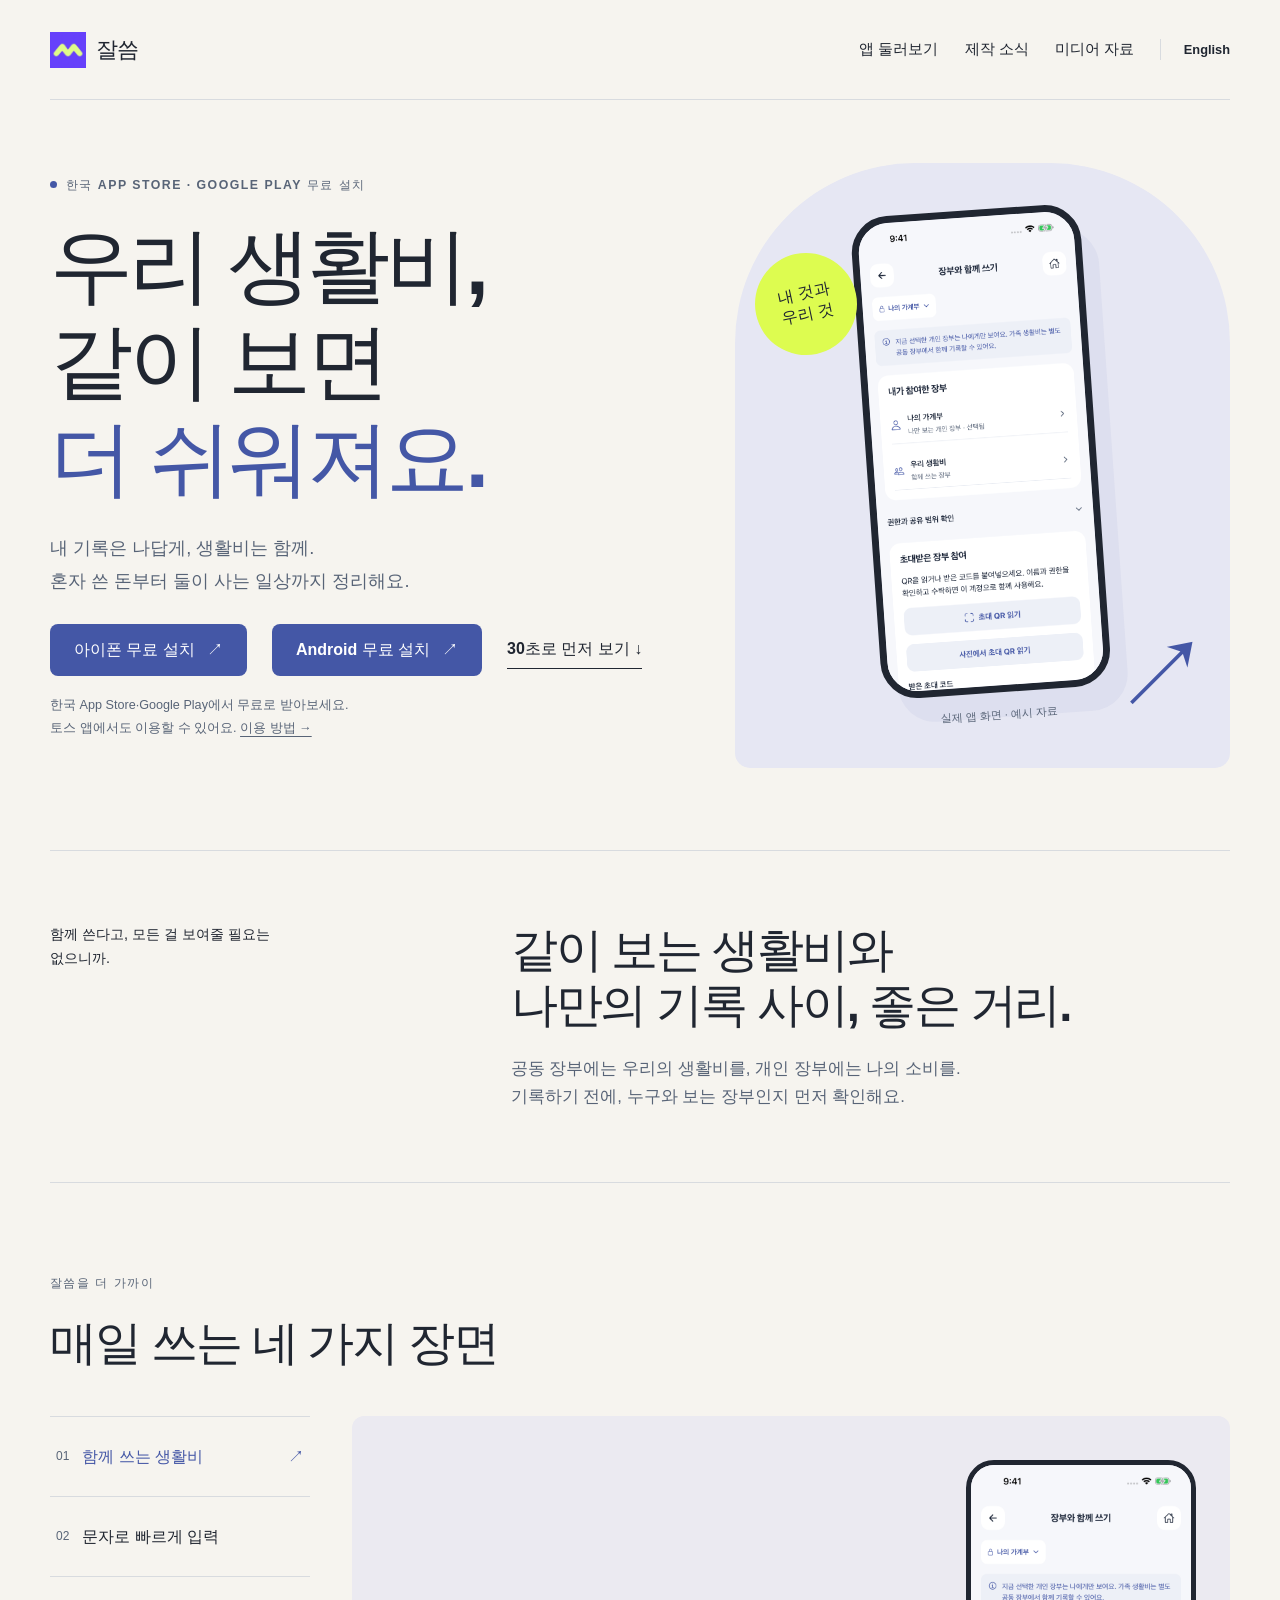
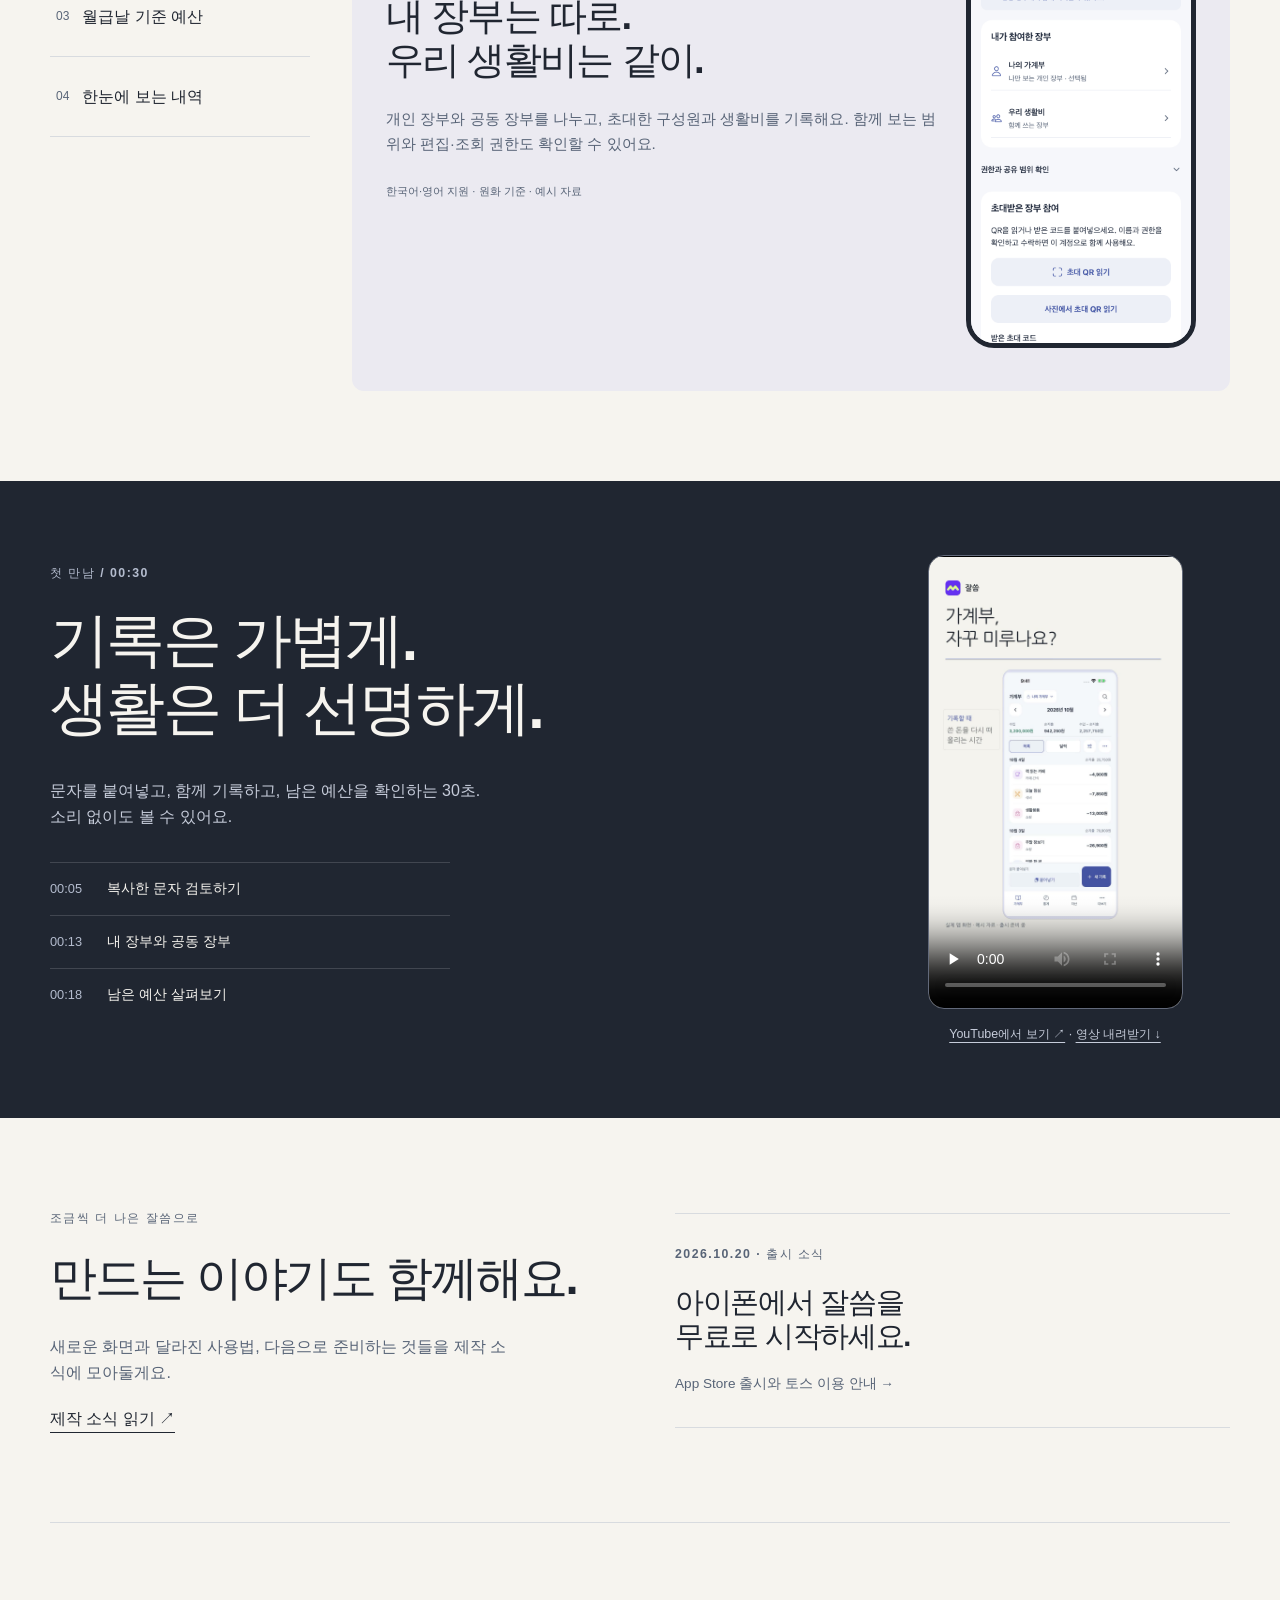
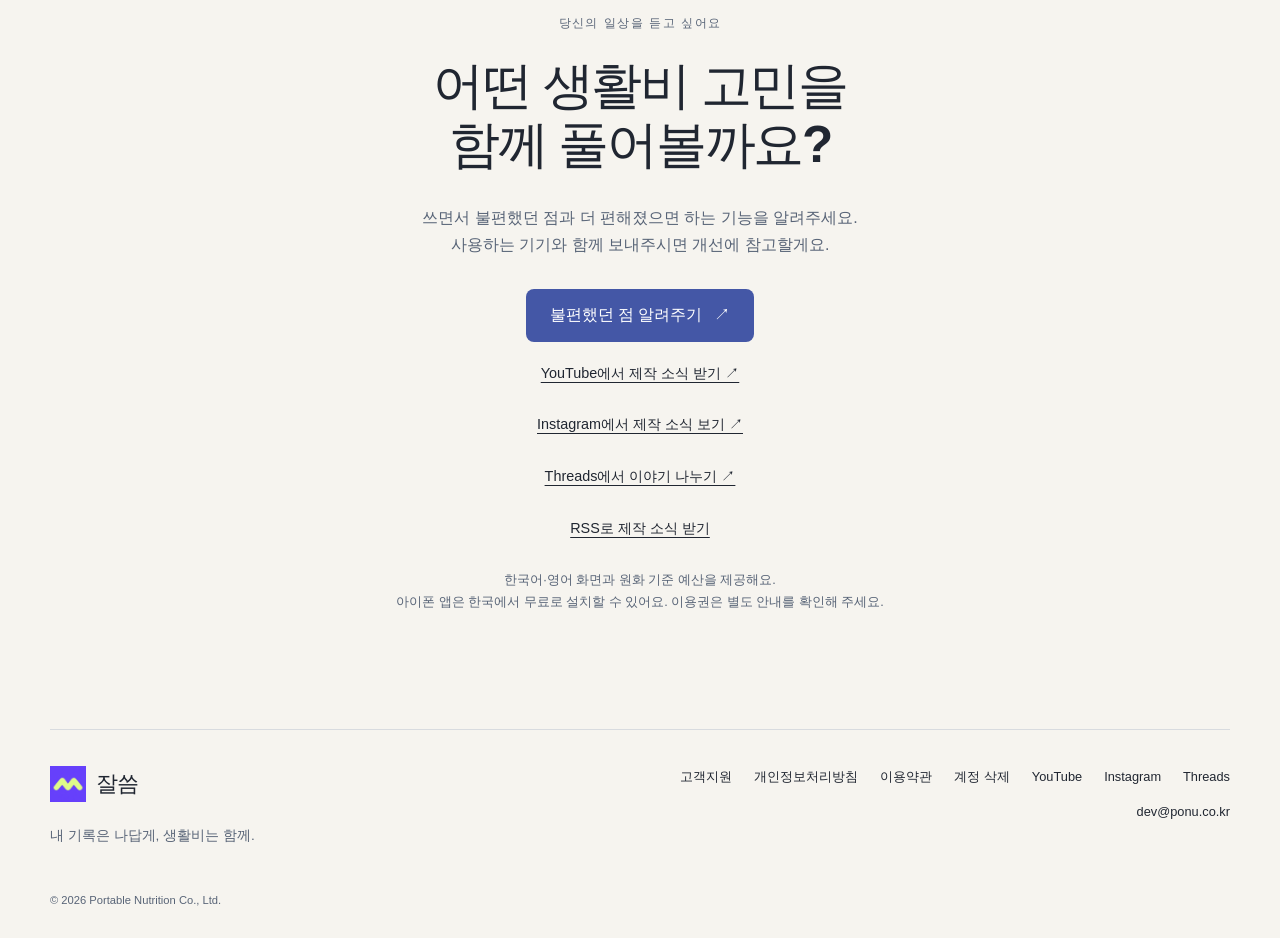
==== commit f59de715: "Announce South Korea Android launch and add Google Play install links" ====
--- a/index.html
+++ b/index.html
@@ -1,4 +1,4 @@
-<!doctype html><html lang="ko"><head><meta charset="utf-8"><meta name="viewport" content="width=device-width,initial-scale=1"><meta name="color-scheme" content="light"><meta name="referrer" content="strict-origin-when-cross-origin"><title>잘씀 가계부 — 부부·가족 생활비와 월급날 예산</title><meta name="description" content="내 기록과 부부·가족 생활비를 나누어 관리하는 잘씀 가계부. 문자 붙여넣기, 월급날 예산, 실제 앱 화면과 30초 영상을 만나보세요. 한국 App Store 무료 설치 · 토스에서 이용 가능 · Android 심사 중."><meta name="robots" content="index,follow,max-image-preview:large"><link rel="canonical" href="https://yunseokl.github.io/jalsseum/"><link rel="icon" href="brand-icon.png"><link rel="stylesheet" href="marketing.css"><link rel="alternate" type="application/rss+xml" title="잘씀 제작 소식" href="feed.xml"><meta property="og:type" content="website"><meta property="og:title" content="잘씀 가계부 — 부부·가족 생활비와 월급날 예산"><meta property="og:description" content="내 기록과 부부·가족 생활비를 나누어 관리하는 잘씀 가계부. 문자 붙여넣기, 월급날 예산, 실제 앱 화면과 30초 영상을 만나보세요. 한국 App Store 무료 설치 · 토스에서 이용 가능 · Android 심사 중."><meta property="og:url" content="https://yunseokl.github.io/jalsseum/"><meta property="og:image" content="https://yunseokl.github.io/jalsseum/assets/ko-social.png"><meta property="og:image:width" content="1024"><meta property="og:image:height" content="500"><meta name="twitter:card" content="summary_large_image"><script src="marketing.js" defer></script><link rel="alternate" hreflang="ko" href="https://yunseokl.github.io/jalsseum/"><link rel="alternate" hreflang="en" href="https://yunseokl.github.io/jalsseum/en.html"><link rel="alternate" hreflang="x-default" href="https://yunseokl.github.io/jalsseum/"><script type="application/ld+json">{"@context": "https://schema.org", "@type": "WebPage", "name": "잘씀 가계부", "url": "https://yunseokl.github.io/jalsseum/", "inLanguage": "ko", "about": {"@type": "SoftwareApplication", "name": "Jalsseum / 잘씀", "applicationCategory": "FinanceApplication", "operatingSystem": "iOS, Android", "description": "Household budget app. Free iPhone download in South Korea; Android release under review. Korean and English UI, KRW budgets."}, "publisher": {"@type": "Organization", "name": "Portable Nutrition Co., Ltd.", "email": "dev@ponu.co.kr"}}</script></head><body><a class="skip" href="#main">본문으로</a><header class="site-header"><a class="brand" href="./"><img src="brand-icon.png" width="36" height="36" alt=""><span>잘씀</span></a><nav aria-label="주요 메뉴"><a href="./#features">앱 둘러보기</a><a href="news.html">제작 소식</a><a href="press.html">미디어 자료</a><a class="language" lang="en" href="en.html">English</a></nav></header><main id="main"><section class="hero wrap"><div class="hero-copy"><p class="eyebrow"><span class="status-dot" aria-hidden="true"></span>한국 App Store · 무료 설치</p><h1>우리 생활비,<br>같이 보면<br><em>더 쉬워져요.</em></h1><p class="lead">내 기록은 나답게, 생활비는 함께.<br>혼자 쓴 돈부터 둘이 사는 일상까지 정리해요.</p><div class="actions"><a class="button" href="https://apps.apple.com/kr/app/id6818830953">아이폰 무료 설치<span aria-hidden="true"> ↗</span></a><a class="text-link" href="#film">30초로 먼저 보기 <span aria-hidden="true">↓</span></a></div><p class="fine">한국 App Store에서 무료로 받아보세요.<br>토스 앱에서도 이용할 수 있어요.<br>Android 앱은 심사 중입니다. <a href="support.html#download">이용 방법 →</a></p></div><div class="hero-art"><div class="hero-stamp">내 것과<br>우리 것</div><figure class="hero-phone"><img src="assets/ko-sharing.png" width="1320" height="2868" fetchpriority="high" alt="개인 장부와 공동 장부가 나뉜 실제 잘씀 화면"><figcaption>실제 앱 화면 · 예시 자료</figcaption></figure><span class="hero-mark" aria-hidden="true">↗</span></div></section>
+<!doctype html><html lang="ko"><head><meta charset="utf-8"><meta name="viewport" content="width=device-width,initial-scale=1"><meta name="color-scheme" content="light"><meta name="referrer" content="strict-origin-when-cross-origin"><title>잘씀 가계부 — 부부·가족 생활비와 월급날 예산</title><meta name="description" content="내 기록과 부부·가족 생활비를 나누어 관리하는 잘씀 가계부. 문자 붙여넣기, 월급날 예산, 실제 앱 화면과 30초 영상을 만나보세요. 한국 App Store·Google Play 무료 설치 · 토스에서 이용 가능."><meta name="robots" content="index,follow,max-image-preview:large"><link rel="canonical" href="https://yunseokl.github.io/jalsseum/"><link rel="icon" href="brand-icon.png"><link rel="stylesheet" href="marketing.css"><link rel="alternate" type="application/rss+xml" title="잘씀 제작 소식" href="feed.xml"><meta property="og:type" content="website"><meta property="og:title" content="잘씀 가계부 — 부부·가족 생활비와 월급날 예산"><meta property="og:description" content="내 기록과 부부·가족 생활비를 나누어 관리하는 잘씀 가계부. 문자 붙여넣기, 월급날 예산, 실제 앱 화면과 30초 영상을 만나보세요. 한국 App Store·Google Play 무료 설치 · 토스에서 이용 가능."><meta property="og:url" content="https://yunseokl.github.io/jalsseum/"><meta property="og:image" content="https://yunseokl.github.io/jalsseum/assets/ko-social.png"><meta property="og:image:width" content="1024"><meta property="og:image:height" content="500"><meta name="twitter:card" content="summary_large_image"><script src="marketing.js" defer></script><link rel="alternate" hreflang="ko" href="https://yunseokl.github.io/jalsseum/"><link rel="alternate" hreflang="en" href="https://yunseokl.github.io/jalsseum/en.html"><link rel="alternate" hreflang="x-default" href="https://yunseokl.github.io/jalsseum/"><script type="application/ld+json">{"@context": "https://schema.org", "@type": "WebPage", "name": "잘씀 가계부", "url": "https://yunseokl.github.io/jalsseum/", "inLanguage": "ko", "about": {"@type": "SoftwareApplication", "name": "Jalsseum / 잘씀", "applicationCategory": "FinanceApplication", "operatingSystem": "iOS, Android", "description": "Household budget app. Free iPhone and Android downloads in South Korea; also available inside Toss. Korean and English UI, KRW budgets."}, "publisher": {"@type": "Organization", "name": "Portable Nutrition Co., Ltd.", "email": "dev@ponu.co.kr"}}</script></head><body><a class="skip" href="#main">본문으로</a><header class="site-header"><a class="brand" href="./"><img src="brand-icon.png" width="36" height="36" alt=""><span>잘씀</span></a><nav aria-label="주요 메뉴"><a href="./#features">앱 둘러보기</a><a href="news.html">제작 소식</a><a href="press.html">미디어 자료</a><a class="language" lang="en" href="en.html">English</a></nav></header><main id="main"><section class="hero wrap"><div class="hero-copy"><p class="eyebrow"><span class="status-dot" aria-hidden="true"></span>한국 App Store · Google Play 무료 설치</p><h1>우리 생활비,<br>같이 보면<br><em>더 쉬워져요.</em></h1><p class="lead">내 기록은 나답게, 생활비는 함께.<br>혼자 쓴 돈부터 둘이 사는 일상까지 정리해요.</p><div class="actions"><a class="button" href="https://apps.apple.com/kr/app/id6818830953">아이폰 무료 설치<span aria-hidden="true"> ↗</span></a><a class="button" href="https://play.google.com/store/apps/details?id=com.jalsseum.app">Android 무료 설치<span aria-hidden="true"> ↗</span></a><a class="text-link" href="#film">30초로 먼저 보기 <span aria-hidden="true">↓</span></a></div><p class="fine">한국 App Store·Google Play에서 무료로 받아보세요.<br>토스 앱에서도 이용할 수 있어요. <a href="support.html#download">이용 방법 →</a></p></div><div class="hero-art"><div class="hero-stamp">내 것과<br>우리 것</div><figure class="hero-phone"><img src="assets/ko-sharing.png" width="1320" height="2868" fetchpriority="high" alt="개인 장부와 공동 장부가 나뉜 실제 잘씀 화면"><figcaption>실제 앱 화면 · 예시 자료</figcaption></figure><span class="hero-mark" aria-hidden="true">↗</span></div></section>
 <section class="principle wrap"><p>함께 쓴다고, 모든 걸 보여줄 필요는 없으니까.</p><h2>같이 보는 생활비와<br>나만의 기록 사이, 좋은 거리.</h2><p>공동 장부에는 우리의 생활비를, 개인 장부에는 나의 소비를.<br>기록하기 전에, 누구와 보는 장부인지 먼저 확인해요.</p></section>
 <section class="showcase wrap" id="features"><div class="section-top"><p class="eyebrow">잘씀을 더 가까이</p><h2>매일 쓰는 네 가지 장면</h2></div><div class="feature-layout"><div class="feature-tabs" role="tablist" aria-label="앱 기능" aria-orientation="vertical"><button type="button" role="tab" id="tab-sharing" aria-controls="panel-sharing" aria-selected="true" tabindex="0"><span>01</span>함께 쓰는 생활비<span class="tab-arrow" aria-hidden="true">↗</span></button><button type="button" role="tab" id="tab-messages" aria-controls="panel-messages" aria-selected="false" tabindex="-1"><span>02</span>문자로 빠르게 입력<span class="tab-arrow" aria-hidden="true">↗</span></button><button type="button" role="tab" id="tab-budget" aria-controls="panel-budget" aria-selected="false" tabindex="-1"><span>03</span>월급날 기준 예산<span class="tab-arrow" aria-hidden="true">↗</span></button><button type="button" role="tab" id="tab-home" aria-controls="panel-home" aria-selected="false" tabindex="-1"><span>04</span>한눈에 보는 내역<span class="tab-arrow" aria-hidden="true">↗</span></button></div><div class="feature-panels"><section class="feature-panel" role="tabpanel" id="panel-sharing" aria-labelledby="tab-sharing" tabindex="0" ><div class="feature-copy"><h3>내 장부는 따로.<br>우리 생활비는 같이.</h3><p>개인 장부와 공동 장부를 나누고, 초대한 구성원과 생활비를 기록해요. 함께 보는 범위와 편집·조회 권한도 확인할 수 있어요.</p><p class="fine">한국어·영어 지원 · 원화 기준 · 예시 자료</p></div><figure class="feature-phone"><img src="assets/ko-sharing.png" width="1320" height="2868" loading="lazy" alt="개인 장부와 공동 장부가 나뉜 실제 잘씀 화면"></figure></section><section class="feature-panel" role="tabpanel" id="panel-messages" aria-labelledby="tab-messages" tabindex="0" hidden><div class="feature-copy"><h3>붙여넣고,<br>확인한 뒤 저장.</h3><p>결제 문자를 복사하거나 공유하면 날짜·금액·분류를 검토할 수 있어요. 여러 내역도 확인하며 이어서 저장해요. 문자함을 자동으로 읽지는 않아요.</p><p class="fine">한국어·영어 지원 · 원화 기준 · 예시 자료</p></div><figure class="feature-phone"><img src="assets/ko-messages.png" width="1320" height="2868" loading="lazy" alt="예시 카드 문자를 붙여넣어 금액과 날짜를 검토하는 화면"></figure></section><section class="feature-panel" role="tabpanel" id="panel-budget" aria-labelledby="tab-budget" tabindex="0" hidden><div class="feature-copy"><h3>달력보다<br>내 월급날에 맞게.</h3><p>매달 생활비가 시작되는 날짜를 정하고, 분류별 예산과 남은 금액을 확인해요. 월말이 아니어도 나에게 맞는 월간 예산을 볼 수 있어요.</p><p class="fine">한국어·영어 지원 · 원화 기준 · 예시 자료</p></div><figure class="feature-phone"><img src="assets/ko-budget.png" width="1320" height="2868" loading="lazy" alt="분류별 예산과 남은 금액을 보여주는 실제 잘씀 화면"></figure></section><section class="feature-panel" role="tabpanel" id="panel-home" aria-labelledby="tab-home" tabindex="0" hidden><div class="feature-copy"><h3>오늘 쓴 돈부터<br>이번 달 흐름까지.</h3><p>날짜별 지출을 확인하고 통계와 장부를 오가며 기록을 살펴봐요. 기록한 내역은 수정하고, 필요한 조건으로 보고서를 확인할 수 있어요.</p><p class="fine">한국어·영어 지원 · 원화 기준 · 예시 자료</p></div><figure class="feature-phone"><img src="assets/ko-home.png" width="1320" height="2868" loading="lazy" alt="예시 거래가 표시된 잘씀 가계부 화면"></figure></section></div></div><noscript><p>아래 미디어 자료에서 모든 소개 화면을 볼 수 있어요. <a href="press.html">소개 화면 보기</a></p></noscript></section>
 <section class="film" id="film"><div class="wrap film-inner"><div><p class="eyebrow">첫 만남 / 00:30</p><h2>기록은 가볍게.<br>생활은 더 선명하게.</h2><p>문자를 붙여넣고, 함께 기록하고, 남은 예산을 확인하는 30초. 소리 없이도 볼 수 있어요.</p><ol class="chapters"><li><span>00:05</span>복사한 문자 검토하기</li><li><span>00:13</span>내 장부와 공동 장부</li><li><span>00:18</span>남은 예산 살펴보기</li></ol></div><figure><video controls playsinline preload="none" poster="assets/video-poster.jpg" width="1080" height="1920" aria-label="잘씀 30초 소개 영상, 한국어 자막, 소리 없음"><source src="assets/jalsseum-preview.mp4" type="video/mp4">이 브라우저에서는 영상을 재생할 수 없습니다.</video><figcaption><a href="https://www.youtube.com/shorts/6RLhReW0kEE">YouTube에서 보기 ↗</a><span aria-hidden="true"> · </span><a href="assets/jalsseum-preview.mp4" download>영상 내려받기 ↓</a></figcaption></figure></div></section>
